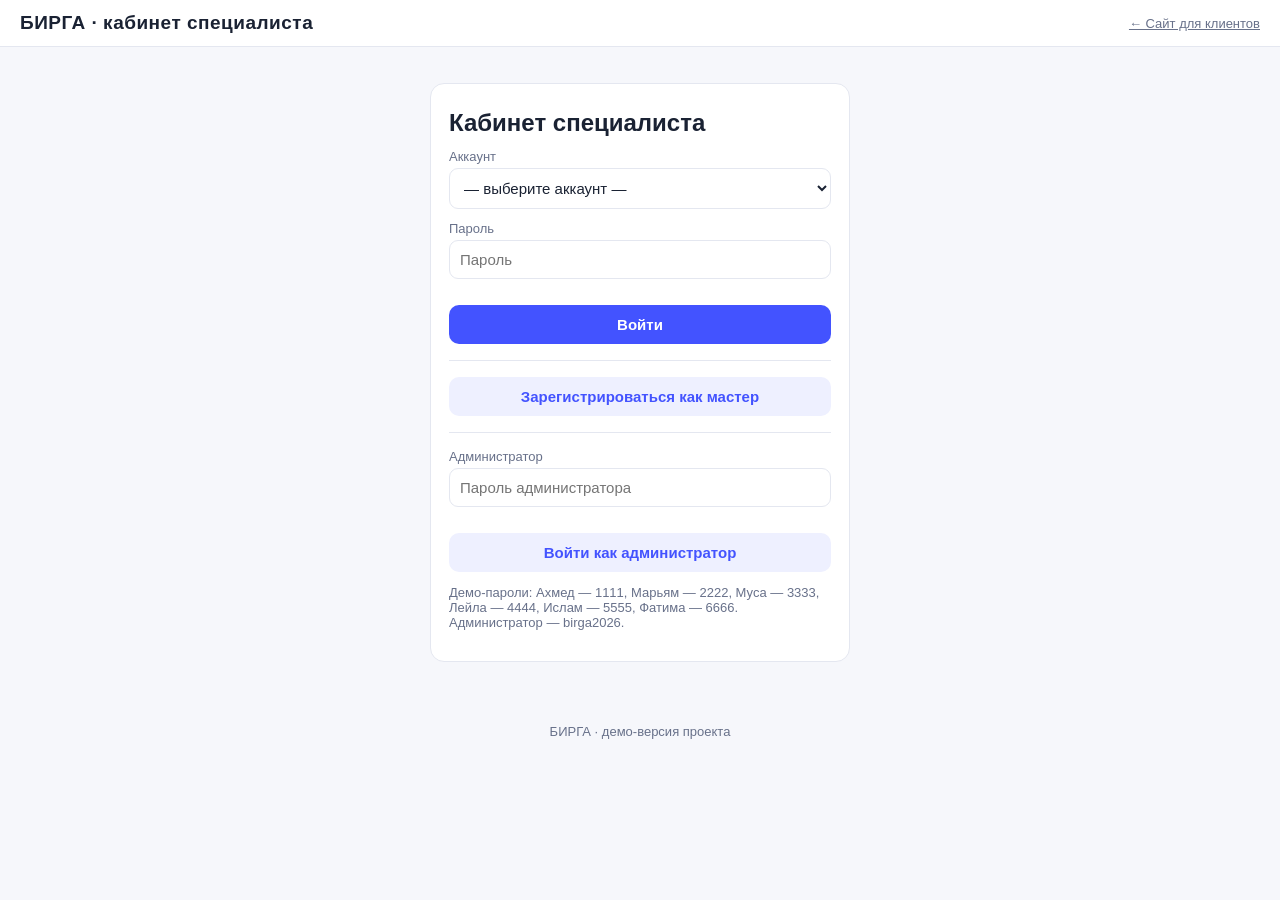
==== specialist.html @ b62072a8 "Add files via upload" ====
<!DOCTYPE html>
<html lang="ru">
<head>
<meta charset="utf-8">
<meta name="viewport" content="width=device-width,initial-scale=1">
<title>БИРГА — кабинет специалиста</title>
<style>
*{box-sizing:border-box}
:root{--bg:#f6f7fb;--card:#fff;--text:#1a2233;--muted:#68718a;--line:#e4e7f0;--acc:#4353ff;--acc2:#eef0ff;--ok:#1a9c5b;--bad:#d13c3c}
[data-theme=dark]{--bg:#12141a;--card:#1b1f2a;--text:#e8eaf2;--muted:#9aa3bd;--line:#2a2f3d;--acc2:#262b3d}
[hidden]{display:none!important}
body{margin:0;font-family:-apple-system,'Segoe UI',Roboto,Arial,sans-serif;background:var(--bg);color:var(--text)}
header{position:sticky;top:0;background:var(--card);border-bottom:1px solid var(--line);display:flex;align-items:center;justify-content:space-between;padding:12px 20px;z-index:5}
.logo{font-weight:800;font-size:19px;letter-spacing:.5px}
a.muted{color:var(--muted)}
.container{max-width:900px;margin:0 auto;padding:0 16px}
h1,h2,h3{margin:.3em 0}
.card{background:var(--card);border:1px solid var(--line);border-radius:14px;padding:18px}
.btn{background:var(--acc);color:#fff;border:0;border-radius:10px;padding:11px 18px;font-size:15px;font-weight:600;cursor:pointer}
.btn.ghost{background:var(--acc2);color:var(--acc)}
.btn.sm{padding:7px 12px;font-size:13px}
.btn:active{opacity:.8}
label{display:block;font-size:13px;color:var(--muted);margin:12px 0 4px}
input,select,textarea{width:100%;padding:10px;border:1px solid var(--line);border-radius:9px;background:var(--card);color:var(--text);font-size:15px}
.err{color:var(--bad);font-size:13px;min-height:18px;margin-top:8px}
.ok{color:var(--ok);font-size:13px;min-height:16px}
.muted{color:var(--muted);font-size:13px}
.row{display:flex;gap:10px;flex-wrap:wrap;align-items:center}
.tabs{display:flex;gap:8px;margin:14px 0}
.tab{border:1px solid var(--line);background:var(--card);color:var(--text);border-radius:10px;padding:9px 16px;cursor:pointer;font-size:14px;font-weight:600}
.tab.on{background:var(--acc);border-color:var(--acc);color:#fff}
.dot{display:inline-block;min-width:18px;text-align:center;background:#d13c3c;color:#fff;border-radius:10px;font-size:11px;padding:1px 5px;margin-left:4px}
.badge{font-size:12px;padding:3px 10px;border-radius:20px;font-weight:600;white-space:nowrap}
.st-new{background:#eef0ff;color:#4353ff}
.st-confirmed{background:#e6f6ee;color:#1a9c5b}
.st-done{background:#f0f1f5;color:#68718a}
.st-canceled{background:#fdecec;color:#d13c3c}
[data-theme=dark] .st-done{background:#2a2f3d;color:#9aa3bd}
hr{border:0;border-top:1px solid var(--line);margin:16px 0}
footer{padding:26px;text-align:center;color:var(--muted);font-size:13px}
</style>
</head>
<body>
<header>
  <div class="logo">БИРГА · кабинет специалиста</div>
  <a class="muted" href="index.html">&#8592; Сайт для клиентов</a>
</header>

<main class="container">

<!-- ЭКРАН ВХОДА -->
<div id="loginView">
  <div class="card" style="max-width:420px;margin:36px auto">
    <h2>Кабинет специалиста</h2>

    <label>Аккаунт</label>
    <select id="acc">
      <option value="">— выберите аккаунт —</option>
      <option value="m1">Ахмед Евлоев</option>
      <option value="m2">Марьям Магомедова</option>
      <option value="m3">Муса Цечоев</option>
      <option value="m4">Лейла Берсанова</option>
      <option value="m5">Ислам Хашагульгов</option>
      <option value="m6">Фатима Гарданова</option>
    </select>

    <label>Пароль</label>
    <input type="password" id="pass" placeholder="Пароль" autocomplete="off">
    <div class="err" id="lerr"></div>
    <button class="btn" id="loginBtn" style="width:100%">Войти</button>

    <hr>
    <button class="btn ghost" id="regShow" style="width:100%">Зарегистрироваться как мастер</button>

    <hr>
    <label>Администратор</label>
    <input type="password" id="apass" placeholder="Пароль администратора" autocomplete="off">
    <div class="err" id="aerr"></div>
    <button class="btn ghost" id="alogin" style="width:100%">Войти как администратор</button>

    <p class="muted">Демо-пароли: Ахмед — 1111, Марьям — 2222, Муса — 3333, Лейла — 4444, Ислам — 5555, Фатима — 6666. Администратор — birga2026.</p>
  </div>
</div>

<!-- РЕГИСТРАЦИЯ -->
<div id="regView" hidden>
  <div class="card" style="max-width:520px;margin:30px auto">
    <h2>Регистрация мастера</h2>
    <label>Имя</label><input id="rname" placeholder="Имя">
    <label>Фамилия</label><input id="rsurname" placeholder="Фамилия">
    <label>Телефон</label><input id="rphone" inputmode="numeric" placeholder="10–11 цифр">
    <label>Категория</label><select id="rcat"></select>
    <label>Город</label><input id="rcity" placeholder="Назрань">
    <label>Услуга (название)</label><input id="rsrv" placeholder="Например: Маникюр">
    <div class="row">
      <div style="flex:1"><label>Цена от, &#8381;</label><input id="rp1" type="number" placeholder="600"></div>
      <div style="flex:1"><label>Цена до, &#8381;</label><input id="rp2" type="number" placeholder="1000"></div>
    </div>
    <label>Придумайте пароль (от 4 символов)</label>
    <input type="password" id="rpass" autocomplete="off">
    <div class="err" id="rerr"></div>
    <div class="ok" id="rok"></div>
    <div class="row" style="margin-top:10px">
      <button class="btn" id="regSend">Отправить заявку</button>
      <button class="btn ghost" id="regBack">Назад ко входу</button>
    </div>
    <p class="muted">Заявку рассмотрит администратор — после одобрения ваш аккаунт появится в списке входа и в каталоге для клиентов.</p>
  </div>
</div>

<!-- КАБИНЕТ -->
<div id="cabView" hidden>
  <div class="row" style="justify-content:space-between;margin:22px 0 4px">
    <h2 id="cabTitle">Кабинет</h2>
    <button class="btn ghost sm" id="logout">Выйти</button>
  </div>
  <div class="tabs">
    <button class="tab on" data-tab="bookings" id="tabB">Записи</button>
    <button class="tab" data-tab="services">Услуги</button>
    <button class="tab" data-tab="profile">Профиль</button>
  </div>
  <div id="tabBody"></div>
</div>

<!-- АДМИН -->
<div id="admView" hidden>
  <div class="row" style="justify-content:space-between;margin:22px 0 4px">
    <h2>Админ-панель</h2>
    <button class="btn ghost sm" id="admOut">Выйти</button>
  </div>
  <div class="tabs">
    <button class="tab on" data-atab="req" id="atR">Заявки</button>
    <button class="tab" data-atab="book">Все записи</button>
  </div>
  <div id="admBody"></div>
  <hr>
  <button class="btn ghost sm" id="resetDemo">Сбросить демо-данные</button>
  <p class="muted">Сброс удалит записи, отзывы и заявки и вернёт 6 демо-мастеров.</p>
</div>

</main>
<footer>БИРГА · демо-версия проекта</footer>

<script>
// ===== данные =====
var CATS=['Барберы','Ногти','Массаж','Косметология','Брови и ресницы','Тату'];
var DR=['Вс','Пн','Вт','Ср','Чт','Пт','Сб'];
var MR=['янв','фев','мар','апр','мая','июн','июл','авг','сен','окт','ноя','дек'];
var DEFAULTS=[
 {id:'m1',name:'Ахмед',surname:'Евлоев',phone:'79600000001',pass:'1111',cat:'Барберы',city:'Назрань',days:[1,2,3,4,5],approved:true,services:[{name:'Стрижка',p1:800,p2:1200},{name:'Борода',p1:400,p2:600}]},
 {id:'m2',name:'Марьям',surname:'Магомедова',phone:'79600000002',pass:'2222',cat:'Ногти',city:'Магас',days:[2,3,4,5,6],approved:true,services:[{name:'Маникюр',p1:600,p2:1000},{name:'Педикюр',p1:900,p2:1400}]},
 {id:'m3',name:'Муса',surname:'Цечоев',phone:'79600000003',pass:'3333',cat:'Массаж',city:'Назрань',days:[1,2,3,4,6],approved:true,services:[{name:'Массаж спины',p1:1500,p2:2000},{name:'Общий массаж',p1:2500,p2:3500}]},
 {id:'m4',name:'Лейла',surname:'Берсанова',phone:'79600000004',pass:'4444',cat:'Косметология',city:'Карабулак',days:[1,3,5],approved:true,services:[{name:'Чистка лица',p1:1200,p2:1800}]},
 {id:'m5',name:'Ислам',surname:'Хашагульгов',phone:'79600000005',pass:'5555',cat:'Тату',city:'Назрань',days:[4,5,6,0],approved:true,services:[{name:'Мини-тату',p1:2000,p2:4000}]},
 {id:'m6',name:'Фатима',surname:'Гарданова',phone:'79600000006',pass:'6666',cat:'Брови и ресницы',city:'Магас',days:[1,2,4,5],approved:true,services:[{name:'Ламинирование ресниц',p1:1500,p2:2200},{name:'Коррекция бровей',p1:700,p2:1100}]}
];
function LS(k,d){try{var v=localStorage.getItem(k);return v===null?d:JSON.parse(v)}catch(e){return d}}
function SV(k,v){localStorage.setItem(k,JSON.stringify(v))}
function seed(){if(!LS('birga_masters',null))SV('birga_masters',DEFAULTS.slice())}
function masters(){seed();return LS('birga_masters',[])}
function saveM(m){SV('birga_masters',m)}
function bookings(){return LS('birga_bookings',[])}
function saveB(b){SV('birga_bookings',b)}
function pending(){return LS('birga_pending',[])}
function saveP(p){SV('birga_pending',p)}
function reviews(){return LS('birga_reviews',[])}
function pad(n){return (n<10?'0':'')+n}
function fmt(iso){var d=new Date(iso+'T00:00:00');return DR[d.getDay()]+', '+d.getDate()+' '+MR[d.getMonth()]}
function esc(s){return String(s).replace(/&/g,'&amp;').replace(/</g,'&lt;').replace(/"/g,'&quot;')}
function $(id){return document.getElementById(id)}

// ===== вход =====
var cur=null;

function fillAcc(){
  var acc=$('acc');
  var have={};for(var i=0;i<acc.options.length;i++)have[acc.options[i].value]=1;
  masters().forEach(function(m){
    if(!have[m.id]){
      var o=document.createElement('option');
      o.value=m.id;o.textContent=m.name+' '+m.surname;
      acc.appendChild(o);
    }
  });
}

$('loginBtn').onclick=function(){
  $('lerr').textContent='';
  var id=$('acc').value;
  var m=masters().find(function(x){return x.id===id});
  if(!m){$('lerr').textContent='Выберите аккаунт из списка';return}
  if($('pass').value!==m.pass){$('lerr').textContent='Неверный пароль';return}
  cur=m;showCab();
};
$('apass').onkeydown=function(e){if(e.key==='Enter')$('alogin').click()};
$('pass').onkeydown=function(e){if(e.key==='Enter')$('loginBtn').click()};
$('alogin').onclick=function(){
  if($('apass').value==='birga2026'){$('aerr').textContent='';showAdmin()}
  else $('aerr').textContent='Неверный пароль администратора';
};
$('regShow').onclick=function(){$('loginView').hidden=true;$('regView').hidden=false;$('lerr').textContent=''};
$('regBack').onclick=function(){$('regView').hidden=true;$('loginView').hidden=false;$('rok').textContent=''};

// ===== регистрация =====
CATS.forEach(function(c){var o=document.createElement('option');o.value=c;o.textContent=c;$('rcat').appendChild(o)});
$('regSend').onclick=function(){
  var n=$('rname').value.trim(),s=$('rsurname').value.trim(),ph=$('rphone').value.replace(/\D/g,'');
  var srv=$('rsrv').value.trim(),p1=parseInt($('rp1').value)||0,p2=parseInt($('rp2').value)||0,pw=$('rpass').value;
  var e=[];
  if(n.length<2)e.push('укажите имя');
  if(s.length<2)e.push('укажите фамилию');
  if(!/^\d{10,11}$/.test(ph))e.push('телефон — 10–11 цифр');
  if(!srv)e.push('напишите услугу');
  if(p1<=0||p2<p1)e.push('цены: от больше 0, до — не меньше «от»');
  if(pw.length<4)e.push('пароль от 4 символов');
  $('rerr').textContent=e.join(', ');
  if(e.length)return;
  var p=pending();
  p.push({id:'r'+Date.now(),name:n,surname:s,phone:ph,pass:pw,cat:$('rcat').value,city:$('rcity').value.trim()||'Назрань',days:[1,2,3,4,5],services:[{name:srv,p1:p1,p2:p2}]});
  saveP(p);
  $('rerr').textContent='';
  $('rok').textContent='Заявка отправлена! Ждите одобрения администратора, затем войдите под своим аккаунтом в списке выше.';
  ['rname','rsurname','rphone','rsrv','rp1','rp2','rpass'].forEach(function(i){$(i).value=''});
};

// ===== кабинет =====
function showCab(){
  $('loginView').hidden=true;$('regView').hidden=true;$('admView').hidden=true;$('cabView').hidden=false;
  $('cabTitle').textContent=cur.name+' '+cur.surname+' · '+cur.cat;
  document.querySelectorAll('[data-tab]').forEach(function(b){
    b.onclick=function(){
      document.querySelectorAll('[data-tab]').forEach(function(x){x.classList.remove('on')});
      b.classList.add('on');renderTab(b.dataset.tab);
    };
  });
  renderTab('bookings');
}
$('logout').onclick=function(){cur=null;$('cabView').hidden=true;$('loginView').hidden=false;$('pass').value='';$('apass').value=''};

var ST={new:'новая',confirmed:'подтверждена',done:'завершена',canceled:'отменена'};

function updateBadge(){
  var n=bookings().filter(function(b){return b.masterId===cur.id&&b.status==='new'&&!b.seen}).length;
  $('tabB').innerHTML='Записи'+(n?' <span class="dot">'+n+'</span>':'');
}
function markSeen(){
  var bs=bookings(),ch=false;
  bs.forEach(function(b){if(b.masterId===cur.id&&b.status==='new'&&!b.seen){b.seen=true;ch=true}});
  if(ch)saveB(bs);
}

function renderTab(t){
  updateBadge();
  if(t==='bookings'){markSeen();updateBadge();renderBookings()}
  if(t==='services')renderServices();
  if(t==='profile')renderProfile();
}

function renderBookings(){
  var el=$('tabBody');
  var list=bookings().filter(function(b){return b.masterId===cur.id})
    .sort(function(a,b){return (a.date+a.time)<(b.date+b.time)?-1:1});
  if(!list.length){el.innerHTML='<div class="card"><p class="muted">Записей пока нет. Клиенты записываются через сайт: <a href="index.html">index.html</a></p></div>';return}
  el.innerHTML=list.map(function(b){
    return '<div class="card" style="margin-top:10px">'+
      '<div class="row" style="justify-content:space-between"><b>'+esc(b.name)+' '+esc(b.surname)+'</b><span class="badge st-'+b.status+'">'+ST[b.status]+'</span></div>'+
      '<div class="muted">'+esc(b.service)+' · '+fmt(b.date)+' в '+b.time+' · тел. '+b.phone+(b.pay==='online'?' · <b style="color:var(--acc)">оплачено онлайн (демо)</b>':'')+'</div>'+
      '<div class="row" style="margin-top:8px">'+
        (b.status==='new'?'<button class="btn sm" data-ok="'+b.id+'">Подтвердить</button>':'')+
        (b.status==='confirmed'?'<button class="btn sm" data-done="'+b.id+'">Завершить</button><button class="btn ghost sm" data-no="'+b.id+'">Отменить</button>':'')+
      '</div></div>';
  }).join('');
  el.onclick=function(e){
    var t=e.target;if(!t.dataset)return;
    var bs=bookings(),b=null;
    if(t.dataset.ok||t.dataset.done||t.dataset.no){
      var id=t.dataset.ok||t.dataset.done||t.dataset.no;
      b=bs.find(function(x){return x.id===id});
      if(!b)return;
      if(t.dataset.ok)b.status='confirmed';
      if(t.dataset.done)b.status='done';
      if(t.dataset.no)b.status='canceled';
      saveB(bs);renderBookings();
    }
  };
}

var nSrv=0;
function renderServices(){
  var el=$('tabBody');
  var html='<p class="muted">Услуги видны клиентам в каталоге. Цену указывайте «от» и «до».</p>';
  cur.services.forEach(function(s,i){
    html+='<div class="card" style="margin-top:10px"><div class="row">'+
      '<input id="sn'+i+'" value="'+esc(s.name)+'" style="flex:2;min-width:150px" placeholder="Название услуги">'+
      '<input id="sp1'+i+'" value="'+(s.p1||'')+'" type="number" style="max-width:110px" placeholder="от, ₽">'+
      '<input id="sp2'+i+'" value="'+(s.p2||'')+'" type="number" style="max-width:110px" placeholder="до, ₽">'+
      '<button class="btn ghost sm" data-del="'+i+'">✕</button></div></div>';
  });
  html+='<div class="row" style="margin-top:12px"><button class="btn ghost sm" id="addSrv">+ Добавить услугу</button><button class="btn sm" id="saveSrv">Сохранить услуги</button></div><div class="err" id="serr"></div>';
  el.innerHTML=html;nSrv=cur.services.length;
  $('addSrv').onclick=function(){cur.services.push({name:'',p1:'',p2:''});saveM(masters());renderServices()};
  $('saveSrv').onclick=function(){
    var out=[],e='';
    for(var i=0;i<nSrv;i++){
      var nm=$('sn'+i).value.trim(),a=parseInt($('sp1'+i).value)||0,b2=parseInt($('sp2'+i).value)||0;
      if(nm){if(a<=0||b2<a){e='У «'+nm+'»: цена «от» больше 0 и «до» не меньше «от»';break}out.push({name:nm,p1:a,p2:b2})}
    }
    if(e){$('serr').textContent=e;return}
    if(!out.length){$('serr').textContent='Нужна хотя бы одна услуга';return}
    cur.services=out;saveM(masters());renderServices();$('serr').style.color='var(--ok)';$('serr').textContent='Сохранено ✓';
  };
  el.onclick=function(e){
    if(e.target.dataset.del!==undefined){
      cur.services.splice(parseInt(e.target.dataset.del),1);saveM(masters());renderServices();
    }
  };
}

function renderProfile(){
  var el=$('tabBody');
  var daysHtml=[1,2,3,4,5,6,0].map(function(d){
    return '<label style="display:inline-block;margin:4px 10px 4px 0;font-size:14px;color:var(--text)"><input type="checkbox" class="dchk" value="'+d+'" style="width:auto;margin-right:5px" '+(cur.days.includes(d)?'checked':'')+'>'+DR[d]+'</label>';
  }).join('');
  el.innerHTML='<div class="card" style="max-width:560px">'+
    '<label>Имя</label><input id="pname" value="'+esc(cur.name)+'">'+
    '<label>Фамилия</label><input id="psurname" value="'+esc(cur.surname)+'">'+
    '<label>Город</label><input id="pcity" value="'+esc(cur.city)+'">'+
    '<label>Категория</label><select id="pcat">'+CATS.map(function(c){return '<option '+(c===cur.cat?'selected':'')+'>'+c+'</option>'}).join('')+'</select>'+
    '<label>Рабочие дни (в эти дни клиенты видят слоты)</label><div>'+daysHtml+'</div>'+
    '<div class="muted" style="margin-top:10px">Телефон: '+cur.phone+' (меняется через админа)</div>'+
    '<hr><label>Смена пароля: старый</label><input type="password" id="pold" autocomplete="off">'+
    '<label>Новый (от 4 символов, можно оставить пустым)</label><input type="password" id="pnew" autocomplete="off">'+
    '<div class="err" id="perr"></div><div class="ok" id="pok"></div>'+
    '<button class="btn" id="saveProf">Сохранить профиль</button></div>';
  $('saveProf').onclick=function(){
    var n=$('pname').value.trim(),s=$('psurname').value.trim(),c=$('pcity').value.trim(),cat=$('pcat').value;
    var days=[].slice.call(document.querySelectorAll('.dchk')).filter(function(x){return x.checked}).map(function(x){return parseInt(x.value)});
    var e=[];
    if(n.length<2)e.push('имя от 2 символов');
    if(s.length<2)e.push('фамилия от 2 символов');
    if(!c)e.push('укажите город');
    if(!days.length)e.push('выберите хотя бы один рабочий день');
    var np=$('pnew').value;
    if(np){
      if($('pold').value!==cur.pass)e.push('старый пароль неверен');
      if(np.length<4)e.push('новый пароль от 4 символов');
    }
    $('perr').textContent=e.join(', ');$('pok').textContent='';
    if(e.length)return;
    cur.name=n;cur.surname=s;cur.city=c;cur.cat=cat;cur.days=days;
    if(np)cur.pass=np;
    var ms=masters();var i=ms.findIndex(function(x){return x.id===cur.id});if(i>=0)ms[i]=cur;
    saveM(ms);
    $('cabTitle').textContent=cur.name+' '+cur.surname+' · '+cur.cat;
    $('pok').textContent='Профиль сохранён ✓';
  };
}

// ===== админ =====
function showAdmin(){
  $('loginView').hidden=true;$('regView').hidden=true;$('cabView').hidden=true;$('admView').hidden=false;
  document.querySelectorAll('[data-atab]').forEach(function(b){
    b.onclick=function(){
      document.querySelectorAll('[data-atab]').forEach(function(x){x.classList.remove('on')});
      b.classList.add('on');renderAdm(b.dataset.atab);
    };
  });
  renderAdm('req');
}
$('admOut').onclick=function(){$('admView').hidden=true;$('loginView').hidden=false;$('apass').value=''};

function renderAdm(t){
  var el=$('admBody');
  if(t==='req'){
    var p=pending();
    if(!p.length){el.innerHTML='<div class="card"><p class="muted">Новых заявок на регистрацию нет.</p></div>';return}
    el.innerHTML=p.map(function(r){
      return '<div class="card" style="margin-top:10px"><div class="row" style="justify-content:space-between"><b>'+esc(r.name)+' '+esc(r.surname)+'</b><span class="badge st-new">заявка</span></div>'+
        '<div class="muted">'+esc(r.cat)+' · '+esc(r.city)+' · тел. '+r.phone+' · услуга: '+esc(r.services[0].name)+' от '+r.services[0].p1+' до '+r.services[0].p2+' &#8381;</div>'+
        '<div class="row" style="margin-top:8px"><button class="btn sm" data-ap="'+r.id+'">Одобрить</button><button class="btn ghost sm" data-rj="'+r.id+'">Отклонить</button></div></div>';
    }).join('');
    el.onclick=function(e){
      var id=e.target.dataset.ap||e.target.dataset.rj;if(!id)return;
      var rest=p.filter(function(x){return x.id!==id});
      if(e.target.dataset.ap){
        var r=p.find(function(x){return x.id===id});
        var ms=masters();ms.push({id:'m'+Date.now(),name:r.name,surname:r.surname,phone:r.phone,pass:r.pass,cat:r.cat,city:r.city,days:r.days,approved:true,reg:true,services:r.services});
        saveM(ms);fillAcc();
      }
      saveP(rest);renderAdm('req');
    };
  }else{
    var bs=bookings();
    if(!bs.length){el.innerHTML='<div class="card"><p class="muted">Записей пока нет.</p></div>';return}
    el.innerHTML=bs.slice().sort(function(a,b){return b.created>a.created?1:-1}).map(function(b){
      var m=masters().find(function(x){return x.id===b.masterId});
      return '<div class="card" style="margin-top:10px"><div class="row" style="justify-content:space-between"><b>'+esc(b.name)+' '+esc(b.surname)+' &#8594; '+(m?esc(m.name)+' '+esc(m.surname):'—')+'</b><span class="badge st-'+b.status+'">'+ST[b.status]+'</span></div>'+
        '<div class="muted">'+esc(b.service)+' · '+fmt(b.date)+' в '+b.time+' · тел. '+b.phone+(b.pay==='online'?' · оплачено онлайн (демо)':'')+'</div></div>';
    }).join('');
  }
}

$('resetDemo').onclick=function(){
  ['birga_masters','birga_bookings','birga_reviews','birga_pending'].forEach(function(k){localStorage.removeItem(k)});
  location.reload();
};

// старт
seed();fillAcc();
</script>
</body>
</html>
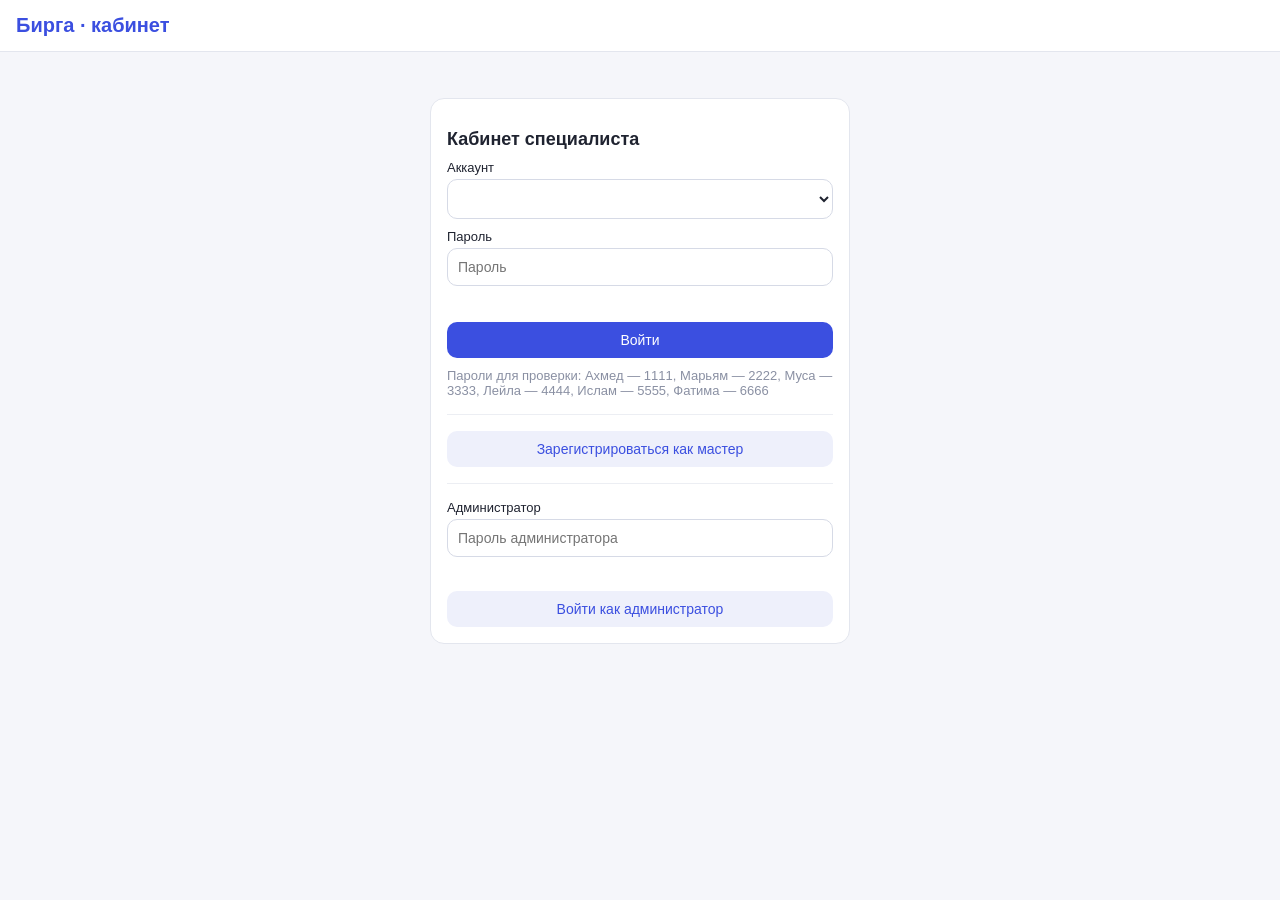
==== commit 2ee95520: "Add files via upload" ====
--- a/specialist.html
+++ b/specialist.html
@@ -1,412 +1,564 @@
 <!DOCTYPE html>
-<html lang="ru">
-<head>
-<meta charset="utf-8">
-<meta name="viewport" content="width=device-width,initial-scale=1">
-<title>БИРГА — кабинет специалиста</title>
+<html lang="ru"><head><meta charset="utf-8">
+<meta name="viewport" content="width=device-width, initial-scale=1">
+<title>Бирга — кабинет специалиста</title>
 <style>
-*{box-sizing:border-box}
-:root{--bg:#f6f7fb;--card:#fff;--text:#1a2233;--muted:#68718a;--line:#e4e7f0;--acc:#4353ff;--acc2:#eef0ff;--ok:#1a9c5b;--bad:#d13c3c}
-[data-theme=dark]{--bg:#12141a;--card:#1b1f2a;--text:#e8eaf2;--muted:#9aa3bd;--line:#2a2f3d;--acc2:#262b3d}
-[hidden]{display:none!important}
-body{margin:0;font-family:-apple-system,'Segoe UI',Roboto,Arial,sans-serif;background:var(--bg);color:var(--text)}
-header{position:sticky;top:0;background:var(--card);border-bottom:1px solid var(--line);display:flex;align-items:center;justify-content:space-between;padding:12px 20px;z-index:5}
-.logo{font-weight:800;font-size:19px;letter-spacing:.5px}
-a.muted{color:var(--muted)}
-.container{max-width:900px;margin:0 auto;padding:0 16px}
-h1,h2,h3{margin:.3em 0}
-.card{background:var(--card);border:1px solid var(--line);border-radius:14px;padding:18px}
-.btn{background:var(--acc);color:#fff;border:0;border-radius:10px;padding:11px 18px;font-size:15px;font-weight:600;cursor:pointer}
-.btn.ghost{background:var(--acc2);color:var(--acc)}
-.btn.sm{padding:7px 12px;font-size:13px}
-.btn:active{opacity:.8}
-label{display:block;font-size:13px;color:var(--muted);margin:12px 0 4px}
-input,select,textarea{width:100%;padding:10px;border:1px solid var(--line);border-radius:9px;background:var(--card);color:var(--text);font-size:15px}
-.err{color:var(--bad);font-size:13px;min-height:18px;margin-top:8px}
-.ok{color:var(--ok);font-size:13px;min-height:16px}
-.muted{color:var(--muted);font-size:13px}
-.row{display:flex;gap:10px;flex-wrap:wrap;align-items:center}
-.tabs{display:flex;gap:8px;margin:14px 0}
-.tab{border:1px solid var(--line);background:var(--card);color:var(--text);border-radius:10px;padding:9px 16px;cursor:pointer;font-size:14px;font-weight:600}
-.tab.on{background:var(--acc);border-color:var(--acc);color:#fff}
-.dot{display:inline-block;min-width:18px;text-align:center;background:#d13c3c;color:#fff;border-radius:10px;font-size:11px;padding:1px 5px;margin-left:4px}
-.badge{font-size:12px;padding:3px 10px;border-radius:20px;font-weight:600;white-space:nowrap}
-.st-new{background:#eef0ff;color:#4353ff}
-.st-confirmed{background:#e6f6ee;color:#1a9c5b}
-.st-done{background:#f0f1f5;color:#68718a}
-.st-canceled{background:#fdecec;color:#d13c3c}
-[data-theme=dark] .st-done{background:#2a2f3d;color:#9aa3bd}
-hr{border:0;border-top:1px solid var(--line);margin:16px 0}
-footer{padding:26px;text-align:center;color:var(--muted);font-size:13px}
-</style>
-</head>
+*{box-sizing:border-box;margin:0;padding:0}
+body{font-family:Arial,Helvetica,sans-serif;background:#f5f6fa;color:#1f2330}
+body.dark{background:#12141c;color:#e8eaf2}
+.wrap{max-width:900px;margin:0 auto;padding:16px}
+header{display:flex;align-items:center;justify-content:space-between;padding:14px 16px;background:#fff;border-bottom:1px solid #e3e6ee}
+body.dark header{background:#1b1e2a;border-color:#2a2e3e}
+.logo{font-weight:bold;font-size:20px;color:#3b4fe0}
+.btn{background:#3b4fe0;color:#fff;border:none;border-radius:10px;padding:10px 16px;font-size:14px;cursor:pointer}
+.btn.sec{background:#eef0fb;color:#3b4fe0}
+body.dark .btn.sec{background:#262a3c;color:#aab4ff}
+.btn.sm{padding:6px 10px;font-size:13px;border-radius:8px}
+.btn.red{background:#e8552f}
+.btn.green{background:#1a7f37}
+.card{background:#fff;border:1px solid #e3e6ee;border-radius:14px;padding:16px;margin:12px 0}
+body.dark .card{background:#1b1e2a;border-color:#2a2e3e}
+input,select,textarea{padding:10px;border:1px solid #d6dae6;border-radius:10px;font-size:14px;background:#fff;color:inherit;width:100%}
+body.dark input,body.dark select{background:#20242f;border-color:#3a3f52}
+label{display:block;font-size:13px;margin:10px 0 4px}
+.tabs{display:flex;gap:8px;flex-wrap:wrap;margin:12px 0}
+.tab{padding:8px 14px;border-radius:10px;cursor:pointer;background:#eef0fb;color:#3b4fe0;font-size:14px;position:relative}
+body.dark .tab{background:#262a3c;color:#aab4ff}
+.tab.on{background:#3b4fe0;color:#fff}
+.dot{position:absolute;top:-6px;right:-6px;background:#e8552f;color:#fff;border-radius:10px;padding:1px 7px;font-size:12px}
+table{width:100%;border-collapse:collapse;font-size:14px}
+th,td{padding:8px;border-bottom:1px solid #eceef3;text-align:left}
+body.dark th,body.dark td{border-color:#2a2e3e}
+.muted{color:#8a90a3;font-size:13px}
+body.dark .muted{color:#9aa0b5}
+.err{color:#d33;font-size:13px;margin-top:8px;min-height:18px}
+.ok{color:#1a7f37}
+.stars{color:#f5a623}
+.chips{display:flex;gap:6px;flex-wrap:wrap}
+.chip{padding:5px 12px;border:1px solid #d6dae6;border-radius:20px;cursor:pointer;font-size:13px}
+.chip.on{background:#3b4fe0;color:#fff;border-color:#3b4fe0}
+body.dark .chip{border-color:#3a3f52}
+.srow{display:flex;gap:8px;margin-bottom:8px;flex-wrap:wrap;align-items:center}
+.srow input{flex:1;min-width:120px}
+.badge{display:inline-block;padding:2px 8px;border-radius:10px;font-size:12px;background:#eef0fb;color:#3b4fe0}
+body.dark .badge{background:#262a3c;color:#aab4ff}
+h2{margin:14px 0 8px;font-size:18px}
+</style></head>
 <body>
-<header>
-  <div class="logo">БИРГА · кабинет специалиста</div>
-  <a class="muted" href="index.html">&#8592; Сайт для клиентов</a>
-</header>
-
-<main class="container">
-
-<!-- ЭКРАН ВХОДА -->
-<div id="loginView">
-  <div class="card" style="max-width:420px;margin:36px auto">
-    <h2>Кабинет специалиста</h2>
-
-    <label>Аккаунт</label>
-    <select id="acc">
-      <option value="">— выберите аккаунт —</option>
-      <option value="m1">Ахмед Евлоев</option>
-      <option value="m2">Марьям Магомедова</option>
-      <option value="m3">Муса Цечоев</option>
-      <option value="m4">Лейла Берсанова</option>
-      <option value="m5">Ислам Хашагульгов</option>
-      <option value="m6">Фатима Гарданова</option>
-    </select>
-
-    <label>Пароль</label>
-    <input type="password" id="pass" placeholder="Пароль" autocomplete="off">
-    <div class="err" id="lerr"></div>
-    <button class="btn" id="loginBtn" style="width:100%">Войти</button>
-
-    <hr>
-    <button class="btn ghost" id="regShow" style="width:100%">Зарегистрироваться как мастер</button>
-
-    <hr>
-    <label>Администратор</label>
-    <input type="password" id="apass" placeholder="Пароль администратора" autocomplete="off">
-    <div class="err" id="aerr"></div>
-    <button class="btn ghost" id="alogin" style="width:100%">Войти как администратор</button>
-
-    <p class="muted">Демо-пароли: Ахмед — 1111, Марьям — 2222, Муса — 3333, Лейла — 4444, Ислам — 5555, Фатима — 6666. Администратор — birga2026.</p>
-  </div>
-</div>
-
-<!-- РЕГИСТРАЦИЯ -->
-<div id="regView" hidden>
-  <div class="card" style="max-width:520px;margin:30px auto">
-    <h2>Регистрация мастера</h2>
-    <label>Имя</label><input id="rname" placeholder="Имя">
-    <label>Фамилия</label><input id="rsurname" placeholder="Фамилия">
-    <label>Телефон</label><input id="rphone" inputmode="numeric" placeholder="10–11 цифр">
-    <label>Категория</label><select id="rcat"></select>
-    <label>Город</label><input id="rcity" placeholder="Назрань">
-    <label>Услуга (название)</label><input id="rsrv" placeholder="Например: Маникюр">
-    <div class="row">
-      <div style="flex:1"><label>Цена от, &#8381;</label><input id="rp1" type="number" placeholder="600"></div>
-      <div style="flex:1"><label>Цена до, &#8381;</label><input id="rp2" type="number" placeholder="1000"></div>
-    </div>
-    <label>Придумайте пароль (от 4 символов)</label>
-    <input type="password" id="rpass" autocomplete="off">
-    <div class="err" id="rerr"></div>
-    <div class="ok" id="rok"></div>
-    <div class="row" style="margin-top:10px">
-      <button class="btn" id="regSend">Отправить заявку</button>
-      <button class="btn ghost" id="regBack">Назад ко входу</button>
-    </div>
-    <p class="muted">Заявку рассмотрит администратор — после одобрения ваш аккаунт появится в списке входа и в каталоге для клиентов.</p>
-  </div>
-</div>
-
-<!-- КАБИНЕТ -->
-<div id="cabView" hidden>
-  <div class="row" style="justify-content:space-between;margin:22px 0 4px">
-    <h2 id="cabTitle">Кабинет</h2>
-    <button class="btn ghost sm" id="logout">Выйти</button>
-  </div>
-  <div class="tabs">
-    <button class="tab on" data-tab="bookings" id="tabB">Записи</button>
-    <button class="tab" data-tab="services">Услуги</button>
-    <button class="tab" data-tab="profile">Профиль</button>
-  </div>
-  <div id="tabBody"></div>
-</div>
-
-<!-- АДМИН -->
-<div id="admView" hidden>
-  <div class="row" style="justify-content:space-between;margin:22px 0 4px">
-    <h2>Админ-панель</h2>
-    <button class="btn ghost sm" id="admOut">Выйти</button>
-  </div>
-  <div class="tabs">
-    <button class="tab on" data-atab="req" id="atR">Заявки</button>
-    <button class="tab" data-atab="book">Все записи</button>
-  </div>
-  <div id="admBody"></div>
-  <hr>
-  <button class="btn ghost sm" id="resetDemo">Сбросить демо-данные</button>
-  <p class="muted">Сброс удалит записи, отзывы и заявки и вернёт 6 демо-мастеров.</p>
-</div>
-
-</main>
-<footer>БИРГА · демо-версия проекта</footer>
+<header><div class="logo">Бирга · кабинет</div><div class="muted" id="who"></div></header>
+<div class="wrap">
+
+<div id="login">
+<div class="card" style="max-width:420px;margin:30px auto">
+<h2>Кабинет специалиста</h2>
+<label>Аккаунт</label>
+<select id="acc"></select>
+<label>Пароль</label>
+<input id="pw" type="password" placeholder="Пароль">
+<div class="err" id="err"></div>
+<button class="btn" style="width:100%;margin-top:10px" onclick="tryLogin()">Войти</button>
+<div class="muted" style="margin-top:10px">Пароли для проверки: Ахмед — 1111, Марьям — 2222, Муса — 3333, Лейла — 4444, Ислам — 5555, Фатима — 6666</div>
+<hr style="border:none;border-top:1px solid #eceef3;margin:16px 0">
+<button class="btn sec" style="width:100%" onclick="regShow()">Зарегистрироваться как мастер</button>
+<div class="ok" id="regOk" style="display:none;margin-top:8px">✓ Заявка отправлена — ждите одобрения администратора.</div>
+<hr style="border:none;border-top:1px solid #eceef3;margin:16px 0">
+<label>Администратор</label>
+<input id="apw" type="password" placeholder="Пароль администратора">
+<div class="err" id="aerr"></div>
+<button class="btn sec" style="width:100%;margin-top:8px" onclick="adminLogin()">Войти как администратор</button>
+</div>
+</div>
+
+<div id="panel" style="display:none">
+<div class="tabs">
+<div class="tab on" id="t_book" onclick="showTab('book')">Записи <span class="dot" id="dotBook" style="display:none"></span></div>
+<div class="tab" id="t_prof" onclick="showTab('prof')">Профиль</div>
+<div class="tab" id="t_spec" onclick="showTab('spec')" style="display:none">Специалисты <span class="dot" id="dotSpec" style="display:none"></span></div>
+<div class="tab" id="t_all" onclick="showTab('all')" style="display:none">Все записи</div>
+<div class="tab" onclick="logout()">Выйти</div>
+</div>
+
+<div id="tabBook">
+<h2>Мои записи</h2>
+<div class="card" id="bkList"></div>
+</div>
+
+<div id="tabProf" style="display:none">
+<h2>Профиль</h2>
+<div class="card">
+<div id="pfStats"></div>
+<label>Имя</label><input id="pfName">
+<label>Город</label><input id="pfCity">
+<label>Категория</label><input id="pfCat">
+<label>О себе</label><input id="pfBio">
+<h2>Рабочие дни</h2>
+<div id="pfDays"></div>
+<h2>Услуги</h2>
+<div id="pfSvcs"></div>
+<button class="btn sec sm" onclick="addSvc()">+ Добавить услугу</button>
+<label>Новый пароль (необязательно)</label><input id="pfPw" type="password" placeholder="Оставьте пустым, чтобы не менять">
+<div class="ok" id="pfMsg"></div>
+<button class="btn" style="margin-top:10px" onclick="saveProfile()">Сохранить</button>
+</div>
+</div>
+
+<div id="tabSpec" style="display:none"><div id="admBox"></div></div>
+<div id="tabAll" style="display:none"><div class="card" id="admAll"></div></div>
+
+<button class="btn sec" style="margin:10px 0" onclick="resetDemo()">Сбросить демо-данные</button>
+</div>
+
+</div>
+
+<div class="modal-back" id="mReg" style="position:fixed;inset:0;background:rgba(20,22,35,.55);display:none;z-index:20;padding:16px;overflow:auto"><div class="card" style="max-width:420px;margin:30px auto">
+<button class="close" style="float:right;background:none;border:none;font-size:20px;cursor:pointer" onclick="closeModal('mReg')">✕</button>
+<h2>Регистрация мастера</h2>
+<label>Имя и фамилия</label><input id="rgName" placeholder="Иван Иванов">
+<label>Категория услуг</label><input id="rgCat" placeholder="Например: Ногти">
+<label>Город</label><input id="rgCity" placeholder="Назрань">
+<label>Телефон</label><input id="rgPhone" placeholder="Телефон (только цифры)">
+<label>Пароль (минимум 4 символа)</label><input id="rgPw" type="password">
+<label>О себе</label><input id="rgBio" placeholder="Коротко о себе">
+<div class="err" id="regErr"></div>
+<button class="btn" style="width:100%;margin-top:10px" onclick="regSubmit()">Отправить заявку</button>
+</div></div>
 
 <script>
-// ===== данные =====
-var CATS=['Барберы','Ногти','Массаж','Косметология','Брови и ресницы','Тату'];
-var DR=['Вс','Пн','Вт','Ср','Чт','Пт','Сб'];
-var MR=['янв','фев','мар','апр','мая','июн','июл','авг','сен','окт','ноя','дек'];
-var DEFAULTS=[
- {id:'m1',name:'Ахмед',surname:'Евлоев',phone:'79600000001',pass:'1111',cat:'Барберы',city:'Назрань',days:[1,2,3,4,5],approved:true,services:[{name:'Стрижка',p1:800,p2:1200},{name:'Борода',p1:400,p2:600}]},
- {id:'m2',name:'Марьям',surname:'Магомедова',phone:'79600000002',pass:'2222',cat:'Ногти',city:'Магас',days:[2,3,4,5,6],approved:true,services:[{name:'Маникюр',p1:600,p2:1000},{name:'Педикюр',p1:900,p2:1400}]},
- {id:'m3',name:'Муса',surname:'Цечоев',phone:'79600000003',pass:'3333',cat:'Массаж',city:'Назрань',days:[1,2,3,4,6],approved:true,services:[{name:'Массаж спины',p1:1500,p2:2000},{name:'Общий массаж',p1:2500,p2:3500}]},
- {id:'m4',name:'Лейла',surname:'Берсанова',phone:'79600000004',pass:'4444',cat:'Косметология',city:'Карабулак',days:[1,3,5],approved:true,services:[{name:'Чистка лица',p1:1200,p2:1800}]},
- {id:'m5',name:'Ислам',surname:'Хашагульгов',phone:'79600000005',pass:'5555',cat:'Тату',city:'Назрань',days:[4,5,6,0],approved:true,services:[{name:'Мини-тату',p1:2000,p2:4000}]},
- {id:'m6',name:'Фатима',surname:'Гарданова',phone:'79600000006',pass:'6666',cat:'Брови и ресницы',city:'Магас',days:[1,2,4,5],approved:true,services:[{name:'Ламинирование ресниц',p1:1500,p2:2200},{name:'Коррекция бровей',p1:700,p2:1100}]}
+// ===== Хранилище данных (localStorage) =====
+var DB_MASTERS = 'birga_masters_v2';
+var DB_BOOKINGS = 'birga_bookings_v2';
+var DB_REVIEWS = 'birga_reviews_v2';
+var DB_PEND = 'birga_pending_v2';
+var DB_SEEN = 'birga_seen_v2';
+
+var MASTERS_SEED = [
+ {
+  "id": "m1",
+  "name": "Ахмед Евлоев",
+  "cat": "Ногти",
+  "city": "Назрань",
+  "phone": "+7 963 123-45-67",
+  "pw": "1111",
+  "bio": "Маникюр и педикюр, аппаратная техника",
+  "services": [
+   {
+    "name": "Маникюр",
+    "from": 700,
+    "to": 1200
+   },
+   {
+    "name": "Педикюр",
+    "from": 900,
+    "to": 1500
+   },
+   {
+    "name": "Дизайн ногтей",
+    "from": 200,
+    "to": 600
+   }
+  ]
+ },
+ {
+  "id": "m2",
+  "name": "Марьям Циева",
+  "cat": "Волосы",
+  "city": "Назрань",
+  "phone": "+7 968 234-56-78",
+  "pw": "2222",
+  "bio": "Женские и мужские стрижки, окрашивание",
+  "services": [
+   {
+    "name": "Женская стрижка",
+    "from": 800,
+    "to": 2000
+   },
+   {
+    "name": "Мужская стрижка",
+    "from": 400,
+    "to": 800
+   },
+   {
+    "name": "Окрашивание",
+    "from": 2000,
+    "to": 5000
+   }
+  ]
+ },
+ {
+  "id": "m3",
+  "name": "Муса Баркинкиев",
+  "cat": "Барберы",
+  "city": "Магас",
+  "phone": "+7 905 345-67-89",
+  "pw": "3333",
+  "bio": "Мужские стрижки, борода",
+  "services": [
+   {
+    "name": "Мужская стрижка",
+    "from": 500,
+    "to": 1000
+   },
+   {
+    "name": "Борода",
+    "from": 300,
+    "to": 700
+   },
+   {
+    "name": "Комплекс (стрижка+борода)",
+    "from": 700,
+    "to": 1500
+   }
+  ]
+ },
+ {
+  "id": "m4",
+  "name": "Лейла Хаутиева",
+  "cat": "Макияж",
+  "city": "Назрань",
+  "phone": "+7 962 456-78-90",
+  "pw": "4444",
+  "bio": "Свадебный и вечерний макияж",
+  "services": [
+   {
+    "name": "Макияж дневной",
+    "from": 1000,
+    "to": 2000
+   },
+   {
+    "name": "Макияж вечерний",
+    "from": 1500,
+    "to": 3000
+   },
+   {
+    "name": "Свадебный макияж",
+    "from": 3000,
+    "to": 6000
+   }
+  ]
+ },
+ {
+  "id": "m5",
+  "name": "Ислам Газдиев",
+  "cat": "Ремонт",
+  "city": "Карабулак",
+  "phone": "+7 919 567-89-01",
+  "pw": "5555",
+  "bio": "Ремонт телефонов и ноутбуков",
+  "services": [
+   {
+    "name": "Замена экрана",
+    "from": 1500,
+    "to": 5000
+   },
+   {
+    "name": "Чистка от пыли",
+    "from": 500,
+    "to": 1000
+   },
+   {
+    "name": "Установка ПО",
+    "from": 300,
+    "to": 800
+   }
+  ]
+ },
+ {
+  "id": "m6",
+  "name": "Фатима Ганиева",
+  "cat": "Волосы",
+  "city": "Магас",
+  "phone": "+7 903 678-90-12",
+  "pw": "6666",
+  "bio": "Косички, афроплетение, уход",
+  "services": [
+   {
+    "name": "Косички",
+    "from": 1500,
+    "to": 4000
+   },
+   {
+    "name": "Уход за волосами",
+    "from": 800,
+    "to": 1800
+   }
+  ]
+ }
 ];
-function LS(k,d){try{var v=localStorage.getItem(k);return v===null?d:JSON.parse(v)}catch(e){return d}}
-function SV(k,v){localStorage.setItem(k,JSON.stringify(v))}
-function seed(){if(!LS('birga_masters',null))SV('birga_masters',DEFAULTS.slice())}
-function masters(){seed();return LS('birga_masters',[])}
-function saveM(m){SV('birga_masters',m)}
-function bookings(){return LS('birga_bookings',[])}
-function saveB(b){SV('birga_bookings',b)}
-function pending(){return LS('birga_pending',[])}
-function saveP(p){SV('birga_pending',p)}
-function reviews(){return LS('birga_reviews',[])}
-function pad(n){return (n<10?'0':'')+n}
-function fmt(iso){var d=new Date(iso+'T00:00:00');return DR[d.getDay()]+', '+d.getDate()+' '+MR[d.getMonth()]}
-function esc(s){return String(s).replace(/&/g,'&amp;').replace(/</g,'&lt;').replace(/"/g,'&quot;')}
-function $(id){return document.getElementById(id)}
-
-// ===== вход =====
-var cur=null;
-
-function fillAcc(){
-  var acc=$('acc');
-  var have={};for(var i=0;i<acc.options.length;i++)have[acc.options[i].value]=1;
-  masters().forEach(function(m){
-    if(!have[m.id]){
-      var o=document.createElement('option');
-      o.value=m.id;o.textContent=m.name+' '+m.surname;
-      acc.appendChild(o);
-    }
+
+function load(k, seed){
+  try{ var v = localStorage.getItem(k); if(v) return JSON.parse(v); }catch(e){}
+  if(seed){ try{ localStorage.setItem(k, JSON.stringify(seed)); }catch(e){} return JSON.parse(JSON.stringify(seed)); }
+  return [];
+}
+function save(k, v){ try{ localStorage.setItem(k, JSON.stringify(v)); }catch(e){} }
+
+function getMasters(){ return load(DB_MASTERS, MASTERS_SEED); }
+function saveMasters(list){ save(DB_MASTERS, list); }
+function getBookings(){ return load(DB_BOOKINGS, []); }
+function saveBookings(list){ save(DB_BOOKINGS, list); }
+function getReviews(){ return load(DB_REVIEWS, [
+  {mid:'m1', name:'Аминат Дзарахова', text:'Очень аккуратно, буду ещё!', stars:5, date:'2026-11-01'},
+  {mid:'m2', name:'Хава Костоева', text:'Стрижка — супер, спасибо!', stars:5, date:'2026-11-02'}
+]); }
+function saveReviews(list){ save(DB_REVIEWS, list); }
+function getPend(){ return load(DB_PEND, []); }
+function savePend(list){ save(DB_PEND, list); }
+function getSeen(){ return load(DB_SEEN, {}); }
+function saveSeen(o){ save(DB_SEEN, o); }
+
+function avgStars(mid){
+  var r = getReviews().filter(function(x){return x.mid===mid;});
+  if(!r.length) return null;
+  var s = 0; r.forEach(function(x){s+=x.stars;});
+  return (s/r.length).toFixed(1);
+}
+function esc(s){ return String(s==null?'':s).replace(/&/g,'&amp;').replace(/</g,'&lt;').replace(/>/g,'&gt;').replace(/"/g,'&quot;'); }
+function $(id){ return document.getElementById(id); }
+function days(){ return ['Вс','Пн','Вт','Ср','Чт','Пт','Сб']; }
+function slots(){
+  var a=[]; for(var h=9;h<=19;h++){ for(var m of [0,30]){ a.push((h<10?'0':'')+h+':'+(m===0?'00':'30')); } } return a;
+}
+function today(){ var d=new Date(); return d.toISOString().slice(0,10); }
+function addDays(n){ var d=new Date(); d.setDate(d.getDate()+n); return d.toISOString().slice(0,10); }
+
+var current = null; // {type:'master', id} or {type:'admin'}
+var pwds = {'m1':'1111','m2':'2222','m3':'3333','m4':'4444','m5':'5555','m6':'6666'};
+
+function loadPwds(){
+  var saved = null;
+  try{ saved = JSON.parse(localStorage.getItem('birga_pwds_v1')||'null'); }catch(e){}
+  if(saved) for(var k in saved) pwds[k]=saved[k];
+  getMasters().forEach(function(m){ if(!pwds[m.id]) pwds[m.id]=m.pw; });
+  try{ localStorage.setItem('birga_pwds_v1', JSON.stringify(pwds)); }catch(e){}
+}
+function savePwds(){ try{ localStorage.setItem('birga_pwds_v1', JSON.stringify(pwds)); }catch(e){} }
+
+function fillAccounts(){
+  var sel=$('acc');
+  sel.innerHTML='<option value="">— выберите аккаунт —</option>'+
+    getMasters().map(function(m){return '<option value="'+m.id+'">'+esc(m.name)+' — '+esc(m.cat)+'</option>';}).join('');
+}
+
+function tryLogin(){
+  var id=$('acc').value, pw=$('pw').value.trim();
+  if(!id){ $('err').textContent='Выберите аккаунт из списка.'; return; }
+  if(!pw){ $('err').textContent='Введите пароль.'; return; }
+  var m = getMasters().filter(function(x){return x.id===id;})[0];
+  if(!m){ $('err').textContent='Аккаунт не найден.'; return; }
+  if(pwds[id]!==pw){ $('err').textContent='Неверный пароль.'; return; }
+  $('err').textContent='';
+  current={type:'master', id:id};
+  $('login').style.display='none';
+  $('panel').style.display='block';
+  $('who').textContent=m.name;
+  showTab('book');
+}
+function adminLogin(){
+  if($('apw').value.trim()!=='birga2026'){ $('aerr').textContent='Неверный пароль администратора.'; return; }
+  $('aerr').textContent='';
+  current={type:'admin'};
+  $('login').style.display='none';
+  $('panel').style.display='block';
+  $('who').textContent='Администратор';
+  showTab('spec');
+}
+function logout(){ current=null; $('panel').style.display='none'; $('login').style.display='block'; $('pw').value=''; $('apw').value=''; fillAccounts(); }
+
+function newCount(mid){
+  var seen=getSeen(); var c=0;
+  getBookings().forEach(function(b){
+    if(b.mid===mid && b.status==='новая' && !(seen[mid] && b.created<=seen[mid])) c++;
   });
-}
-
-$('loginBtn').onclick=function(){
-  $('lerr').textContent='';
-  var id=$('acc').value;
-  var m=masters().find(function(x){return x.id===id});
-  if(!m){$('lerr').textContent='Выберите аккаунт из списка';return}
-  if($('pass').value!==m.pass){$('lerr').textContent='Неверный пароль';return}
-  cur=m;showCab();
-};
-$('apass').onkeydown=function(e){if(e.key==='Enter')$('alogin').click()};
-$('pass').onkeydown=function(e){if(e.key==='Enter')$('loginBtn').click()};
-$('alogin').onclick=function(){
-  if($('apass').value==='birga2026'){$('aerr').textContent='';showAdmin()}
-  else $('aerr').textContent='Неверный пароль администратора';
-};
-$('regShow').onclick=function(){$('loginView').hidden=true;$('regView').hidden=false;$('lerr').textContent=''};
-$('regBack').onclick=function(){$('regView').hidden=true;$('loginView').hidden=false;$('rok').textContent=''};
-
-// ===== регистрация =====
-CATS.forEach(function(c){var o=document.createElement('option');o.value=c;o.textContent=c;$('rcat').appendChild(o)});
-$('regSend').onclick=function(){
-  var n=$('rname').value.trim(),s=$('rsurname').value.trim(),ph=$('rphone').value.replace(/\D/g,'');
-  var srv=$('rsrv').value.trim(),p1=parseInt($('rp1').value)||0,p2=parseInt($('rp2').value)||0,pw=$('rpass').value;
-  var e=[];
-  if(n.length<2)e.push('укажите имя');
-  if(s.length<2)e.push('укажите фамилию');
-  if(!/^\d{10,11}$/.test(ph))e.push('телефон — 10–11 цифр');
-  if(!srv)e.push('напишите услугу');
-  if(p1<=0||p2<p1)e.push('цены: от больше 0, до — не меньше «от»');
-  if(pw.length<4)e.push('пароль от 4 символов');
-  $('rerr').textContent=e.join(', ');
-  if(e.length)return;
-  var p=pending();
-  p.push({id:'r'+Date.now(),name:n,surname:s,phone:ph,pass:pw,cat:$('rcat').value,city:$('rcity').value.trim()||'Назрань',days:[1,2,3,4,5],services:[{name:srv,p1:p1,p2:p2}]});
-  saveP(p);
-  $('rerr').textContent='';
-  $('rok').textContent='Заявка отправлена! Ждите одобрения администратора, затем войдите под своим аккаунтом в списке выше.';
-  ['rname','rsurname','rphone','rsrv','rp1','rp2','rpass'].forEach(function(i){$(i).value=''});
-};
-
-// ===== кабинет =====
-function showCab(){
-  $('loginView').hidden=true;$('regView').hidden=true;$('admView').hidden=true;$('cabView').hidden=false;
-  $('cabTitle').textContent=cur.name+' '+cur.surname+' · '+cur.cat;
-  document.querySelectorAll('[data-tab]').forEach(function(b){
-    b.onclick=function(){
-      document.querySelectorAll('[data-tab]').forEach(function(x){x.classList.remove('on')});
-      b.classList.add('on');renderTab(b.dataset.tab);
-    };
-  });
-  renderTab('bookings');
-}
-$('logout').onclick=function(){cur=null;$('cabView').hidden=true;$('loginView').hidden=false;$('pass').value='';$('apass').value=''};
-
-var ST={new:'новая',confirmed:'подтверждена',done:'завершена',canceled:'отменена'};
-
-function updateBadge(){
-  var n=bookings().filter(function(b){return b.masterId===cur.id&&b.status==='new'&&!b.seen}).length;
-  $('tabB').innerHTML='Записи'+(n?' <span class="dot">'+n+'</span>':'');
-}
-function markSeen(){
-  var bs=bookings(),ch=false;
-  bs.forEach(function(b){if(b.masterId===cur.id&&b.status==='new'&&!b.seen){b.seen=true;ch=true}});
-  if(ch)saveB(bs);
-}
-
-function renderTab(t){
-  updateBadge();
-  if(t==='bookings'){markSeen();updateBadge();renderBookings()}
-  if(t==='services')renderServices();
-  if(t==='profile')renderProfile();
+  return c;
+}
+function showTab(t){
+  ['tabBook','tabProf','tabSpec','tabAll'].forEach(function(x){ $(x).style.display='none'; });
+  ['t_book','t_prof','t_spec','t_all'].forEach(function(x){ $(x).classList.remove('on'); });
+  if(t==='book'){ $('tabBook').style.display='block'; $('t_book').classList.add('on'); renderBookings(); }
+  if(t==='prof'){ $('tabProf').style.display='block'; $('t_prof').classList.add('on'); renderProfile(); }
+  if(t==='spec'){ $('tabSpec').style.display='block'; $('t_spec').classList.add('on'); renderAdminSpec(); }
+  if(t==='all'){ $('tabAll').style.display='block'; $('t_all').classList.add('on'); renderAdminAll(); }
+  if(current && current.type==='master') renderTabDots();
+}
+function renderTabDots(){
+  var n=newCount(current.id);
+  $('dotBook').style.display = n>0?'inline-block':'none';
+  $('dotBook').textContent = n;
 }
 
 function renderBookings(){
-  var el=$('tabBody');
-  var list=bookings().filter(function(b){return b.masterId===cur.id})
-    .sort(function(a,b){return (a.date+a.time)<(b.date+b.time)?-1:1});
-  if(!list.length){el.innerHTML='<div class="card"><p class="muted">Записей пока нет. Клиенты записываются через сайт: <a href="index.html">index.html</a></p></div>';return}
-  el.innerHTML=list.map(function(b){
-    return '<div class="card" style="margin-top:10px">'+
-      '<div class="row" style="justify-content:space-between"><b>'+esc(b.name)+' '+esc(b.surname)+'</b><span class="badge st-'+b.status+'">'+ST[b.status]+'</span></div>'+
-      '<div class="muted">'+esc(b.service)+' · '+fmt(b.date)+' в '+b.time+' · тел. '+b.phone+(b.pay==='online'?' · <b style="color:var(--acc)">оплачено онлайн (демо)</b>':'')+'</div>'+
-      '<div class="row" style="margin-top:8px">'+
-        (b.status==='new'?'<button class="btn sm" data-ok="'+b.id+'">Подтвердить</button>':'')+
-        (b.status==='confirmed'?'<button class="btn sm" data-done="'+b.id+'">Завершить</button><button class="btn ghost sm" data-no="'+b.id+'">Отменить</button>':'')+
-      '</div></div>';
+  var list=getBookings().filter(function(b){return b.mid===current.id;}).sort(function(a,b){return b.created-a.created;});
+  var seen=getSeen(); seen[current.id]=Date.now(); saveSeen(seen);
+  var m=getMasters().filter(function(x){return x.id===current.id;})[0];
+  $('bkCount').textContent = list.length;
+  if(!list.length){ $('bkList').innerHTML='<div class="muted">Записей пока нет.</div>'; return; }
+  $('bkList').innerHTML = '<table><tr><th>Клиент</th><th>Услуга</th><th>Когда</th><th>Оплата</th><th>Статус</th><th></th></tr>'+
+    list.map(function(b){
+      var st=b.status;
+      var btns='';
+      if(st==='новая') btns='<button class="btn sm green" onclick="setSt(0,\'подтверждена\')">Подтвердить</button> <button class="btn sm red" onclick="setSt(0,\'отменена\')">Отменить</button>';
+      if(st==='подтверждена') btns='<button class="btn sm green" onclick="setSt(0,\'завершена\')">Завершить</button> <button class="btn sm red" onclick="setSt(0,\'отменена\')">Отменить</button>';
+      return '<tr><td>'+esc(b.client.name+' '+b.client.surname)+'<div class="muted">тел. '+esc(b.client.phone)+'</div></td>'+
+      '<td>'+esc(b.svcName||'')+'</td><td>'+b.date+' '+b.time+'</td><td>'+(b.pay?'<span class="badge">'+esc(b.pay)+'</span>':'—')+'</td>'+
+      '<td>'+esc(st)+'</td><td>'+btns+'</td></tr>';
+    }).join('') + '</table>';
+}
+function setSt(i, st){
+  var list=getBookings().filter(function(b){return b.mid===current.id;}).sort(function(a,b){return b.created-a.created;});
+  var b=list[i]; if(!b) return;
+  var all=getBookings(); var idx=all.indexOf(b); if(idx>=0){ all[idx].status=st; saveBookings(all); }
+  renderBookings();
+}
+
+function renderProfile(){
+  var m=getMasters().filter(function(x){return x.id===current.id;})[0];
+  $('pfName').value=m.name; $('pfCity').value=m.city; $('pfCat').value=m.cat; $('pfBio').value=m.bio||'';
+  var wdays=(m.wdays&&m.wdays.length)?m.wdays:[1,2,3,4,5,6];
+  var html='<div class="chips">';
+  for(var d=0;d<7;d++){ html+='<div class="chip'+(wdays.indexOf(d)>=0?' on':'')+'" onclick="toggleDay('+d+',this)">'+days()[d]+'</div>'; }
+  html+='</div>';
+  $('pfDays').innerHTML=html;
+  var r=avgStars(m.id);
+  $('pfStats').innerHTML='<div class="muted">Рейтинг: '+(r?'<span class="stars">★ '+r+'</span>':'нет отзывов')+' · записей всего: '+getBookings().filter(function(b){return b.mid===m.id;}).length+'</div>';
+  $('pfSvcs').innerHTML = m.services.map(function(s,i){
+    return '<div class="srow"><input value="'+esc(s.name)+'" id="sn'+i+'"><input value="'+s.from+'" id="sf'+i+'" style="max-width:90px" title="от"><input value="'+s.to+'" id="st'+i+'" style="max-width:90px" title="до"><button class="btn sm red" onclick="delSvc('+i+')">✕</button></div>';
   }).join('');
-  el.onclick=function(e){
-    var t=e.target;if(!t.dataset)return;
-    var bs=bookings(),b=null;
-    if(t.dataset.ok||t.dataset.done||t.dataset.no){
-      var id=t.dataset.ok||t.dataset.done||t.dataset.no;
-      b=bs.find(function(x){return x.id===id});
-      if(!b)return;
-      if(t.dataset.ok)b.status='confirmed';
-      if(t.dataset.done)b.status='done';
-      if(t.dataset.no)b.status='canceled';
-      saveB(bs);renderBookings();
-    }
-  };
-}
-
-var nSrv=0;
-function renderServices(){
-  var el=$('tabBody');
-  var html='<p class="muted">Услуги видны клиентам в каталоге. Цену указывайте «от» и «до».</p>';
-  cur.services.forEach(function(s,i){
-    html+='<div class="card" style="margin-top:10px"><div class="row">'+
-      '<input id="sn'+i+'" value="'+esc(s.name)+'" style="flex:2;min-width:150px" placeholder="Название услуги">'+
-      '<input id="sp1'+i+'" value="'+(s.p1||'')+'" type="number" style="max-width:110px" placeholder="от, ₽">'+
-      '<input id="sp2'+i+'" value="'+(s.p2||'')+'" type="number" style="max-width:110px" placeholder="до, ₽">'+
-      '<button class="btn ghost sm" data-del="'+i+'">✕</button></div></div>';
-  });
-  html+='<div class="row" style="margin-top:12px"><button class="btn ghost sm" id="addSrv">+ Добавить услугу</button><button class="btn sm" id="saveSrv">Сохранить услуги</button></div><div class="err" id="serr"></div>';
-  el.innerHTML=html;nSrv=cur.services.length;
-  $('addSrv').onclick=function(){cur.services.push({name:'',p1:'',p2:''});saveM(masters());renderServices()};
-  $('saveSrv').onclick=function(){
-    var out=[],e='';
-    for(var i=0;i<nSrv;i++){
-      var nm=$('sn'+i).value.trim(),a=parseInt($('sp1'+i).value)||0,b2=parseInt($('sp2'+i).value)||0;
-      if(nm){if(a<=0||b2<a){e='У «'+nm+'»: цена «от» больше 0 и «до» не меньше «от»';break}out.push({name:nm,p1:a,p2:b2})}
-    }
-    if(e){$('serr').textContent=e;return}
-    if(!out.length){$('serr').textContent='Нужна хотя бы одна услуга';return}
-    cur.services=out;saveM(masters());renderServices();$('serr').style.color='var(--ok)';$('serr').textContent='Сохранено ✓';
-  };
-  el.onclick=function(e){
-    if(e.target.dataset.del!==undefined){
-      cur.services.splice(parseInt(e.target.dataset.del),1);saveM(masters());renderServices();
-    }
-  };
-}
-
-function renderProfile(){
-  var el=$('tabBody');
-  var daysHtml=[1,2,3,4,5,6,0].map(function(d){
-    return '<label style="display:inline-block;margin:4px 10px 4px 0;font-size:14px;color:var(--text)"><input type="checkbox" class="dchk" value="'+d+'" style="width:auto;margin-right:5px" '+(cur.days.includes(d)?'checked':'')+'>'+DR[d]+'</label>';
+}
+function toggleDay(d, el){
+  var m=getMasters().filter(function(x){return x.id===current.id;})[0];
+  m.wdays=(m.wdays&&m.wdays.length)?m.wdays.slice():[1,2,3,4,5,6];
+  var i=m.wdays.indexOf(d);
+  if(i>=0) m.wdays.splice(i,1); else m.wdays.push(d);
+  el.classList.toggle('on');
+  saveMasters(getMasters().map(function(x){return x.id===m.id?m:x;}));
+}
+function saveProfile(){
+  var ms=getMasters();
+  ms.forEach(function(x){ if(x.id===current.id){ x.name=$('pfName').value.trim()||x.name; x.city=$('pfCity').value.trim()||x.city; x.cat=$('pfCat').value.trim()||x.cat; x.bio=$('pfBio').value.trim(); }});
+  saveMasters(ms);
+  var svcs=[];
+  var old=ms.filter(function(x){return x.id===current.id;})[0];
+  for(var i=0;i<99;i++){
+    var n=$('sn'+i); if(!n) break;
+    var nm=n.value.trim(); if(!nm) continue;
+    svcs.push({name:nm, from:parseInt($('sf'+i).value||'0',10), to:parseInt($('st'+i).value||'0',10)});
+  }
+  if(svcs.length){ old.services=svcs; saveMasters(ms.map(function(x){return x.id===old.id?old:x;})); }
+  var np=$('pfPw').value.trim();
+  if(np){ pwds[current.id]=np; savePwds(); }
+  $('pfMsg').textContent='Сохранено ✓';
+  setTimeout(function(){ $('pfMsg').textContent=''; }, 2000);
+  fillAccounts();
+}
+function addSvc(){
+  var ms=getMasters(); var m=ms.filter(function(x){return x.id===current.id;})[0];
+  m.services.push({name:'Новая услуга', from:500, to:1000});
+  saveMasters(ms); renderProfile();
+}
+function delSvc(i){
+  var ms=getMasters(); var m=ms.filter(function(x){return x.id===current.id;})[0];
+  if(m.services.length>1){ m.services.splice(i,1); saveMasters(ms); renderProfile(); }
+}
+
+// ===== регистрация мастера =====
+function regShow(){ $('regErr').textContent=''; $('mReg').classList.add('open'); }
+function regSubmit(){
+  var name=$('rgName').value.trim(), cat=$('rgCat').value.trim(), city=$('rgCity').value.trim(),
+      phone=$('rgPhone').value.trim(), pw=$('rgPw').value.trim(), bio=$('rgBio').value.trim();
+  var err='';
+  if(name.split(' ').filter(Boolean).length<2) err='Укажите имя и фамилию.';
+  else if(!cat) err='Укажите категорию услуг.';
+  else if(!city) err='Укажите город.';
+  else if(!/^[0-9]{10,11}$/.test(phone.replace(/\D/g,''))) err='Телефон — только цифры, 10–11 символов.';
+  else if(pw.length<4) err='Пароль — минимум 4 символа.';
+  if(err){ $('regErr').textContent=err; return; }
+  var p=getPend();
+  p.push({name:name, cat:cat, city:city, phone:phone, pw:pw, bio:bio, created:Date.now()});
+  savePend(p);
+  closeModal('mReg');
+  $('regOk').style.display='block';
+  setTimeout(function(){ $('regOk').style.display='none'; }, 4000);
+}
+
+// ===== админ =====
+function renderAdminSpec(){
+  var pend=getPend(), ms=getMasters(), bks=getBookings();
+  var newP = pend.length;
+  $('dotSpec').style.display = newP>0?'inline-block':'none';
+  $('dotSpec').textContent = newP;
+  var html='';
+  if(pend.length){
+    html+='<h2>Заявки на регистрацию ('+pend.length+')</h2>'+
+      pend.map(function(p,i){
+        return '<div class="card"><b>'+esc(p.name)+'</b> · '+esc(p.cat)+' · '+esc(p.city)+
+        '<div class="muted">тел. '+esc(p.phone)+'</div>'+
+        '<div style="margin-top:8px"><button class="btn sm green" onclick="approve('+i+')">Одобрить</button> '+
+        '<button class="btn sm red" onclick="reject('+i+')">Отклонить</button></div></div>';
+      }).join('');
+  }
+  html+='<h2>Специалисты ('+ms.length+')</h2>';
+  if(!ms.length) html+='<div class="muted">Список пуст.</div>';
+  html += ms.map(function(m,idx){
+    var bk=bks.filter(function(b){return b.mid===m.id;});
+    var nw=bk.filter(function(b){return b.status==='новая';}).length;
+    var dn=bk.filter(function(b){return b.status==='завершена';}).length;
+    var r=avgStars(m.id);
+    return '<div class="card"><div class="srow"><div style="flex:1"><b>'+esc(m.name)+'</b> <span class="badge">'+esc(m.cat)+'</span> '+esc(m.city)+
+      '<div class="muted">тел. '+esc(m.phone)+' · услуг: '+m.services.length+(r?' · <span class="stars">★ '+r+'</span>':'')+'</div>'+
+      '<div class="muted">Записей: всего '+bk.length+' · новых <b>'+nw+'</b> · завершённых '+dn+'</div></div>'+
+      '<button class="btn sm" onclick="toggleList(\''+m.id+'\')">Показать записи</button> '+
+      '<button class="btn sm red" onclick="delMaster(\''+m.id+'\')">Удалить</button></div>'+
+      '<div id="lst'+m.id+'" style="display:none;margin-top:10px">'+ masterBookings(m.id) +'</div></div>';
   }).join('');
-  el.innerHTML='<div class="card" style="max-width:560px">'+
-    '<label>Имя</label><input id="pname" value="'+esc(cur.name)+'">'+
-    '<label>Фамилия</label><input id="psurname" value="'+esc(cur.surname)+'">'+
-    '<label>Город</label><input id="pcity" value="'+esc(cur.city)+'">'+
-    '<label>Категория</label><select id="pcat">'+CATS.map(function(c){return '<option '+(c===cur.cat?'selected':'')+'>'+c+'</option>'}).join('')+'</select>'+
-    '<label>Рабочие дни (в эти дни клиенты видят слоты)</label><div>'+daysHtml+'</div>'+
-    '<div class="muted" style="margin-top:10px">Телефон: '+cur.phone+' (меняется через админа)</div>'+
-    '<hr><label>Смена пароля: старый</label><input type="password" id="pold" autocomplete="off">'+
-    '<label>Новый (от 4 символов, можно оставить пустым)</label><input type="password" id="pnew" autocomplete="off">'+
-    '<div class="err" id="perr"></div><div class="ok" id="pok"></div>'+
-    '<button class="btn" id="saveProf">Сохранить профиль</button></div>';
-  $('saveProf').onclick=function(){
-    var n=$('pname').value.trim(),s=$('psurname').value.trim(),c=$('pcity').value.trim(),cat=$('pcat').value;
-    var days=[].slice.call(document.querySelectorAll('.dchk')).filter(function(x){return x.checked}).map(function(x){return parseInt(x.value)});
-    var e=[];
-    if(n.length<2)e.push('имя от 2 символов');
-    if(s.length<2)e.push('фамилия от 2 символов');
-    if(!c)e.push('укажите город');
-    if(!days.length)e.push('выберите хотя бы один рабочий день');
-    var np=$('pnew').value;
-    if(np){
-      if($('pold').value!==cur.pass)e.push('старый пароль неверен');
-      if(np.length<4)e.push('новый пароль от 4 символов');
-    }
-    $('perr').textContent=e.join(', ');$('pok').textContent='';
-    if(e.length)return;
-    cur.name=n;cur.surname=s;cur.city=c;cur.cat=cat;cur.days=days;
-    if(np)cur.pass=np;
-    var ms=masters();var i=ms.findIndex(function(x){return x.id===cur.id});if(i>=0)ms[i]=cur;
-    saveM(ms);
-    $('cabTitle').textContent=cur.name+' '+cur.surname+' · '+cur.cat;
-    $('pok').textContent='Профиль сохранён ✓';
-  };
-}
-
-// ===== админ =====
-function showAdmin(){
-  $('loginView').hidden=true;$('regView').hidden=true;$('cabView').hidden=true;$('admView').hidden=false;
-  document.querySelectorAll('[data-atab]').forEach(function(b){
-    b.onclick=function(){
-      document.querySelectorAll('[data-atab]').forEach(function(x){x.classList.remove('on')});
-      b.classList.add('on');renderAdm(b.dataset.atab);
-    };
-  });
-  renderAdm('req');
-}
-$('admOut').onclick=function(){$('admView').hidden=true;$('loginView').hidden=false;$('apass').value=''};
-
-function renderAdm(t){
-  var el=$('admBody');
-  if(t==='req'){
-    var p=pending();
-    if(!p.length){el.innerHTML='<div class="card"><p class="muted">Новых заявок на регистрацию нет.</p></div>';return}
-    el.innerHTML=p.map(function(r){
-      return '<div class="card" style="margin-top:10px"><div class="row" style="justify-content:space-between"><b>'+esc(r.name)+' '+esc(r.surname)+'</b><span class="badge st-new">заявка</span></div>'+
-        '<div class="muted">'+esc(r.cat)+' · '+esc(r.city)+' · тел. '+r.phone+' · услуга: '+esc(r.services[0].name)+' от '+r.services[0].p1+' до '+r.services[0].p2+' &#8381;</div>'+
-        '<div class="row" style="margin-top:8px"><button class="btn sm" data-ap="'+r.id+'">Одобрить</button><button class="btn ghost sm" data-rj="'+r.id+'">Отклонить</button></div></div>';
-    }).join('');
-    el.onclick=function(e){
-      var id=e.target.dataset.ap||e.target.dataset.rj;if(!id)return;
-      var rest=p.filter(function(x){return x.id!==id});
-      if(e.target.dataset.ap){
-        var r=p.find(function(x){return x.id===id});
-        var ms=masters();ms.push({id:'m'+Date.now(),name:r.name,surname:r.surname,phone:r.phone,pass:r.pass,cat:r.cat,city:r.city,days:r.days,approved:true,reg:true,services:r.services});
-        saveM(ms);fillAcc();
-      }
-      saveP(rest);renderAdm('req');
-    };
-  }else{
-    var bs=bookings();
-    if(!bs.length){el.innerHTML='<div class="card"><p class="muted">Записей пока нет.</p></div>';return}
-    el.innerHTML=bs.slice().sort(function(a,b){return b.created>a.created?1:-1}).map(function(b){
-      var m=masters().find(function(x){return x.id===b.masterId});
-      return '<div class="card" style="margin-top:10px"><div class="row" style="justify-content:space-between"><b>'+esc(b.name)+' '+esc(b.surname)+' &#8594; '+(m?esc(m.name)+' '+esc(m.surname):'—')+'</b><span class="badge st-'+b.status+'">'+ST[b.status]+'</span></div>'+
-        '<div class="muted">'+esc(b.service)+' · '+fmt(b.date)+' в '+b.time+' · тел. '+b.phone+(b.pay==='online'?' · оплачено онлайн (демо)':'')+'</div></div>';
-    }).join('');
-  }
-}
-
-$('resetDemo').onclick=function(){
-  ['birga_masters','birga_bookings','birga_reviews','birga_pending'].forEach(function(k){localStorage.removeItem(k)});
-  location.reload();
-};
-
-// старт
-seed();fillAcc();
+  $('admBox').innerHTML=html;
+}
+function masterBookings(mid){
+  var list=getBookings().filter(function(b){return b.mid===mid;}).sort(function(a,b){return b.created-a.created;});
+  if(!list.length) return '<div class="muted">Записей нет.</div>';
+  return '<table><tr><th>Клиент</th><th>Услуга</th><th>Когда</th><th>Оплата</th><th>Статус</th></tr>'+
+    list.map(function(b){ return '<tr><td>'+esc(b.client.name+' '+b.client.surname)+'</td><td>'+esc(b.svcName||'')+'</td><td>'+b.date+' '+b.time+'</td><td>'+(b.pay?esc(b.pay):'—')+'</td><td>'+esc(b.status)+'</td></tr>'; }).join('')+'</table>';
+}
+function toggleList(mid){ var el=$('lst'+mid); el.style.display = el.style.display==='none'?'block':'none'; }
+function approve(i){
+  var p=getPend(); var it=p[i]; if(!it) return;
+  p.splice(i,1); savePend(p);
+  var ms=getMasters();
+  var id='m'+Date.now();
+  ms.push({id:id, name:it.name, cat:it.cat, city:it.city, phone:it.phone, pw:it.pw, bio:it.bio||'',
+    services:[{name:'Консультация', from:500, to:1000}]});
+  saveMasters(ms); pwds[id]=it.pw; savePwds();
+  renderAdminSpec();
+}
+function reject(i){ var p=getPend(); p.splice(i,1); savePend(p); renderAdminSpec(); }
+function delMaster(mid){
+  if(!confirm('Удалить специалиста вместе с его записями?')) return;
+  saveMasters(getMasters().filter(function(m){return m.id!==mid;}));
+  saveBookings(getBookings().filter(function(b){return b.mid!==mid;}));
+  renderAdminSpec();
+}
+function renderAdminAll(){
+  var bks=getBookings().sort(function(a,b){return b.created-a.created;});
+  var ms=getMasters();
+  if(!bks.length){ $('admAll').innerHTML='<div class="muted">Записей пока нет.</div>'; return; }
+  $('admAll').innerHTML='<table><tr><th>Клиент</th><th>Мастер</th><th>Услуга</th><th>Когда</th><th>Оплата</th><th>Статус</th></tr>'+
+    bks.map(function(b){
+      var m=ms.filter(function(x){return x.id===b.mid;})[0];
+      return '<tr><td>'+esc(b.client.name+' '+b.client.surname)+'<div class="muted">'+esc(b.client.phone)+'</div></td>'+
+      '<td>'+(m?esc(m.name):'—')+'</td><td>'+esc(b.svcName||'')+'</td><td>'+b.date+' '+b.time+'</td><td>'+(b.pay?esc(b.pay):'—')+'</td><td>'+esc(b.status)+'</td></tr>';
+    }).join('')+'</table>';
+}
+function resetDemo(){
+  if(!confirm('Сбросить демо-данные? Пользовательские записи и отзывы удалятся.')) return;
+  ['birga_bookings_v2','birga_reviews_v2','birga_pending_v2','birga_seen_v2','birga_pwds_v1'].forEach(function(k){ try{localStorage.removeItem(k);}catch(e){} });
+  saveMasters(JSON.parse(JSON.stringify(MASTERS_SEED)));
+  renderAdminSpec(); renderAdminAll(); fillAccounts();
+}
+
+function closeModal(id){ $(id).classList.remove('open'); }
+document.addEventListener('keydown', function(e){ if(e.key==='Escape') closeModal('mReg'); });
+
+init();
+fillAccounts();
+loadPwds();
 </script>
-</body>
-</html>
+</body></html>
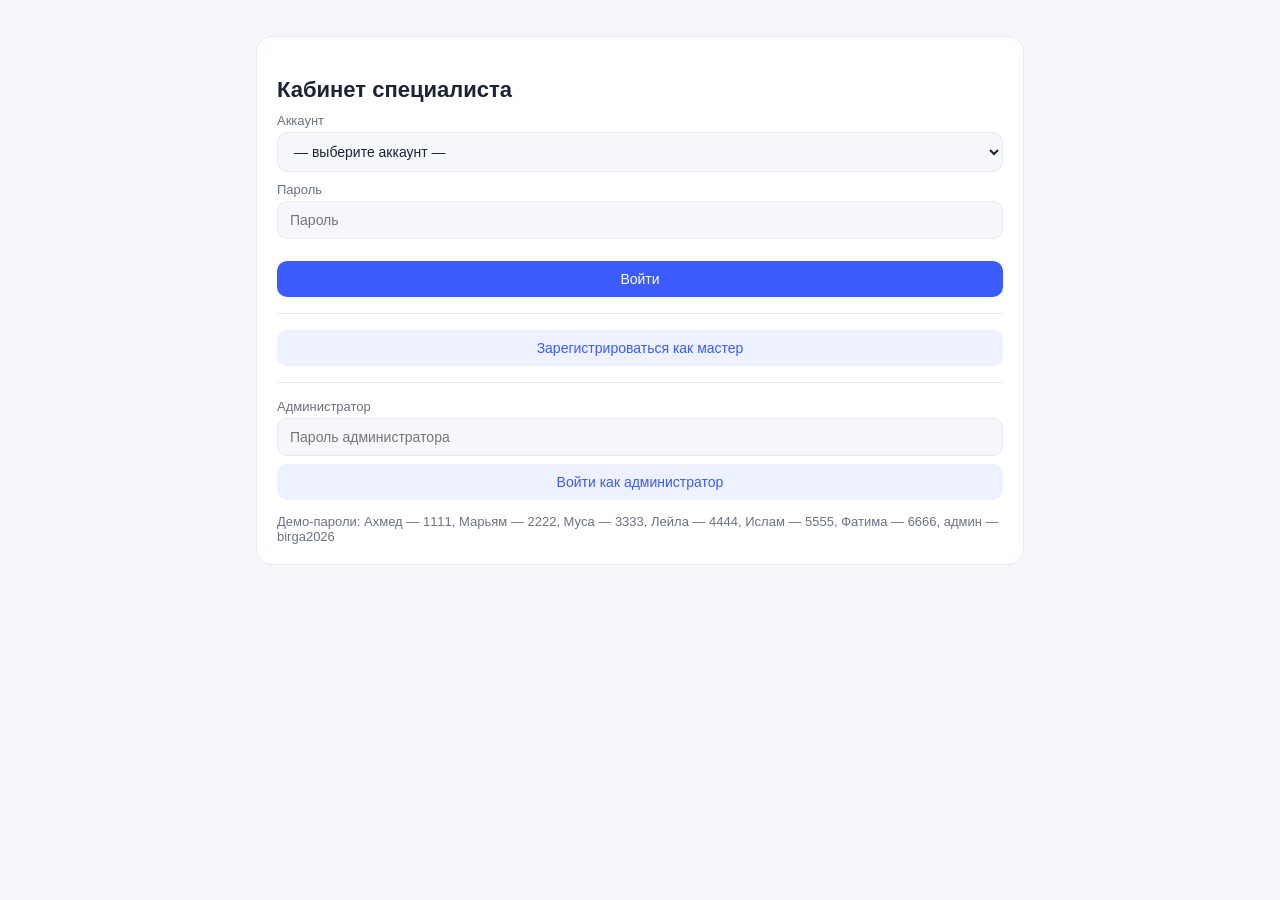
==== commit ad56d4bf: "Add files via upload" ====
--- a/specialist.html
+++ b/specialist.html
@@ -1,564 +1,260 @@
 <!DOCTYPE html>
-<html lang="ru"><head><meta charset="utf-8">
-<meta name="viewport" content="width=device-width, initial-scale=1">
-<title>Бирга — кабинет специалиста</title>
+<html lang="ru">
+<head>
+<meta charset="UTF-8">
+<meta name="viewport" content="width=device-width, initial-scale=1.0">
+<title>Birga — кабинет специалиста</title>
 <style>
-*{box-sizing:border-box;margin:0;padding:0}
-body{font-family:Arial,Helvetica,sans-serif;background:#f5f6fa;color:#1f2330}
-body.dark{background:#12141c;color:#e8eaf2}
-.wrap{max-width:900px;margin:0 auto;padding:16px}
-header{display:flex;align-items:center;justify-content:space-between;padding:14px 16px;background:#fff;border-bottom:1px solid #e3e6ee}
-body.dark header{background:#1b1e2a;border-color:#2a2e3e}
-.logo{font-weight:bold;font-size:20px;color:#3b4fe0}
-.btn{background:#3b4fe0;color:#fff;border:none;border-radius:10px;padding:10px 16px;font-size:14px;cursor:pointer}
-.btn.sec{background:#eef0fb;color:#3b4fe0}
-body.dark .btn.sec{background:#262a3c;color:#aab4ff}
-.btn.sm{padding:6px 10px;font-size:13px;border-radius:8px}
-.btn.red{background:#e8552f}
-.btn.green{background:#1a7f37}
-.card{background:#fff;border:1px solid #e3e6ee;border-radius:14px;padding:16px;margin:12px 0}
-body.dark .card{background:#1b1e2a;border-color:#2a2e3e}
-input,select,textarea{padding:10px;border:1px solid #d6dae6;border-radius:10px;font-size:14px;background:#fff;color:inherit;width:100%}
-body.dark input,body.dark select{background:#20242f;border-color:#3a3f52}
-label{display:block;font-size:13px;margin:10px 0 4px}
-.tabs{display:flex;gap:8px;flex-wrap:wrap;margin:12px 0}
-.tab{padding:8px 14px;border-radius:10px;cursor:pointer;background:#eef0fb;color:#3b4fe0;font-size:14px;position:relative}
-body.dark .tab{background:#262a3c;color:#aab4ff}
-.tab.on{background:#3b4fe0;color:#fff}
-.dot{position:absolute;top:-6px;right:-6px;background:#e8552f;color:#fff;border-radius:10px;padding:1px 7px;font-size:12px}
-table{width:100%;border-collapse:collapse;font-size:14px}
-th,td{padding:8px;border-bottom:1px solid #eceef3;text-align:left}
-body.dark th,body.dark td{border-color:#2a2e3e}
-.muted{color:#8a90a3;font-size:13px}
-body.dark .muted{color:#9aa0b5}
-.err{color:#d33;font-size:13px;margin-top:8px;min-height:18px}
-.ok{color:#1a7f37}
-.stars{color:#f5a623}
-.chips{display:flex;gap:6px;flex-wrap:wrap}
-.chip{padding:5px 12px;border:1px solid #d6dae6;border-radius:20px;cursor:pointer;font-size:13px}
-.chip.on{background:#3b4fe0;color:#fff;border-color:#3b4fe0}
-body.dark .chip{border-color:#3a3f52}
-.srow{display:flex;gap:8px;margin-bottom:8px;flex-wrap:wrap;align-items:center}
-.srow input{flex:1;min-width:120px}
-.badge{display:inline-block;padding:2px 8px;border-radius:10px;font-size:12px;background:#eef0fb;color:#3b4fe0}
-body.dark .badge{background:#262a3c;color:#aab4ff}
-h2{margin:14px 0 8px;font-size:18px}
-</style></head>
+:root{--bg:#f5f7fb;--card:#fff;--text:#1c2333;--muted:#6b7280;--accent:#3b5bfd;--accent2:#eef1ff;--border:#e5e9f2;--ok:#16a34a;--warn:#d97706;--danger:#dc2626}
+*{box-sizing:border-box;margin:0;padding:0;font-family:Arial,Helvetica,sans-serif}
+body{background:var(--bg);color:var(--text)}
+main{max-width:800px;margin:0 auto;padding:16px}
+.card{background:var(--card);border:1px solid var(--border);border-radius:16px;padding:20px;margin:20px 0}
+.btn{border:none;border-radius:10px;padding:10px 16px;font-size:14px;cursor:pointer;background:var(--accent);color:#fff;width:100%}
+.btn.ghost{background:var(--accent2);color:var(--accent)}
+.btn.small{width:auto;padding:6px 12px;font-size:13px}
+.btn.danger{background:#fde8e8;color:var(--danger)}
+input,select{width:100%;border:1px solid var(--border);border-radius:10px;padding:10px 12px;font-size:14px;background:var(--bg);color:var(--text)}
+label{display:block;font-size:13px;color:var(--muted);margin:10px 0 4px}
+h1{font-size:22px;margin:20px 0 4px}
+h3{margin-bottom:10px}
+.err{color:var(--danger);font-size:13px;min-height:16px;margin-top:6px}
+.sub{color:var(--muted);font-size:13px}
+.tabs{display:flex;gap:6px;flex-wrap:wrap;margin:14px 0}
+.tab{border:1px solid var(--border);background:var(--card);color:var(--text);border-radius:10px;padding:8px 14px;cursor:pointer;font-size:14px;position:relative}
+.tab.on{background:var(--accent);color:#fff;border-color:var(--accent)}
+.badge{position:absolute;top:-7px;right:-7px;background:#dc2626;color:#fff;border-radius:10px;font-size:11px;padding:1px 6px}
+.appt{background:var(--card);border:1px solid var(--border);border-radius:12px;padding:12px;margin-bottom:8px}
+.st{font-size:12px;padding:2px 8px;border-radius:8px;display:inline-block}
+.st.new{background:#fff7e6;color:var(--warn)}
+.st.conf{background:#e8f7ee;color:var(--ok)}
+.st.done{background:#e7f0ff;color:var(--accent)}
+.st.canc{background:#fde8e8;color:var(--danger)}
+.row{display:flex;gap:6px;margin-top:8px;flex-wrap:wrap}
+.hidden{display:none}
+table{width:100%;border-collapse:collapse;font-size:13px}
+td,th{border-bottom:1px solid var(--border);padding:8px 6px;text-align:left}
+.wd{display:flex;gap:6px;flex-wrap:wrap;margin-top:4px}
+.wd .w{border:1px solid var(--border);border-radius:8px;padding:6px 10px;cursor:pointer;font-size:13px}
+.wd .w.on{background:var(--accent);color:#fff;border-color:var(--accent)}
+.svcrow{display:flex;gap:6px;margin-bottom:6px}
+.svcrow input{flex:1}
+.svcrow .n{width:45%}
+</style>
+</head>
 <body>
-<header><div class="logo">Бирга · кабинет</div><div class="muted" id="who"></div></header>
-<div class="wrap">
-
-<div id="login">
-<div class="card" style="max-width:420px;margin:30px auto">
-<h2>Кабинет специалиста</h2>
+<main>
+<!-- ЭКРАН ВХОДА -->
+<div class="card" id="loginBox">
+<h1>Кабинет специалиста</h1>
 <label>Аккаунт</label>
 <select id="acc"></select>
 <label>Пароль</label>
-<input id="pw" type="password" placeholder="Пароль">
-<div class="err" id="err"></div>
-<button class="btn" style="width:100%;margin-top:10px" onclick="tryLogin()">Войти</button>
-<div class="muted" style="margin-top:10px">Пароли для проверки: Ахмед — 1111, Марьям — 2222, Муса — 3333, Лейла — 4444, Ислам — 5555, Фатима — 6666</div>
-<hr style="border:none;border-top:1px solid #eceef3;margin:16px 0">
-<button class="btn sec" style="width:100%" onclick="regShow()">Зарегистрироваться как мастер</button>
-<div class="ok" id="regOk" style="display:none;margin-top:8px">✓ Заявка отправлена — ждите одобрения администратора.</div>
-<hr style="border:none;border-top:1px solid #eceef3;margin:16px 0">
+<input id="pwd" type="password" placeholder="Пароль">
+<div class="err" id="lErr"></div>
+<button class="btn" onclick="login()">Войти</button>
+<hr style="border:none;border-top:1px solid var(--border);margin:16px 0">
+<button class="btn ghost" onclick="openReg()">Зарегистрироваться как мастер</button>
+<hr style="border:none;border-top:1px solid var(--border);margin:16px 0">
 <label>Администратор</label>
-<input id="apw" type="password" placeholder="Пароль администратора">
-<div class="err" id="aerr"></div>
-<button class="btn sec" style="width:100%;margin-top:8px" onclick="adminLogin()">Войти как администратор</button>
-</div>
-</div>
-
-<div id="panel" style="display:none">
+<input id="apwd" type="password" placeholder="Пароль администратора">
+<div style="margin-top:8px"><button class="btn ghost" onclick="loginAdmin()">Войти как администратор</button></div>
+<p class="sub" style="margin-top:14px">Демо-пароли: Ахмед — 1111, Марьям — 2222, Муса — 3333, Лейла — 4444, Ислам — 5555, Фатима — 6666, админ — birga2026</p>
+</div>
+
+<!-- ЭКРАН РЕГИСТРАЦИИ -->
+<div class="card hidden" id="regBox">
+<h1>Заявка на регистрацию</h1>
+<label>Имя и фамилия *</label><input id="rName" placeholder="Например: Ахмед Евлоев">
+<label>Категория *</label><input id="rCat" placeholder="Например: Ногти, Барбер">
+<label>Город *</label><input id="rCity" placeholder="Например: Назрань">
+<label>Телефон *</label><input id="rPhone" placeholder="8960…">
+<label>Придумайте пароль *</label><input id="rPwd" type="password">
+<div class="err" id="rErr"></div>
+<div class="row" style="margin-top:12px">
+<button class="btn ghost small" onclick="backLogin()">Назад</button>
+<button class="btn small" onclick="sendReg()">Отправить заявку</button>
+</div>
+</div>
+
+<!-- ПАНЕЛЬ МАСТЕРА -->
+<div id="panel" class="hidden">
+<h1 id="ph1">Кабинет</h1>
 <div class="tabs">
-<div class="tab on" id="t_book" onclick="showTab('book')">Записи <span class="dot" id="dotBook" style="display:none"></span></div>
-<div class="tab" id="t_prof" onclick="showTab('prof')">Профиль</div>
-<div class="tab" id="t_spec" onclick="showTab('spec')" style="display:none">Специалисты <span class="dot" id="dotSpec" style="display:none"></span></div>
-<div class="tab" id="t_all" onclick="showTab('all')" style="display:none">Все записи</div>
-<div class="tab" onclick="logout()">Выйти</div>
-</div>
-
-<div id="tabBook">
-<h2>Мои записи</h2>
-<div class="card" id="bkList"></div>
-</div>
-
-<div id="tabProf" style="display:none">
-<h2>Профиль</h2>
+<button class="tab on" id="tabB" onclick="showTab('b')">Записи</button>
+<button class="tab" onclick="showTab('p')">Профиль</button>
+<button class="btn small ghost" style="margin-left:auto" onclick="logout()">Выйти</button>
+</div>
+<div id="tabB" class="tabc"></div>
+<div id="tabP" class="tabc hidden">
 <div class="card">
-<div id="pfStats"></div>
-<label>Имя</label><input id="pfName">
-<label>Город</label><input id="pfCity">
-<label>Категория</label><input id="pfCat">
-<label>О себе</label><input id="pfBio">
-<h2>Рабочие дни</h2>
-<div id="pfDays"></div>
-<h2>Услуги</h2>
-<div id="pfSvcs"></div>
-<button class="btn sec sm" onclick="addSvc()">+ Добавить услугу</button>
-<label>Новый пароль (необязательно)</label><input id="pfPw" type="password" placeholder="Оставьте пустым, чтобы не менять">
-<div class="ok" id="pfMsg"></div>
-<button class="btn" style="margin-top:10px" onclick="saveProfile()">Сохранить</button>
-</div>
-</div>
-
-<div id="tabSpec" style="display:none"><div id="admBox"></div></div>
-<div id="tabAll" style="display:none"><div class="card" id="admAll"></div></div>
-
-<button class="btn sec" style="margin:10px 0" onclick="resetDemo()">Сбросить демо-данные</button>
-</div>
-
-</div>
-
-<div class="modal-back" id="mReg" style="position:fixed;inset:0;background:rgba(20,22,35,.55);display:none;z-index:20;padding:16px;overflow:auto"><div class="card" style="max-width:420px;margin:30px auto">
-<button class="close" style="float:right;background:none;border:none;font-size:20px;cursor:pointer" onclick="closeModal('mReg')">✕</button>
-<h2>Регистрация мастера</h2>
-<label>Имя и фамилия</label><input id="rgName" placeholder="Иван Иванов">
-<label>Категория услуг</label><input id="rgCat" placeholder="Например: Ногти">
-<label>Город</label><input id="rgCity" placeholder="Назрань">
-<label>Телефон</label><input id="rgPhone" placeholder="Телефон (только цифры)">
-<label>Пароль (минимум 4 символа)</label><input id="rgPw" type="password">
-<label>О себе</label><input id="rgBio" placeholder="Коротко о себе">
-<div class="err" id="regErr"></div>
-<button class="btn" style="width:100%;margin-top:10px" onclick="regSubmit()">Отправить заявку</button>
-</div></div>
-
+<h3>Профиль</h3>
+<label>Имя и фамилия</label><input id="pName">
+<label>Категория</label><input id="pCat">
+<label>Город</label><input id="pCity">
+<label>Телефон</label><input id="pPhone">
+<label>Рабочие дни (клик — вкл/выкл)</label>
+<div class="wd" id="pWd"></div>
+<label>Мои услуги (название + цена от/до)</label>
+<div id="pSvcs"></div>
+<button class="btn small ghost" onclick="addSvcRow()">+ Добавить услугу</button>
+<hr style="border:none;border-top:1px solid var(--border);margin:14px 0">
+<label>Сменить пароль</label><input id="pPwd" type="password" placeholder="Новый пароль">
+<div class="row" style="margin-top:10px"><button class="btn small" onclick="saveProfile()">Сохранить</button></div>
+<div class="err" id="pMsg"></div>
+</div>
+</div>
+</div>
+
+<!-- ПАНЕЛЬ АДМИНА -->
+<div id="apanel" class="hidden">
+<h1>Админ-панель</h1>
+<div class="tabs">
+<button class="tab on" id="atS" onclick="showAdminTab('s')">Специалисты</button>
+<button class="tab" id="atR" onclick="showAdminTab('r')">Заявки</button>
+<button class="tab" id="atB" onclick="showAdminTab('b')">Все записи</button>
+<button class="btn small ghost" style="margin-left:auto" onclick="logout()">Выйти</button>
+</div>
+<div id="atabS"></div>
+<div id="atabR" class="hidden"></div>
+<div id="atabB" class="hidden"></div>
+<div class="row"><button class="btn small danger" onclick="resetAll()">Сбросить демо-данные</button></div>
+</div>
+</main>
 <script>
-// ===== Хранилище данных (localStorage) =====
-var DB_MASTERS = 'birga_masters_v2';
-var DB_BOOKINGS = 'birga_bookings_v2';
-var DB_REVIEWS = 'birga_reviews_v2';
-var DB_PEND = 'birga_pending_v2';
-var DB_SEEN = 'birga_seen_v2';
-
-var MASTERS_SEED = [
- {
-  "id": "m1",
-  "name": "Ахмед Евлоев",
-  "cat": "Ногти",
-  "city": "Назрань",
-  "phone": "+7 963 123-45-67",
-  "pw": "1111",
-  "bio": "Маникюр и педикюр, аппаратная техника",
-  "services": [
-   {
-    "name": "Маникюр",
-    "from": 700,
-    "to": 1200
-   },
-   {
-    "name": "Педикюр",
-    "from": 900,
-    "to": 1500
-   },
-   {
-    "name": "Дизайн ногтей",
-    "from": 200,
-    "to": 600
-   }
-  ]
- },
- {
-  "id": "m2",
-  "name": "Марьям Циева",
-  "cat": "Волосы",
-  "city": "Назрань",
-  "phone": "+7 968 234-56-78",
-  "pw": "2222",
-  "bio": "Женские и мужские стрижки, окрашивание",
-  "services": [
-   {
-    "name": "Женская стрижка",
-    "from": 800,
-    "to": 2000
-   },
-   {
-    "name": "Мужская стрижка",
-    "from": 400,
-    "to": 800
-   },
-   {
-    "name": "Окрашивание",
-    "from": 2000,
-    "to": 5000
-   }
-  ]
- },
- {
-  "id": "m3",
-  "name": "Муса Баркинкиев",
-  "cat": "Барберы",
-  "city": "Магас",
-  "phone": "+7 905 345-67-89",
-  "pw": "3333",
-  "bio": "Мужские стрижки, борода",
-  "services": [
-   {
-    "name": "Мужская стрижка",
-    "from": 500,
-    "to": 1000
-   },
-   {
-    "name": "Борода",
-    "from": 300,
-    "to": 700
-   },
-   {
-    "name": "Комплекс (стрижка+борода)",
-    "from": 700,
-    "to": 1500
-   }
-  ]
- },
- {
-  "id": "m4",
-  "name": "Лейла Хаутиева",
-  "cat": "Макияж",
-  "city": "Назрань",
-  "phone": "+7 962 456-78-90",
-  "pw": "4444",
-  "bio": "Свадебный и вечерний макияж",
-  "services": [
-   {
-    "name": "Макияж дневной",
-    "from": 1000,
-    "to": 2000
-   },
-   {
-    "name": "Макияж вечерний",
-    "from": 1500,
-    "to": 3000
-   },
-   {
-    "name": "Свадебный макияж",
-    "from": 3000,
-    "to": 6000
-   }
-  ]
- },
- {
-  "id": "m5",
-  "name": "Ислам Газдиев",
-  "cat": "Ремонт",
-  "city": "Карабулак",
-  "phone": "+7 919 567-89-01",
-  "pw": "5555",
-  "bio": "Ремонт телефонов и ноутбуков",
-  "services": [
-   {
-    "name": "Замена экрана",
-    "from": 1500,
-    "to": 5000
-   },
-   {
-    "name": "Чистка от пыли",
-    "from": 500,
-    "to": 1000
-   },
-   {
-    "name": "Установка ПО",
-    "from": 300,
-    "to": 800
-   }
-  ]
- },
- {
-  "id": "m6",
-  "name": "Фатима Ганиева",
-  "cat": "Волосы",
-  "city": "Магас",
-  "phone": "+7 903 678-90-12",
-  "pw": "6666",
-  "bio": "Косички, афроплетение, уход",
-  "services": [
-   {
-    "name": "Косички",
-    "from": 1500,
-    "to": 4000
-   },
-   {
-    "name": "Уход за волосами",
-    "from": 800,
-    "to": 1800
-   }
-  ]
- }
+var DEF_MASTERS=[
+{id:1,name:"Ахмед Евлоев",cat:"Барбер",city:"Назрань",phone:"89600000001",pwd:"1111",works:["Пн","Вт","Ср","Чт","Пт"],services:[{n:"Стрижка",p1:500,p2:800},{n:"Борода",p1:300,p2:500}],approved:true},
+{id:2,name:"Марьям Магомедова",cat:"Ногти",city:"Назрань",phone:"89600000002",pwd:"2222",works:["Пн","Вт","Ср","Чт","Сб"],services:[{n:"Маникюр",p1:600,p2:1000},{n:"Гель-лак",p1:800,p2:1200}],approved:true},
+{id:3,name:"Муса Цечоев",cat:"Барбер",city:"Магас",phone:"89600000003",pwd:"3333",works:["Вт","Ср","Чт","Сб","Вс"],services:[{n:"Мужская стрижка",p1:400,p2:700},{n:"Камуфляж седины",p1:500,p2:700}],approved:true},
+{id:4,name:"Лейла Барахоева",cat:"Брови/Ресницы",city:"Назрань",phone:"89600000004",pwd:"4444",works:["Пн","Ср","Пт","Сб"],services:[{n:"Коррекция бровей",p1:400,p2:600},{n:"Ламинирование",p1:1200,p2:1800}],approved:true},
+{id:5,name:"Ислам Озиев",cat:"Ремонт",city:"Назрань",phone:"89600000005",pwd:"5555",works:["Пн","Вт","Ср","Чт","Пт","Сб"],services:[{n:"Диагностика ПК",p1:500,p2:800},{n:"Установка Windows",p1:700,p2:1000}],approved:true},
+{id:6,name:"Фатима Гандалоева",cat:"Ногти",city:"Карабулак",phone:"89600000006",pwd:"6666",works:["Вт","Чт","Пт","Сб","Вс"],services:[{n:"Педикюр",p1:700,p2:1100},{n:"Наращивание",p1:1500,p2:2500}],approved:true}
 ];
-
-function load(k, seed){
-  try{ var v = localStorage.getItem(k); if(v) return JSON.parse(v); }catch(e){}
-  if(seed){ try{ localStorage.setItem(k, JSON.stringify(seed)); }catch(e){} return JSON.parse(JSON.stringify(seed)); }
-  return [];
-}
-function save(k, v){ try{ localStorage.setItem(k, JSON.stringify(v)); }catch(e){} }
-
-function getMasters(){ return load(DB_MASTERS, MASTERS_SEED); }
-function saveMasters(list){ save(DB_MASTERS, list); }
-function getBookings(){ return load(DB_BOOKINGS, []); }
-function saveBookings(list){ save(DB_BOOKINGS, list); }
-function getReviews(){ return load(DB_REVIEWS, [
-  {mid:'m1', name:'Аминат Дзарахова', text:'Очень аккуратно, буду ещё!', stars:5, date:'2026-11-01'},
-  {mid:'m2', name:'Хава Костоева', text:'Стрижка — супер, спасибо!', stars:5, date:'2026-11-02'}
-]); }
-function saveReviews(list){ save(DB_REVIEWS, list); }
-function getPend(){ return load(DB_PEND, []); }
-function savePend(list){ save(DB_PEND, list); }
-function getSeen(){ return load(DB_SEEN, {}); }
-function saveSeen(o){ save(DB_SEEN, o); }
-
-function avgStars(mid){
-  var r = getReviews().filter(function(x){return x.mid===mid;});
-  if(!r.length) return null;
-  var s = 0; r.forEach(function(x){s+=x.stars;});
-  return (s/r.length).toFixed(1);
-}
-function esc(s){ return String(s==null?'':s).replace(/&/g,'&amp;').replace(/</g,'&lt;').replace(/>/g,'&gt;').replace(/"/g,'&quot;'); }
-function $(id){ return document.getElementById(id); }
-function days(){ return ['Вс','Пн','Вт','Ср','Чт','Пт','Сб']; }
-function slots(){
-  var a=[]; for(var h=9;h<=19;h++){ for(var m of [0,30]){ a.push((h<10?'0':'')+h+':'+(m===0?'00':'30')); } } return a;
-}
-function today(){ var d=new Date(); return d.toISOString().slice(0,10); }
-function addDays(n){ var d=new Date(); d.setDate(d.getDate()+n); return d.toISOString().slice(0,10); }
-
-var current = null; // {type:'master', id} or {type:'admin'}
-var pwds = {'m1':'1111','m2':'2222','m3':'3333','m4':'4444','m5':'5555','m6':'6666'};
-
-function loadPwds(){
-  var saved = null;
-  try{ saved = JSON.parse(localStorage.getItem('birga_pwds_v1')||'null'); }catch(e){}
-  if(saved) for(var k in saved) pwds[k]=saved[k];
-  getMasters().forEach(function(m){ if(!pwds[m.id]) pwds[m.id]=m.pw; });
-  try{ localStorage.setItem('birga_pwds_v1', JSON.stringify(pwds)); }catch(e){}
-}
-function savePwds(){ try{ localStorage.setItem('birga_pwds_v1', JSON.stringify(pwds)); }catch(e){} }
-
-function fillAccounts(){
-  var sel=$('acc');
-  sel.innerHTML='<option value="">— выберите аккаунт —</option>'+
-    getMasters().map(function(m){return '<option value="'+m.id+'">'+esc(m.name)+' — '+esc(m.cat)+'</option>';}).join('');
-}
-
-function tryLogin(){
-  var id=$('acc').value, pw=$('pw').value.trim();
-  if(!id){ $('err').textContent='Выберите аккаунт из списка.'; return; }
-  if(!pw){ $('err').textContent='Введите пароль.'; return; }
-  var m = getMasters().filter(function(x){return x.id===id;})[0];
-  if(!m){ $('err').textContent='Аккаунт не найден.'; return; }
-  if(pwds[id]!==pw){ $('err').textContent='Неверный пароль.'; return; }
-  $('err').textContent='';
-  current={type:'master', id:id};
-  $('login').style.display='none';
-  $('panel').style.display='block';
-  $('who').textContent=m.name;
-  showTab('book');
-}
-function adminLogin(){
-  if($('apw').value.trim()!=='birga2026'){ $('aerr').textContent='Неверный пароль администратора.'; return; }
-  $('aerr').textContent='';
-  current={type:'admin'};
-  $('login').style.display='none';
-  $('panel').style.display='block';
-  $('who').textContent='Администратор';
-  showTab('spec');
-}
-function logout(){ current=null; $('panel').style.display='none'; $('login').style.display='block'; $('pw').value=''; $('apw').value=''; fillAccounts(); }
-
-function newCount(mid){
-  var seen=getSeen(); var c=0;
-  getBookings().forEach(function(b){
-    if(b.mid===mid && b.status==='новая' && !(seen[mid] && b.created<=seen[mid])) c++;
-  });
-  return c;
-}
-function showTab(t){
-  ['tabBook','tabProf','tabSpec','tabAll'].forEach(function(x){ $(x).style.display='none'; });
-  ['t_book','t_prof','t_spec','t_all'].forEach(function(x){ $(x).classList.remove('on'); });
-  if(t==='book'){ $('tabBook').style.display='block'; $('t_book').classList.add('on'); renderBookings(); }
-  if(t==='prof'){ $('tabProf').style.display='block'; $('t_prof').classList.add('on'); renderProfile(); }
-  if(t==='spec'){ $('tabSpec').style.display='block'; $('t_spec').classList.add('on'); renderAdminSpec(); }
-  if(t==='all'){ $('tabAll').style.display='block'; $('t_all').classList.add('on'); renderAdminAll(); }
-  if(current && current.type==='master') renderTabDots();
-}
-function renderTabDots(){
-  var n=newCount(current.id);
-  $('dotBook').style.display = n>0?'inline-block':'none';
-  $('dotBook').textContent = n;
-}
-
-function renderBookings(){
-  var list=getBookings().filter(function(b){return b.mid===current.id;}).sort(function(a,b){return b.created-a.created;});
-  var seen=getSeen(); seen[current.id]=Date.now(); saveSeen(seen);
-  var m=getMasters().filter(function(x){return x.id===current.id;})[0];
-  $('bkCount').textContent = list.length;
-  if(!list.length){ $('bkList').innerHTML='<div class="muted">Записей пока нет.</div>'; return; }
-  $('bkList').innerHTML = '<table><tr><th>Клиент</th><th>Услуга</th><th>Когда</th><th>Оплата</th><th>Статус</th><th></th></tr>'+
-    list.map(function(b){
-      var st=b.status;
-      var btns='';
-      if(st==='новая') btns='<button class="btn sm green" onclick="setSt(0,\'подтверждена\')">Подтвердить</button> <button class="btn sm red" onclick="setSt(0,\'отменена\')">Отменить</button>';
-      if(st==='подтверждена') btns='<button class="btn sm green" onclick="setSt(0,\'завершена\')">Завершить</button> <button class="btn sm red" onclick="setSt(0,\'отменена\')">Отменить</button>';
-      return '<tr><td>'+esc(b.client.name+' '+b.client.surname)+'<div class="muted">тел. '+esc(b.client.phone)+'</div></td>'+
-      '<td>'+esc(b.svcName||'')+'</td><td>'+b.date+' '+b.time+'</td><td>'+(b.pay?'<span class="badge">'+esc(b.pay)+'</span>':'—')+'</td>'+
-      '<td>'+esc(st)+'</td><td>'+btns+'</td></tr>';
-    }).join('') + '</table>';
-}
-function setSt(i, st){
-  var list=getBookings().filter(function(b){return b.mid===current.id;}).sort(function(a,b){return b.created-a.created;});
-  var b=list[i]; if(!b) return;
-  var all=getBookings(); var idx=all.indexOf(b); if(idx>=0){ all[idx].status=st; saveBookings(all); }
-  renderBookings();
-}
-
-function renderProfile(){
-  var m=getMasters().filter(function(x){return x.id===current.id;})[0];
-  $('pfName').value=m.name; $('pfCity').value=m.city; $('pfCat').value=m.cat; $('pfBio').value=m.bio||'';
-  var wdays=(m.wdays&&m.wdays.length)?m.wdays:[1,2,3,4,5,6];
-  var html='<div class="chips">';
-  for(var d=0;d<7;d++){ html+='<div class="chip'+(wdays.indexOf(d)>=0?' on':'')+'" onclick="toggleDay('+d+',this)">'+days()[d]+'</div>'; }
-  html+='</div>';
-  $('pfDays').innerHTML=html;
-  var r=avgStars(m.id);
-  $('pfStats').innerHTML='<div class="muted">Рейтинг: '+(r?'<span class="stars">★ '+r+'</span>':'нет отзывов')+' · записей всего: '+getBookings().filter(function(b){return b.mid===m.id;}).length+'</div>';
-  $('pfSvcs').innerHTML = m.services.map(function(s,i){
-    return '<div class="srow"><input value="'+esc(s.name)+'" id="sn'+i+'"><input value="'+s.from+'" id="sf'+i+'" style="max-width:90px" title="от"><input value="'+s.to+'" id="st'+i+'" style="max-width:90px" title="до"><button class="btn sm red" onclick="delSvc('+i+')">✕</button></div>';
-  }).join('');
-}
-function toggleDay(d, el){
-  var m=getMasters().filter(function(x){return x.id===current.id;})[0];
-  m.wdays=(m.wdays&&m.wdays.length)?m.wdays.slice():[1,2,3,4,5,6];
-  var i=m.wdays.indexOf(d);
-  if(i>=0) m.wdays.splice(i,1); else m.wdays.push(d);
-  el.classList.toggle('on');
-  saveMasters(getMasters().map(function(x){return x.id===m.id?m:x;}));
-}
+var MASTERS=JSON.parse(localStorage.getItem("b_masters")||"null");
+if(!MASTERS){MASTERS=JSON.parse(JSON.stringify(DEF_MASTERS));localStorage.setItem("b_masters",JSON.stringify(MASTERS));}
+var BOOKINGS=JSON.parse(localStorage.getItem("b_bookings")||"[]");
+var REVIEWS=JSON.parse(localStorage.getItem("b_reviews")||"{}");
+var USERS=JSON.parse(localStorage.getItem("b_users")||"{}");
+var REQ=JSON.parse(localStorage.getItem("b_requests")||"[]");
+var SEEN=JSON.parse(localStorage.getItem("b_seen")||"{}");
+function saveAll(){localStorage.setItem("b_masters",JSON.stringify(MASTERS));localStorage.setItem("b_bookings",JSON.stringify(BOOKINGS));localStorage.setItem("b_reviews",JSON.stringify(REVIEWS));localStorage.setItem("b_users",JSON.stringify(USERS));localStorage.setItem("b_requests",JSON.stringify(REQ));localStorage.setItem("b_seen",JSON.stringify(SEEN));}
+function esc(s){return String(s).replace(/&/g,"&amp;").replace(/</g,"&lt;").replace(/>/g,"&gt;").replace(/"/g,"&quot;")}
+
+// ---------- вход ----------
+function fillAcc(){
+var sel=document.getElementById("acc");
+sel.innerHTML='<option value="">— выберите аккаунт —</option>'+MASTERS.filter(function(m){return m.approved}).map(function(m){return '<option value="'+m.id+'">'+esc(m.name)+" · "+esc(m.cat)+"</option>"}).join("");}
+fillAcc();
+function login(){
+var id=+document.getElementById("acc").value,pw=document.getElementById("pwd").value;
+if(!id){document.getElementById("lErr").textContent="Выберите аккаунт из списка.";return;}
+var m=MASTERS.filter(function(x){return x.id===id})[0];
+if(m.pwd!==pw){document.getElementById("lErr").textContent="Неверный пароль. Попробуйте ещё раз.";return;}
+document.getElementById("lErr").textContent="";
+curM=m;showPanel();}
+function loginAdmin(){
+if(document.getElementById("apwd").value!=="birga2026"){document.getElementById("lErr").textContent="Неверный пароль администратора.";return;}
+document.getElementById("lErr").textContent="";
+document.getElementById("loginBox").classList.add("hidden");
+document.getElementById("apanel").classList.remove("hidden");
+showAdminTab('s');}
+function logout(){location.reload();}
+function backLogin(){document.getElementById("regBox").classList.add("hidden");document.getElementById("loginBox").classList.remove("hidden");}
+function openReg(){document.getElementById("loginBox").classList.add("hidden");document.getElementById("regBox").classList.remove("hidden");}
+function sendReg(){
+var n=document.getElementById("rName").value.trim(),c=document.getElementById("rCat").value.trim(),ci=document.getElementById("rCity").value.trim(),ph=document.getElementById("rPhone").value.replace(/\D/g,""),pw=document.getElementById("rPwd").value;
+var e="";if(n.split(" ").length<2)e+="Укажите имя и фамилию. ";if(!c)e+="Укажите категорию. ";if(!ci)e+="Укажите город. ";if(ph.length<10)e+="Телефон 10–11 цифр. ";if(pw.length<4)e+="Пароль от 4 символов.";
+if(e){document.getElementById("rErr").textContent=e.trim();return;}
+REQ.push({name:n,cat:c,city:ci,phone:ph,pwd:pw});saveAll();
+document.getElementById("regBox").innerHTML='<h1>Заявка отправлена ✅</h1><p class="sub">Администратор одобрит её, и вы появитсяесь в каталоге.</p><div class="row"><button class="btn small" onclick="location.reload()">На главную</button></div>';}
+
+// ---------- панель мастера ----------
+var curM=null,curTab='b';
+function showPanel(){
+document.getElementById("loginBox").classList.add("hidden");
+document.getElementById("panel").classList.remove("hidden");
+document.getElementById("ph1").textContent="Кабинет: "+curM.name;
+drawTab();}
+function showTab(t){curTab=t;
+document.getElementById("tabB").classList.toggle("on",t==="b");
+document.querySelector(".tab[onclick=\"showTab('p')\"]").classList.toggle("on",t==="p");
+document.getElementById("tabB").classList.toggle("hidden",t!=="b");
+document.getElementById("tabP").classList.toggle("hidden",t!=="p");
+if(t==="b"){SEEN[curM.id]=true;saveAll();}drawTab();}
+function drawTab(){
+if(curTab!=="b"){drawProfile();return;}
+var list=BOOKINGS.filter(function(b){return b.mid===curM.id}).slice().reverse();
+var cnt=BOOKINGS.filter(function(b){return b.mid===curM.id&&b.status==="новая"&&!b.cancelled}).length;
+document.getElementById("tabB").innerHTML=(cnt?'<p class="sub" style="color:var(--danger)">Новых записей: '+cnt+'</p>':"")+(list.length?"":'<div class="card">Пока нет записей.</div>');
+list.forEach(function(b){
+var idx=BOOKINGS.indexOf(b);
+var st=b.cancelled?'<span class="st canc">отменена клиентом</span>':b.status==="новая"?'<span class="st new">новая</span>':b.status==="подтверждена"?'<span class="st conf">подтверждена</span>':'<span class="st done">завершена</span>';
+var html='<div class="appt"><b>'+esc(b.fn)+" "+esc(b.ln)+'</b> <span class="sub">'+esc(b.ph)+"</span> "+st+'<div class="sub">'+esc(b.svc)+" ("+b.p1+"–"+b.p2+" ₽) · "+b.date+" в "+b.time+(b.paid?" · 💳 оплачено онлайн (демо)":" · оплата на месте")+'</div>';
+if(!b.cancelled&&b.status==="новая")html+='<div class="row"><button class="btn small" onclick="setStatus('+idx+',\'подтверждена\')">Подтвердить</button><button class="btn small danger" onclick="setStatus('+idx+',\'отменена\')">Отклонить</button></div>';
+if(b.status==="подтверждена")html+='<div class="row"><button class="btn small" onclick="setStatus('+idx+',\'завершена\')">Завершить</button></div>';
+html+="</div>";document.getElementById("tabB").insertAdjacentHTML("beforeend",html);});}
+function setStatus(i,s){BOOKINGS[i].status=s;if(s==="отменена")BOOKINGS[i].cancelled=true;saveAll();drawTab();}
+function drawProfile(){
+var m=curM;
+document.getElementById("pName").value=m.name;document.getElementById("pCat").value=m.cat;
+document.getElementById("pCity").value=m.city;document.getElementById("pPhone").value=m.phone;
+var wd=["Пн","Вт","Ср","Чт","Пт","Сб","Вс"];
+document.getElementById("pWd").innerHTML=wd.map(function(d){return '<div class="w'+(m.works.includes(d)?" on":"")+'" onclick="toggleWd(\''+d+'\')">'+d+"</div>"}).join("");
+var h="";m.services.forEach(function(s,i){h+='<div class="svcrow"><input class="n" value="'+esc(s.n)+'" onchange="updSvc('+i+',\'n\',this.value)"><input type="number" value="'+s.p1+'" onchange="updSvc('+i+',\'p1\',this.value)"><input type="number" value="'+s.p2+'" onchange="updSvc('+i+',\'p2\',this.value)"><button class="btn small danger" onclick="delSvc('+i+')">✕</button></div>'});
+document.getElementById("pSvcs").innerHTML=h;
+document.getElementById("pPwd").value="";}
+function toggleWd(d){var i=curM.works.indexOf(d);if(i>=0)curM.works.splice(i,1);else curM.works.push(d);saveAll();drawProfile();}
+function updSvc(i,k,v){curM.services[i][k]=k==="n"?v:(+v||0);saveAll();}
+function delSvc(i){curM.services.splice(i,1);saveAll();drawProfile();}
+function addSvcRow(){curM.services.push({n:"Новая услуга",p1:500,p2:1000});saveAll();drawProfile();}
 function saveProfile(){
-  var ms=getMasters();
-  ms.forEach(function(x){ if(x.id===current.id){ x.name=$('pfName').value.trim()||x.name; x.city=$('pfCity').value.trim()||x.city; x.cat=$('pfCat').value.trim()||x.cat; x.bio=$('pfBio').value.trim(); }});
-  saveMasters(ms);
-  var svcs=[];
-  var old=ms.filter(function(x){return x.id===current.id;})[0];
-  for(var i=0;i<99;i++){
-    var n=$('sn'+i); if(!n) break;
-    var nm=n.value.trim(); if(!nm) continue;
-    svcs.push({name:nm, from:parseInt($('sf'+i).value||'0',10), to:parseInt($('st'+i).value||'0',10)});
-  }
-  if(svcs.length){ old.services=svcs; saveMasters(ms.map(function(x){return x.id===old.id?old:x;})); }
-  var np=$('pfPw').value.trim();
-  if(np){ pwds[current.id]=np; savePwds(); }
-  $('pfMsg').textContent='Сохранено ✓';
-  setTimeout(function(){ $('pfMsg').textContent=''; }, 2000);
-  fillAccounts();
-}
-function addSvc(){
-  var ms=getMasters(); var m=ms.filter(function(x){return x.id===current.id;})[0];
-  m.services.push({name:'Новая услуга', from:500, to:1000});
-  saveMasters(ms); renderProfile();
-}
-function delSvc(i){
-  var ms=getMasters(); var m=ms.filter(function(x){return x.id===current.id;})[0];
-  if(m.services.length>1){ m.services.splice(i,1); saveMasters(ms); renderProfile(); }
-}
-
-// ===== регистрация мастера =====
-function regShow(){ $('regErr').textContent=''; $('mReg').classList.add('open'); }
-function regSubmit(){
-  var name=$('rgName').value.trim(), cat=$('rgCat').value.trim(), city=$('rgCity').value.trim(),
-      phone=$('rgPhone').value.trim(), pw=$('rgPw').value.trim(), bio=$('rgBio').value.trim();
-  var err='';
-  if(name.split(' ').filter(Boolean).length<2) err='Укажите имя и фамилию.';
-  else if(!cat) err='Укажите категорию услуг.';
-  else if(!city) err='Укажите город.';
-  else if(!/^[0-9]{10,11}$/.test(phone.replace(/\D/g,''))) err='Телефон — только цифры, 10–11 символов.';
-  else if(pw.length<4) err='Пароль — минимум 4 символа.';
-  if(err){ $('regErr').textContent=err; return; }
-  var p=getPend();
-  p.push({name:name, cat:cat, city:city, phone:phone, pw:pw, bio:bio, created:Date.now()});
-  savePend(p);
-  closeModal('mReg');
-  $('regOk').style.display='block';
-  setTimeout(function(){ $('regOk').style.display='none'; }, 4000);
-}
-
-// ===== админ =====
-function renderAdminSpec(){
-  var pend=getPend(), ms=getMasters(), bks=getBookings();
-  var newP = pend.length;
-  $('dotSpec').style.display = newP>0?'inline-block':'none';
-  $('dotSpec').textContent = newP;
-  var html='';
-  if(pend.length){
-    html+='<h2>Заявки на регистрацию ('+pend.length+')</h2>'+
-      pend.map(function(p,i){
-        return '<div class="card"><b>'+esc(p.name)+'</b> · '+esc(p.cat)+' · '+esc(p.city)+
-        '<div class="muted">тел. '+esc(p.phone)+'</div>'+
-        '<div style="margin-top:8px"><button class="btn sm green" onclick="approve('+i+')">Одобрить</button> '+
-        '<button class="btn sm red" onclick="reject('+i+')">Отклонить</button></div></div>';
-      }).join('');
-  }
-  html+='<h2>Специалисты ('+ms.length+')</h2>';
-  if(!ms.length) html+='<div class="muted">Список пуст.</div>';
-  html += ms.map(function(m,idx){
-    var bk=bks.filter(function(b){return b.mid===m.id;});
-    var nw=bk.filter(function(b){return b.status==='новая';}).length;
-    var dn=bk.filter(function(b){return b.status==='завершена';}).length;
-    var r=avgStars(m.id);
-    return '<div class="card"><div class="srow"><div style="flex:1"><b>'+esc(m.name)+'</b> <span class="badge">'+esc(m.cat)+'</span> '+esc(m.city)+
-      '<div class="muted">тел. '+esc(m.phone)+' · услуг: '+m.services.length+(r?' · <span class="stars">★ '+r+'</span>':'')+'</div>'+
-      '<div class="muted">Записей: всего '+bk.length+' · новых <b>'+nw+'</b> · завершённых '+dn+'</div></div>'+
-      '<button class="btn sm" onclick="toggleList(\''+m.id+'\')">Показать записи</button> '+
-      '<button class="btn sm red" onclick="delMaster(\''+m.id+'\')">Удалить</button></div>'+
-      '<div id="lst'+m.id+'" style="display:none;margin-top:10px">'+ masterBookings(m.id) +'</div></div>';
-  }).join('');
-  $('admBox').innerHTML=html;
-}
-function masterBookings(mid){
-  var list=getBookings().filter(function(b){return b.mid===mid;}).sort(function(a,b){return b.created-a.created;});
-  if(!list.length) return '<div class="muted">Записей нет.</div>';
-  return '<table><tr><th>Клиент</th><th>Услуга</th><th>Когда</th><th>Оплата</th><th>Статус</th></tr>'+
-    list.map(function(b){ return '<tr><td>'+esc(b.client.name+' '+b.client.surname)+'</td><td>'+esc(b.svcName||'')+'</td><td>'+b.date+' '+b.time+'</td><td>'+(b.pay?esc(b.pay):'—')+'</td><td>'+esc(b.status)+'</td></tr>'; }).join('')+'</table>';
-}
-function toggleList(mid){ var el=$('lst'+mid); el.style.display = el.style.display==='none'?'block':'none'; }
-function approve(i){
-  var p=getPend(); var it=p[i]; if(!it) return;
-  p.splice(i,1); savePend(p);
-  var ms=getMasters();
-  var id='m'+Date.now();
-  ms.push({id:id, name:it.name, cat:it.cat, city:it.city, phone:it.phone, pw:it.pw, bio:it.bio||'',
-    services:[{name:'Консультация', from:500, to:1000}]});
-  saveMasters(ms); pwds[id]=it.pw; savePwds();
-  renderAdminSpec();
-}
-function reject(i){ var p=getPend(); p.splice(i,1); savePend(p); renderAdminSpec(); }
-function delMaster(mid){
-  if(!confirm('Удалить специалиста вместе с его записями?')) return;
-  saveMasters(getMasters().filter(function(m){return m.id!==mid;}));
-  saveBookings(getBookings().filter(function(b){return b.mid!==mid;}));
-  renderAdminSpec();
-}
-function renderAdminAll(){
-  var bks=getBookings().sort(function(a,b){return b.created-a.created;});
-  var ms=getMasters();
-  if(!bks.length){ $('admAll').innerHTML='<div class="muted">Записей пока нет.</div>'; return; }
-  $('admAll').innerHTML='<table><tr><th>Клиент</th><th>Мастер</th><th>Услуга</th><th>Когда</th><th>Оплата</th><th>Статус</th></tr>'+
-    bks.map(function(b){
-      var m=ms.filter(function(x){return x.id===b.mid;})[0];
-      return '<tr><td>'+esc(b.client.name+' '+b.client.surname)+'<div class="muted">'+esc(b.client.phone)+'</div></td>'+
-      '<td>'+(m?esc(m.name):'—')+'</td><td>'+esc(b.svcName||'')+'</td><td>'+b.date+' '+b.time+'</td><td>'+(b.pay?esc(b.pay):'—')+'</td><td>'+esc(b.status)+'</td></tr>';
-    }).join('')+'</table>';
-}
-function resetDemo(){
-  if(!confirm('Сбросить демо-данные? Пользовательские записи и отзывы удалятся.')) return;
-  ['birga_bookings_v2','birga_reviews_v2','birga_pending_v2','birga_seen_v2','birga_pwds_v1'].forEach(function(k){ try{localStorage.removeItem(k);}catch(e){} });
-  saveMasters(JSON.parse(JSON.stringify(MASTERS_SEED)));
-  renderAdminSpec(); renderAdminAll(); fillAccounts();
-}
-
-function closeModal(id){ $(id).classList.remove('open'); }
-document.addEventListener('keydown', function(e){ if(e.key==='Escape') closeModal('mReg'); });
-
-init();
-fillAccounts();
-loadPwds();
+curM.name=document.getElementById("pName").value.trim()||curM.name;
+curM.cat=document.getElementById("pCat").value.trim()||curM.cat;
+curM.city=document.getElementById("pCity").value.trim()||curM.city;
+curM.phone=document.getElementById("pPhone").value.replace(/\D/g,"")||curM.phone;
+var pw=document.getElementById("pPwd").value.trim();if(pw)curM.pwd=pw;
+saveAll();document.getElementById("pMsg").textContent="✅ Сохранено";document.getElementById("ph1").textContent="Кабинет: "+curM.name;
+setTimeout(function(){document.getElementById("pMsg").textContent=""},2000);}
+
+// ---------- админ ----------
+function showAdminTab(t){
+["s","r","b"].forEach(function(x){document.getElementById("atab"+x.toUpperCase()).classList.toggle("hidden",x!==t);
+document.getElementById("at"+x.toUpperCase()).classList.toggle("on",x===t);});
+if(t==="s")drawAdmMasters();if(t==="r")drawAdmReqs();if(t==="b")drawAdmBookings();}
+function drawAdmMasters(){
+var h='<div class="card"><table><tr><th>Мастер</th><th>Категория</th><th>Город</th><th>Телефон</th><th>Услуг</th><th>Рейтинг</th><th>Записи (всего/новых/заверш.)</th><th></th></tr>';
+MASTERS.forEach(function(m){
+var bl=BOOKINGS.filter(function(b){return b.mid===m.id});
+var nw=bl.filter(function(b){return b.status==="новая"&&!b.cancelled}).length,dn=bl.filter(function(b){return b.status==="завершена"}).length;
+var r=REVIEWS[m.id];var avg=r?("★"+(r.reduce(function(a,x){return a+x.stars},0)/r.length).toFixed(1)):("—");
+h+='<tr><td><b>'+esc(m.name)+'</b></td><td>'+esc(m.cat)+'</td><td>'+esc(m.city)+'</td><td>'+esc(m.phone)+'</td><td>'+m.services.length+'</td><td>'+avg+'</td><td>'+bl.length+"/"+nw+"/"+dn+'</td><td><button class="btn small ghost" onclick="admShow('+m.id+')">Записи</button> <button class="btn small danger" onclick="admDel('+m.id+')">Удалить</button></td></tr>';
+if(admOpen===m.id)h+='<tr><td colspan="8">'+(bl.length?'<div style="max-height:220px;overflow:auto">'+bl.map(function(b){return '<div class="appt">'+esc(b.fn)+" "+esc(b.ln)+" · "+esc(b.svc)+" · "+b.date+" "+b.time+" · "+(b.cancelled?'<span class="st canc">отменена</span>':b.status)+(b.paid?" · 💳":"")+"</div>"}).join("")+"</div>":'<p class="sub">Записей нет</p>')+"</td></tr>";});
+document.getElementById("atabS").innerHTML=h+"</table></div>";}
+var admOpen=0;
+function admShow(id){admOpen=admOpen===id?0:id;drawAdmMasters();}
+function admDel(id){if(!confirm("Удалить мастера и все его записи?"))return;
+MASTERS=MASTERS.filter(function(m){return m.id!==id});
+BOOKINGS=BOOKINGS.filter(function(b){return b.mid!==id});delete REVIEWS[id];saveAll();drawAdmMasters();}
+function drawAdmReqs(){
+document.getElementById("atabR").innerHTML=REQ.length?REQ.map(function(r,i){return '<div class="appt"><b>'+esc(r.name)+'</b> · '+esc(r.cat)+" · "+esc(r.city)+" · "+esc(r.phone)+'<div class="row"><button class="btn small" onclick="approveReq('+i+')">Одобрить</button><button class="btn small danger" onclick="rejectReq('+i+')">Отклонить</button></div></div>'}).join(""):'<div class="card">Новых заявок нет.</div>';}
+function approveReq(i){
+var r=REQ[i];var nid=MASTERS.reduce(function(a,m){return Math.max(a,m.id)},0)+1;
+MASTERS.push({id:nid,name:r.name,cat:r.cat,city:r.city,phone:r.phone,pwd:r.pwd,works:["Пн","Вт","Ср","Чт","Пт","Сб","Вс"],services:[{n:"Услуга 1",p1:500,p2:1000}],approved:true});
+REQ.splice(i,1);saveAll();drawAdmReqs();}
+function rejectReq(i){REQ.splice(i,1);saveAll();drawAdmReqs();}
+function drawAdmBookings(){
+var h='<div class="card"><table><tr><th>Клиент</th><th>Мастер</th><th>Услуга</th><th>Дата и время</th><th>Статус</th><th>Оплата</th></tr>';
+BOOKINGS.slice().reverse().forEach(function(b){
+var m=MASTERS.filter(function(x){return x.id===b.mid})[0];
+var st=b.cancelled?'<span class="st canc">отменена</span>':b.status==="новая"?'<span class="st new">новая</span>':b.status==="подтверждена"?'<span class="st conf">подтверждена</span>':'<span class="st done">завершена</span>';
+h+='<tr><td>'+esc(b.fn)+" "+esc(b.ln)+"<br><span class='sub'>"+esc(b.ph)+"</span></td><td>"+(m?esc(m.name):"—")+'</td><td>'+esc(b.svc)+'</td><td>'+b.date+" "+b.time+"</td><td>"+st+"</td><td>"+(b.paid?"💳 онлайн":"на месте")+"</td></tr>";});
+document.getElementById("atabB").innerHTML=BOOKINGS.length?h+"</table></div>":'<div class="card">Записей пока нет.</div>';}
+function resetAll(){
+if(!confirm("Удалить все записи, отзывы и заявки и вернуть мастеров к исходным?"))return;
+localStorage.removeItem("b_bookings");localStorage.removeItem("b_reviews");localStorage.removeItem("b_requests");
+localStorage.removeItem("b_masters");localStorage.removeItem("b_users");
+MASTERS=JSON.parse(JSON.stringify(DEF_MASTERS));BOOKINGS=[];REVIEWS={};USERS={};REQ=[];
+saveAll();showAdminTab('s');}
 </script>
-</body></html>+</body>
+</html>
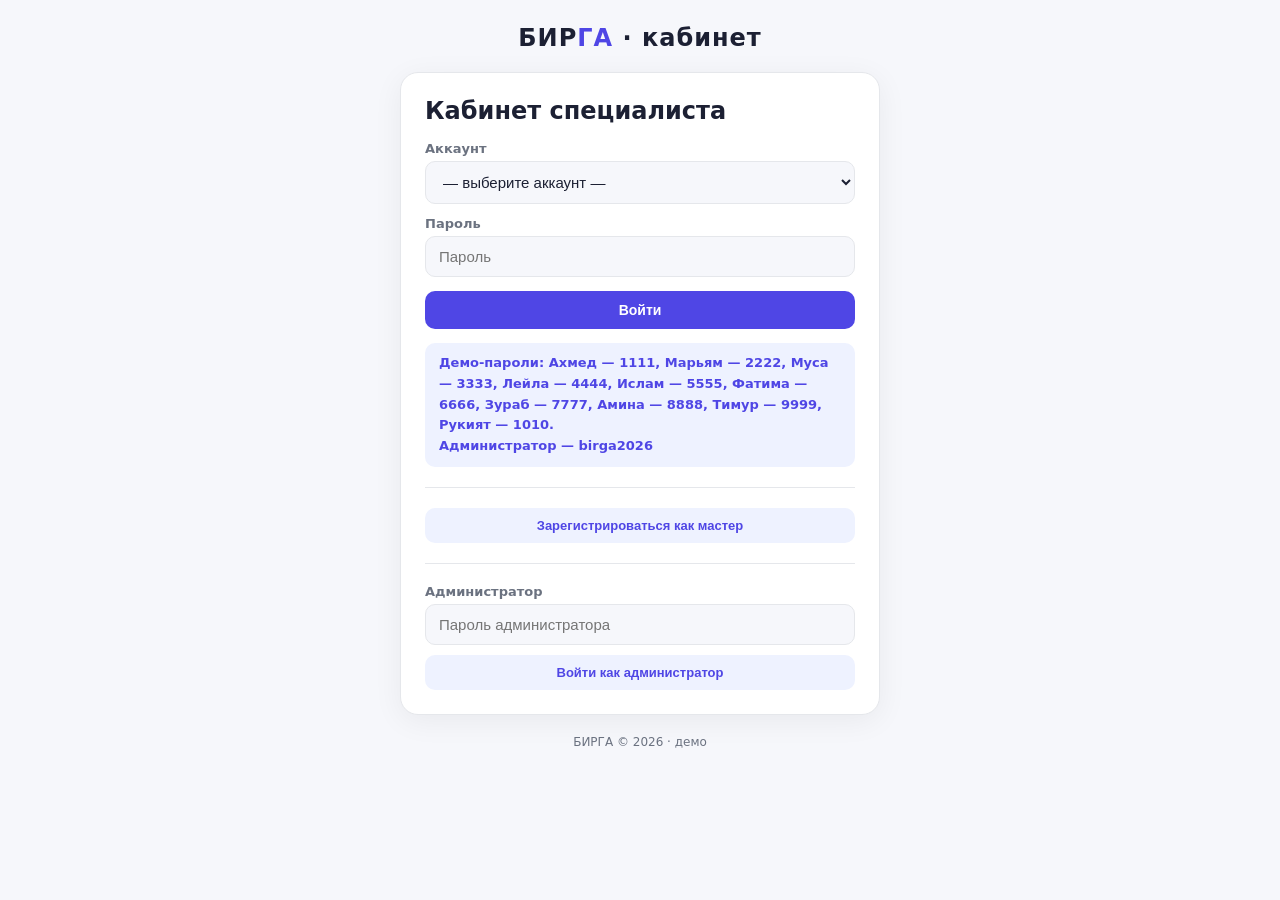
==== commit c17c4f0a: "Add files via upload" ====
--- a/specialist.html
+++ b/specialist.html
@@ -2,259 +2,248 @@
 <html lang="ru">
 <head>
 <meta charset="UTF-8">
-<meta name="viewport" content="width=device-width, initial-scale=1.0">
-<title>Birga — кабинет специалиста</title>
+<meta name="viewport" content="width=device-width, initial-scale=1">
+<title>БИРГА — кабинет специалиста</title>
 <style>
-:root{--bg:#f5f7fb;--card:#fff;--text:#1c2333;--muted:#6b7280;--accent:#3b5bfd;--accent2:#eef1ff;--border:#e5e9f2;--ok:#16a34a;--warn:#d97706;--danger:#dc2626}
-*{box-sizing:border-box;margin:0;padding:0;font-family:Arial,Helvetica,sans-serif}
-body{background:var(--bg);color:var(--text)}
-main{max-width:800px;margin:0 auto;padding:16px}
-.card{background:var(--card);border:1px solid var(--border);border-radius:16px;padding:20px;margin:20px 0}
-.btn{border:none;border-radius:10px;padding:10px 16px;font-size:14px;cursor:pointer;background:var(--accent);color:#fff;width:100%}
-.btn.ghost{background:var(--accent2);color:var(--accent)}
-.btn.small{width:auto;padding:6px 12px;font-size:13px}
-.btn.danger{background:#fde8e8;color:var(--danger)}
-input,select{width:100%;border:1px solid var(--border);border-radius:10px;padding:10px 12px;font-size:14px;background:var(--bg);color:var(--text)}
-label{display:block;font-size:13px;color:var(--muted);margin:10px 0 4px}
-h1{font-size:22px;margin:20px 0 4px}
-h3{margin-bottom:10px}
-.err{color:var(--danger);font-size:13px;min-height:16px;margin-top:6px}
-.sub{color:var(--muted);font-size:13px}
-.tabs{display:flex;gap:6px;flex-wrap:wrap;margin:14px 0}
-.tab{border:1px solid var(--border);background:var(--card);color:var(--text);border-radius:10px;padding:8px 14px;cursor:pointer;font-size:14px;position:relative}
-.tab.on{background:var(--accent);color:#fff;border-color:var(--accent)}
-.badge{position:absolute;top:-7px;right:-7px;background:#dc2626;color:#fff;border-radius:10px;font-size:11px;padding:1px 6px}
-.appt{background:var(--card);border:1px solid var(--border);border-radius:12px;padding:12px;margin-bottom:8px}
-.st{font-size:12px;padding:2px 8px;border-radius:8px;display:inline-block}
-.st.new{background:#fff7e6;color:var(--warn)}
-.st.conf{background:#e8f7ee;color:var(--ok)}
-.st.done{background:#e7f0ff;color:var(--accent)}
-.st.canc{background:#fde8e8;color:var(--danger)}
-.row{display:flex;gap:6px;margin-top:8px;flex-wrap:wrap}
-.hidden{display:none}
-table{width:100%;border-collapse:collapse;font-size:13px}
-td,th{border-bottom:1px solid var(--border);padding:8px 6px;text-align:left}
-.wd{display:flex;gap:6px;flex-wrap:wrap;margin-top:4px}
-.wd .w{border:1px solid var(--border);border-radius:8px;padding:6px 10px;cursor:pointer;font-size:13px}
-.wd .w.on{background:var(--accent);color:#fff;border-color:var(--accent)}
-.svcrow{display:flex;gap:6px;margin-bottom:6px}
-.svcrow input{flex:1}
-.svcrow .n{width:45%}
+*{box-sizing:border-box;margin:0;padding:0}
+:root{--bg:#f6f7fb;--card:#ffffff;--text:#1c2033;--muted:#6b7280;--primary:#4f46e5;--primary2:#4338ca;--line:#e5e7eb;--chip:#eef2ff;--ok:#059669;--warn:#d97706;--bad:#dc2626}
+body.dark{--bg:#12141d;--card:#1c1f2e;--text:#e8eaf2;--muted:#9aa1b5;--line:#2c3046;--chip:#262a44}
+body{font-family:system-ui,-apple-system,'Segoe UI',Roboto,sans-serif;background:var(--bg);color:var(--text);min-height:100vh;display:flex;flex-direction:column;align-items:center;padding:24px 14px}
+.logo{font-weight:800;font-size:24px;letter-spacing:1px;margin-bottom:20px;text-align:center}
+.logo span{color:var(--primary)}
+.box{background:var(--card);border:1px solid var(--line);border-radius:18px;padding:24px;width:100%;max-width:480px;box-shadow:0 6px 30px rgba(0,0,0,.06)}
+h1{font-size:24px;margin-bottom:16px}
+h2.sec{font-size:18px;margin:0 0 12px}
+label{display:block;font-size:13px;font-weight:700;margin:12px 0 5px;color:var(--muted)}
+input,select{width:100%;border:1px solid var(--line);border-radius:10px;padding:11px 13px;font-size:15px;background:var(--bg);color:var(--text)}
+.btn{background:var(--primary);color:#fff;border:none;border-radius:10px;padding:11px 18px;font-weight:700;font-size:14px;cursor:pointer;width:100%}
+.btn:hover{background:var(--primary2)}
+.btn2{background:var(--chip);color:var(--primary);border:none;border-radius:10px;padding:10px 16px;font-weight:700;font-size:13px;cursor:pointer;width:100%}
+.btn-bad{background:#fee2e2;color:var(--bad);border:none;border-radius:8px;padding:7px 12px;font-weight:700;font-size:13px;cursor:pointer}
+.btn-ok{background:#d1fae5;color:var(--ok);border:none;border-radius:8px;padding:7px 12px;font-weight:700;font-size:13px;cursor:pointer}
+.hint{background:var(--chip);color:var(--primary);border-radius:10px;padding:10px 14px;font-size:13px;font-weight:600;margin-top:14px;line-height:1.6}
+.err{color:var(--bad);font-size:13.5px;font-weight:600;margin-top:10px;display:none}
+.okm{color:var(--ok);font-size:13.5px;font-weight:600;margin-top:10px;display:none}
+.divider{border-top:1px solid var(--line);margin:20px 0}
+.tabs{display:flex;gap:8px;margin-bottom:16px;flex-wrap:wrap}
+.tab{border:none;background:var(--bg);color:var(--muted);border-radius:10px;padding:9px 14px;font-weight:700;font-size:13.5px;cursor:pointer;position:relative}
+.tab.on{background:var(--primary);color:#fff}
+.badge{position:absolute;top:-6px;right:-6px;background:var(--bad);color:#fff;border-radius:50%;min-width:20px;height:20px;font-size:11px;display:flex;align-items:center;justify-content:center;font-weight:800}
+.bk{border:1px solid var(--line);border-radius:12px;padding:13px;margin-bottom:10px}
+.bk .row1{display:flex;justify-content:space-between;align-items:center;flex-wrap:wrap;gap:6px}
+.tag{font-size:11.5px;font-weight:700;padding:3px 9px;border-radius:20px}
+.tag-new{background:#fef3c7;color:#92400e}.tag-conf{background:#dbeafe;color:#1d4ed8}.tag-done{background:#d1fae5;color:#065f46}.tag-can{background:#fee2e2;color:#991b1b}
+.tag-pay{background:var(--chip);color:var(--primary)}
+.bk .meta{color:var(--muted);font-size:13.5px;margin-top:5px}
+.bk .acts{display:flex;gap:8px;margin-top:9px;flex-wrap:wrap}
+.days{display:flex;gap:6px;flex-wrap:wrap}
+.day{border:1px solid var(--line);border-radius:8px;padding:8px 11px;font-size:13px;font-weight:700;cursor:pointer;user-select:none}
+.day.on{background:var(--primary);color:#fff;border-color:var(--primary)}
+.svcrow{display:flex;gap:8px;align-items:center;margin-bottom:8px;flex-wrap:wrap}
+.svcrow input{flex:1;min-width:90px;padding:8px 10px;font-size:14px}
+.stat{display:grid;grid-template-columns:repeat(3,1fr);gap:8px;margin:10px 0}
+.stat div{background:var(--bg);border:1px solid var(--line);border-radius:10px;padding:10px;text-align:center}
+.stat b{display:block;font-size:20px}.stat span{font-size:12px;color:var(--muted)}
+.mcard{border:1px solid var(--line);border-radius:12px;padding:14px;margin-bottom:10px}
+.mcard .hd{display:flex;justify-content:space-between;align-items:center;flex-wrap:wrap;gap:6px}
+.mcard .meta{color:var(--muted);font-size:13.5px;margin-top:5px;line-height:1.6}
+.mcard .acts{display:flex;gap:8px;margin-top:10px;flex-wrap:wrap}
+.hidden{display:none!important}
+footer{margin-top:20px;color:var(--muted);font-size:12px;text-align:center}
 </style>
 </head>
 <body>
-<main>
-<!-- ЭКРАН ВХОДА -->
-<div class="card" id="loginBox">
+<div class="logo">БИР<span>ГА</span> · кабинет</div>
+
+<div class="box" id="screenLogin">
 <h1>Кабинет специалиста</h1>
 <label>Аккаунт</label>
-<select id="acc"></select>
-<label>Пароль</label>
-<input id="pwd" type="password" placeholder="Пароль">
-<div class="err" id="lErr"></div>
-<button class="btn" onclick="login()">Войти</button>
-<hr style="border:none;border-top:1px solid var(--border);margin:16px 0">
-<button class="btn ghost" onclick="openReg()">Зарегистрироваться как мастер</button>
-<hr style="border:none;border-top:1px solid var(--border);margin:16px 0">
+<select id="accSel"><option value="">— выберите аккаунт —</option></select>
+<label>Пароль</label><input id="pass" type="password" placeholder="Пароль" onkeydown="if(event.key==='Enter')doLogin()">
+<button class="btn" style="margin-top:14px" onclick="doLogin()">Войти</button>
+<div class="err" id="loginErr"></div>
+<div class="hint" id="passHint"></div>
+<div class="divider"></div>
+<button class="btn2" onclick="toggleReg()">Зарегистрироваться как мастер</button>
+<div id="regForm" class="hidden">
+<label>Имя и фамилия</label><input id="rName" placeholder="Имя Фамилия">
+<label>Категория</label><select id="rCat"><option>Барбер</option><option>Ногти</option><option>Брови/Ресницы</option><option>Ремонт</option></select>
+<label>Город</label><select id="rCity"><option>Назрань</option><option>Магас</option><option>Карабулак</option></select>
+<label>Телефон</label><input id="rPhone" placeholder="+7 ___ ___-__-__">
+<label>Придумай пароль</label><input id="rPass" type="password" placeholder="Пароль">
+<button class="btn" style="margin-top:12px" onclick="sendReg()">Отправить заявку</button>
+<div class="okm" id="regOk"></div><div class="err" id="regErr"></div>
+</div>
+<div class="divider"></div>
 <label>Администратор</label>
-<input id="apwd" type="password" placeholder="Пароль администратора">
-<div style="margin-top:8px"><button class="btn ghost" onclick="loginAdmin()">Войти как администратор</button></div>
-<p class="sub" style="margin-top:14px">Демо-пароли: Ахмед — 1111, Марьям — 2222, Муса — 3333, Лейла — 4444, Ислам — 5555, Фатима — 6666, админ — birga2026</p>
-</div>
-
-<!-- ЭКРАН РЕГИСТРАЦИИ -->
-<div class="card hidden" id="regBox">
-<h1>Заявка на регистрацию</h1>
-<label>Имя и фамилия *</label><input id="rName" placeholder="Например: Ахмед Евлоев">
-<label>Категория *</label><input id="rCat" placeholder="Например: Ногти, Барбер">
-<label>Город *</label><input id="rCity" placeholder="Например: Назрань">
-<label>Телефон *</label><input id="rPhone" placeholder="8960…">
-<label>Придумайте пароль *</label><input id="rPwd" type="password">
-<div class="err" id="rErr"></div>
-<div class="row" style="margin-top:12px">
-<button class="btn ghost small" onclick="backLogin()">Назад</button>
-<button class="btn small" onclick="sendReg()">Отправить заявку</button>
-</div>
-</div>
-
-<!-- ПАНЕЛЬ МАСТЕРА -->
-<div id="panel" class="hidden">
-<h1 id="ph1">Кабинет</h1>
+<input id="admPass" type="password" placeholder="Пароль администратора" onkeydown="if(event.key==='Enter')doAdmin()">
+<button class="btn2" style="margin-top:10px" onclick="doAdmin()">Войти как администратор</button>
+</div>
+
+<div class="box hidden" id="screenCab">
+<div class="row1" style="display:flex;justify-content:space-between;align-items:center;margin-bottom:14px">
+<div><h1 id="cabName" style="margin:0">Кабинет</h1><div style="color:var(--muted);font-size:13px" id="cabMeta"></div></div>
+<button class="btn-bad" onclick="logout()">Выйти</button></div>
 <div class="tabs">
-<button class="tab on" id="tabB" onclick="showTab('b')">Записи</button>
-<button class="tab" onclick="showTab('p')">Профиль</button>
-<button class="btn small ghost" style="margin-left:auto" onclick="logout()">Выйти</button>
-</div>
-<div id="tabB" class="tabc"></div>
-<div id="tabP" class="tabc hidden">
-<div class="card">
-<h3>Профиль</h3>
-<label>Имя и фамилия</label><input id="pName">
-<label>Категория</label><input id="pCat">
-<label>Город</label><input id="pCity">
-<label>Телефон</label><input id="pPhone">
-<label>Рабочие дни (клик — вкл/выкл)</label>
-<div class="wd" id="pWd"></div>
-<label>Мои услуги (название + цена от/до)</label>
-<div id="pSvcs"></div>
-<button class="btn small ghost" onclick="addSvcRow()">+ Добавить услугу</button>
-<hr style="border:none;border-top:1px solid var(--border);margin:14px 0">
-<label>Сменить пароль</label><input id="pPwd" type="password" placeholder="Новый пароль">
-<div class="row" style="margin-top:10px"><button class="btn small" onclick="saveProfile()">Сохранить</button></div>
-<div class="err" id="pMsg"></div>
-</div>
-</div>
-</div>
-
-<!-- ПАНЕЛЬ АДМИНА -->
-<div id="apanel" class="hidden">
-<h1>Админ-панель</h1>
+<button class="tab on" id="tabBook" onclick="showTab('book')">Записи <span class="badge hidden" id="newBadge">0</span></button>
+<button class="tab" onclick="showTab('prof')">Профиль</button>
+<button class="tab" onclick="showTab('svc')">Услуги</button>
+</div>
+<div id="paneBook"></div>
+<div id="paneProf" class="hidden"></div>
+<div id="paneSvc" class="hidden"></div>
+</div>
+
+<div class="box hidden" id="screenAdmin">
+<div class="row1" style="display:flex;justify-content:space-between;align-items:center;margin-bottom:14px">
+<h1 style="margin:0">Админ-панель</h1><button class="btn-bad" onclick="logout()">Выйти</button></div>
 <div class="tabs">
-<button class="tab on" id="atS" onclick="showAdminTab('s')">Специалисты</button>
-<button class="tab" id="atR" onclick="showAdminTab('r')">Заявки</button>
-<button class="tab" id="atB" onclick="showAdminTab('b')">Все записи</button>
-<button class="btn small ghost" style="margin-left:auto" onclick="logout()">Выйти</button>
-</div>
-<div id="atabS"></div>
-<div id="atabR" class="hidden"></div>
-<div id="atabB" class="hidden"></div>
-<div class="row"><button class="btn small danger" onclick="resetAll()">Сбросить демо-данные</button></div>
-</div>
-</main>
+<button class="tab on" id="tabSpec" onclick="admTab('spec')">Специалисты</button>
+<button class="tab" id="tabRec" onclick="admTab('rec')">Все записи</button>
+<button class="tab" id="tabPen" onclick="admTab('pen')">Заявки <span class="badge hidden" id="penBadge">0</span></button>
+</div>
+<div id="admPane"></div>
+<button class="btn-bad" style="margin-top:14px" onclick="resetDemo()">Сбросить демо-данные</button>
+</div>
+
+<footer>БИРГА © 2026 · демо</footer>
+
 <script>
-var DEF_MASTERS=[
-{id:1,name:"Ахмед Евлоев",cat:"Барбер",city:"Назрань",phone:"89600000001",pwd:"1111",works:["Пн","Вт","Ср","Чт","Пт"],services:[{n:"Стрижка",p1:500,p2:800},{n:"Борода",p1:300,p2:500}],approved:true},
-{id:2,name:"Марьям Магомедова",cat:"Ногти",city:"Назрань",phone:"89600000002",pwd:"2222",works:["Пн","Вт","Ср","Чт","Сб"],services:[{n:"Маникюр",p1:600,p2:1000},{n:"Гель-лак",p1:800,p2:1200}],approved:true},
-{id:3,name:"Муса Цечоев",cat:"Барбер",city:"Магас",phone:"89600000003",pwd:"3333",works:["Вт","Ср","Чт","Сб","Вс"],services:[{n:"Мужская стрижка",p1:400,p2:700},{n:"Камуфляж седины",p1:500,p2:700}],approved:true},
-{id:4,name:"Лейла Барахоева",cat:"Брови/Ресницы",city:"Назрань",phone:"89600000004",pwd:"4444",works:["Пн","Ср","Пт","Сб"],services:[{n:"Коррекция бровей",p1:400,p2:600},{n:"Ламинирование",p1:1200,p2:1800}],approved:true},
-{id:5,name:"Ислам Озиев",cat:"Ремонт",city:"Назрань",phone:"89600000005",pwd:"5555",works:["Пн","Вт","Ср","Чт","Пт","Сб"],services:[{n:"Диагностика ПК",p1:500,p2:800},{n:"Установка Windows",p1:700,p2:1000}],approved:true},
-{id:6,name:"Фатима Гандалоева",cat:"Ногти",city:"Карабулак",phone:"89600000006",pwd:"6666",works:["Вт","Чт","Пт","Сб","Вс"],services:[{n:"Педикюр",p1:700,p2:1100},{n:"Наращивание",p1:1500,p2:2500}],approved:true}
+const EMOJI={'Барбер':'✂️','Ногти':'💅','Брови/Ресницы':'👁️','Ремонт':'🔧'};
+const BASE=[
+ {id:1,name:'Ахмед Евлоев',cat:'Барбер',city:'Назрань',phone:'+7 963 555-10-01',pass:'1111',days:[1,2,3,4,5,6],services:[{n:'Мужская стрижка',p1:500,p2:800},{n:'Борода',p1:300,p2:500},{n:'Стрижка + борода',p1:700,p2:1100}]},
+ {id:2,name:'Марьям Цечоева',cat:'Ногти',city:'Назрань',phone:'+7 963 555-10-02',pass:'2222',days:[1,2,3,4,5],services:[{n:'Маникюр',p1:600,p2:900},{n:'Педикюр',p1:800,p2:1200},{n:'Гель-лак',p1:900,p2:1400}]},
+ {id:3,name:'Муса Дзарахов',cat:'Барбер',city:'Магас',phone:'+7 963 555-10-03',pass:'3333',days:[2,3,4,5,6,0],services:[{n:'Мужская стрижка',p1:600,p2:900},{n:'Фейд',p1:700,p2:1000}]},
+ {id:4,name:'Лейла Оздоева',cat:'Брови/Ресницы',city:'Магас',phone:'+7 963 555-10-04',pass:'4444',days:[1,2,3,4,5],services:[{n:'Коррекция бровей',p1:400,p2:700},{n:'Ламинирование ресниц',p1:1200,p2:1800}]},
+ {id:5,name:'Ислам Картоев',cat:'Ремонт',city:'Карабулак',phone:'+7 963 555-10-05',pass:'5555',days:[1,2,3,4,5,6],services:[{n:'Диагностика телефона',p1:300,p2:500},{n:'Замена экрана',p1:1500,p2:3000},{n:'Замена батареи',p1:1000,p2:1800}]},
+ {id:6,name:'Фатима Бекова',cat:'Ногти',city:'Магас',phone:'+7 963 555-10-06',pass:'6666',days:[1,3,4,5,6],services:[{n:'Маникюр',p1:500,p2:800},{n:'Дизайн ногтей',p1:300,p2:600}]},
+ {id:7,name:'Зураб Полонкоев',cat:'Барбер',city:'Карабулак',phone:'+7 963 555-10-07',pass:'7777',days:[1,2,3,4,6,0],services:[{n:'Мужская стрижка',p1:450,p2:750},{n:'Оформление бороды',p1:350,p2:550},{n:'Камуфляж седины',p1:500,p2:800}]},
+ {id:8,name:'Амина Гандиева',cat:'Брови/Ресницы',city:'Назрань',phone:'+7 963 555-10-08',pass:'8888',days:[1,2,4,5,6],services:[{n:'Окрашивание бровей',p1:500,p2:800},{n:'Наращивание ресниц',p1:1500,p2:2500},{n:'Коррекция ресниц',p1:700,p2:1100}]},
+ {id:9,name:'Тимур Цуров',cat:'Ремонт',city:'Назрань',phone:'+7 963 555-10-09',pass:'9999',days:[1,2,3,4,5,6],services:[{n:'Диагностика ноутбука',p1:500,p2:800},{n:'Чистка от пыли',p1:800,p2:1300},{n:'Установка Windows',p1:700,p2:1200}]},
+ {id:10,name:'Рукият Барахоева',cat:'Ногти',city:'Карабулак',phone:'+7 963 555-10-10',pass:'1010',days:[2,3,4,5,6],services:[{n:'Комбинированный маникюр',p1:700,p2:1000},{n:'Наращивание ногтей',p1:1800,p2:2600}]}
 ];
-var MASTERS=JSON.parse(localStorage.getItem("b_masters")||"null");
-if(!MASTERS){MASTERS=JSON.parse(JSON.stringify(DEF_MASTERS));localStorage.setItem("b_masters",JSON.stringify(MASTERS));}
-var BOOKINGS=JSON.parse(localStorage.getItem("b_bookings")||"[]");
-var REVIEWS=JSON.parse(localStorage.getItem("b_reviews")||"{}");
-var USERS=JSON.parse(localStorage.getItem("b_users")||"{}");
-var REQ=JSON.parse(localStorage.getItem("b_requests")||"[]");
-var SEEN=JSON.parse(localStorage.getItem("b_seen")||"{}");
-function saveAll(){localStorage.setItem("b_masters",JSON.stringify(MASTERS));localStorage.setItem("b_bookings",JSON.stringify(BOOKINGS));localStorage.setItem("b_reviews",JSON.stringify(REVIEWS));localStorage.setItem("b_users",JSON.stringify(USERS));localStorage.setItem("b_requests",JSON.stringify(REQ));localStorage.setItem("b_seen",JSON.stringify(SEEN));}
-function esc(s){return String(s).replace(/&/g,"&amp;").replace(/</g,"&lt;").replace(/>/g,"&gt;").replace(/"/g,"&quot;")}
-
-// ---------- вход ----------
-function fillAcc(){
-var sel=document.getElementById("acc");
-sel.innerHTML='<option value="">— выберите аккаунт —</option>'+MASTERS.filter(function(m){return m.approved}).map(function(m){return '<option value="'+m.id+'">'+esc(m.name)+" · "+esc(m.cat)+"</option>"}).join("");}
-fillAcc();
-function login(){
-var id=+document.getElementById("acc").value,pw=document.getElementById("pwd").value;
-if(!id){document.getElementById("lErr").textContent="Выберите аккаунт из списка.";return;}
-var m=MASTERS.filter(function(x){return x.id===id})[0];
-if(m.pwd!==pw){document.getElementById("lErr").textContent="Неверный пароль. Попробуйте ещё раз.";return;}
-document.getElementById("lErr").textContent="";
-curM=m;showPanel();}
-function loginAdmin(){
-if(document.getElementById("apwd").value!=="birga2026"){document.getElementById("lErr").textContent="Неверный пароль администратора.";return;}
-document.getElementById("lErr").textContent="";
-document.getElementById("loginBox").classList.add("hidden");
-document.getElementById("apanel").classList.remove("hidden");
-showAdminTab('s');}
-function logout(){location.reload();}
-function backLogin(){document.getElementById("regBox").classList.add("hidden");document.getElementById("loginBox").classList.remove("hidden");}
-function openReg(){document.getElementById("loginBox").classList.add("hidden");document.getElementById("regBox").classList.remove("hidden");}
-function sendReg(){
-var n=document.getElementById("rName").value.trim(),c=document.getElementById("rCat").value.trim(),ci=document.getElementById("rCity").value.trim(),ph=document.getElementById("rPhone").value.replace(/\D/g,""),pw=document.getElementById("rPwd").value;
-var e="";if(n.split(" ").length<2)e+="Укажите имя и фамилию. ";if(!c)e+="Укажите категорию. ";if(!ci)e+="Укажите город. ";if(ph.length<10)e+="Телефон 10–11 цифр. ";if(pw.length<4)e+="Пароль от 4 символов.";
-if(e){document.getElementById("rErr").textContent=e.trim();return;}
-REQ.push({name:n,cat:c,city:ci,phone:ph,pwd:pw});saveAll();
-document.getElementById("regBox").innerHTML='<h1>Заявка отправлена ✅</h1><p class="sub">Администратор одобрит её, и вы появитсяесь в каталоге.</p><div class="row"><button class="btn small" onclick="location.reload()">На главную</button></div>';}
-
-// ---------- панель мастера ----------
-var curM=null,curTab='b';
-function showPanel(){
-document.getElementById("loginBox").classList.add("hidden");
-document.getElementById("panel").classList.remove("hidden");
-document.getElementById("ph1").textContent="Кабинет: "+curM.name;
-drawTab();}
-function showTab(t){curTab=t;
-document.getElementById("tabB").classList.toggle("on",t==="b");
-document.querySelector(".tab[onclick=\"showTab('p')\"]").classList.toggle("on",t==="p");
-document.getElementById("tabB").classList.toggle("hidden",t!=="b");
-document.getElementById("tabP").classList.toggle("hidden",t!=="p");
-if(t==="b"){SEEN[curM.id]=true;saveAll();}drawTab();}
-function drawTab(){
-if(curTab!=="b"){drawProfile();return;}
-var list=BOOKINGS.filter(function(b){return b.mid===curM.id}).slice().reverse();
-var cnt=BOOKINGS.filter(function(b){return b.mid===curM.id&&b.status==="новая"&&!b.cancelled}).length;
-document.getElementById("tabB").innerHTML=(cnt?'<p class="sub" style="color:var(--danger)">Новых записей: '+cnt+'</p>':"")+(list.length?"":'<div class="card">Пока нет записей.</div>');
-list.forEach(function(b){
-var idx=BOOKINGS.indexOf(b);
-var st=b.cancelled?'<span class="st canc">отменена клиентом</span>':b.status==="новая"?'<span class="st new">новая</span>':b.status==="подтверждена"?'<span class="st conf">подтверждена</span>':'<span class="st done">завершена</span>';
-var html='<div class="appt"><b>'+esc(b.fn)+" "+esc(b.ln)+'</b> <span class="sub">'+esc(b.ph)+"</span> "+st+'<div class="sub">'+esc(b.svc)+" ("+b.p1+"–"+b.p2+" ₽) · "+b.date+" в "+b.time+(b.paid?" · 💳 оплачено онлайн (демо)":" · оплата на месте")+'</div>';
-if(!b.cancelled&&b.status==="новая")html+='<div class="row"><button class="btn small" onclick="setStatus('+idx+',\'подтверждена\')">Подтвердить</button><button class="btn small danger" onclick="setStatus('+idx+',\'отменена\')">Отклонить</button></div>';
-if(b.status==="подтверждена")html+='<div class="row"><button class="btn small" onclick="setStatus('+idx+',\'завершена\')">Завершить</button></div>';
-html+="</div>";document.getElementById("tabB").insertAdjacentHTML("beforeend",html);});}
-function setStatus(i,s){BOOKINGS[i].status=s;if(s==="отменена")BOOKINGS[i].cancelled=true;saveAll();drawTab();}
-function drawProfile(){
-var m=curM;
-document.getElementById("pName").value=m.name;document.getElementById("pCat").value=m.cat;
-document.getElementById("pCity").value=m.city;document.getElementById("pPhone").value=m.phone;
-var wd=["Пн","Вт","Ср","Чт","Пт","Сб","Вс"];
-document.getElementById("pWd").innerHTML=wd.map(function(d){return '<div class="w'+(m.works.includes(d)?" on":"")+'" onclick="toggleWd(\''+d+'\')">'+d+"</div>"}).join("");
-var h="";m.services.forEach(function(s,i){h+='<div class="svcrow"><input class="n" value="'+esc(s.n)+'" onchange="updSvc('+i+',\'n\',this.value)"><input type="number" value="'+s.p1+'" onchange="updSvc('+i+',\'p1\',this.value)"><input type="number" value="'+s.p2+'" onchange="updSvc('+i+',\'p2\',this.value)"><button class="btn small danger" onclick="delSvc('+i+')">✕</button></div>'});
-document.getElementById("pSvcs").innerHTML=h;
-document.getElementById("pPwd").value="";}
-function toggleWd(d){var i=curM.works.indexOf(d);if(i>=0)curM.works.splice(i,1);else curM.works.push(d);saveAll();drawProfile();}
-function updSvc(i,k,v){curM.services[i][k]=k==="n"?v:(+v||0);saveAll();}
-function delSvc(i){curM.services.splice(i,1);saveAll();drawProfile();}
-function addSvcRow(){curM.services.push({n:"Новая услуга",p1:500,p2:1000});saveAll();drawProfile();}
-function saveProfile(){
-curM.name=document.getElementById("pName").value.trim()||curM.name;
-curM.cat=document.getElementById("pCat").value.trim()||curM.cat;
-curM.city=document.getElementById("pCity").value.trim()||curM.city;
-curM.phone=document.getElementById("pPhone").value.replace(/\D/g,"")||curM.phone;
-var pw=document.getElementById("pPwd").value.trim();if(pw)curM.pwd=pw;
-saveAll();document.getElementById("pMsg").textContent="✅ Сохранено";document.getElementById("ph1").textContent="Кабинет: "+curM.name;
-setTimeout(function(){document.getElementById("pMsg").textContent=""},2000);}
-
-// ---------- админ ----------
-function showAdminTab(t){
-["s","r","b"].forEach(function(x){document.getElementById("atab"+x.toUpperCase()).classList.toggle("hidden",x!==t);
-document.getElementById("at"+x.toUpperCase()).classList.toggle("on",x===t);});
-if(t==="s")drawAdmMasters();if(t==="r")drawAdmReqs();if(t==="b")drawAdmBookings();}
-function drawAdmMasters(){
-var h='<div class="card"><table><tr><th>Мастер</th><th>Категория</th><th>Город</th><th>Телефон</th><th>Услуг</th><th>Рейтинг</th><th>Записи (всего/новых/заверш.)</th><th></th></tr>';
-MASTERS.forEach(function(m){
-var bl=BOOKINGS.filter(function(b){return b.mid===m.id});
-var nw=bl.filter(function(b){return b.status==="новая"&&!b.cancelled}).length,dn=bl.filter(function(b){return b.status==="завершена"}).length;
-var r=REVIEWS[m.id];var avg=r?("★"+(r.reduce(function(a,x){return a+x.stars},0)/r.length).toFixed(1)):("—");
-h+='<tr><td><b>'+esc(m.name)+'</b></td><td>'+esc(m.cat)+'</td><td>'+esc(m.city)+'</td><td>'+esc(m.phone)+'</td><td>'+m.services.length+'</td><td>'+avg+'</td><td>'+bl.length+"/"+nw+"/"+dn+'</td><td><button class="btn small ghost" onclick="admShow('+m.id+')">Записи</button> <button class="btn small danger" onclick="admDel('+m.id+')">Удалить</button></td></tr>';
-if(admOpen===m.id)h+='<tr><td colspan="8">'+(bl.length?'<div style="max-height:220px;overflow:auto">'+bl.map(function(b){return '<div class="appt">'+esc(b.fn)+" "+esc(b.ln)+" · "+esc(b.svc)+" · "+b.date+" "+b.time+" · "+(b.cancelled?'<span class="st canc">отменена</span>':b.status)+(b.paid?" · 💳":"")+"</div>"}).join("")+"</div>":'<p class="sub">Записей нет</p>')+"</td></tr>";});
-document.getElementById("atabS").innerHTML=h+"</table></div>";}
-var admOpen=0;
-function admShow(id){admOpen=admOpen===id?0:id;drawAdmMasters();}
-function admDel(id){if(!confirm("Удалить мастера и все его записи?"))return;
-MASTERS=MASTERS.filter(function(m){return m.id!==id});
-BOOKINGS=BOOKINGS.filter(function(b){return b.mid!==id});delete REVIEWS[id];saveAll();drawAdmMasters();}
-function drawAdmReqs(){
-document.getElementById("atabR").innerHTML=REQ.length?REQ.map(function(r,i){return '<div class="appt"><b>'+esc(r.name)+'</b> · '+esc(r.cat)+" · "+esc(r.city)+" · "+esc(r.phone)+'<div class="row"><button class="btn small" onclick="approveReq('+i+')">Одобрить</button><button class="btn small danger" onclick="rejectReq('+i+')">Отклонить</button></div></div>'}).join(""):'<div class="card">Новых заявок нет.</div>';}
-function approveReq(i){
-var r=REQ[i];var nid=MASTERS.reduce(function(a,m){return Math.max(a,m.id)},0)+1;
-MASTERS.push({id:nid,name:r.name,cat:r.cat,city:r.city,phone:r.phone,pwd:r.pwd,works:["Пн","Вт","Ср","Чт","Пт","Сб","Вс"],services:[{n:"Услуга 1",p1:500,p2:1000}],approved:true});
-REQ.splice(i,1);saveAll();drawAdmReqs();}
-function rejectReq(i){REQ.splice(i,1);saveAll();drawAdmReqs();}
-function drawAdmBookings(){
-var h='<div class="card"><table><tr><th>Клиент</th><th>Мастер</th><th>Услуга</th><th>Дата и время</th><th>Статус</th><th>Оплата</th></tr>';
-BOOKINGS.slice().reverse().forEach(function(b){
-var m=MASTERS.filter(function(x){return x.id===b.mid})[0];
-var st=b.cancelled?'<span class="st canc">отменена</span>':b.status==="новая"?'<span class="st new">новая</span>':b.status==="подтверждена"?'<span class="st conf">подтверждена</span>':'<span class="st done">завершена</span>';
-h+='<tr><td>'+esc(b.fn)+" "+esc(b.ln)+"<br><span class='sub'>"+esc(b.ph)+"</span></td><td>"+(m?esc(m.name):"—")+'</td><td>'+esc(b.svc)+'</td><td>'+b.date+" "+b.time+"</td><td>"+st+"</td><td>"+(b.paid?"💳 онлайн":"на месте")+"</td></tr>";});
-document.getElementById("atabB").innerHTML=BOOKINGS.length?h+"</table></div>":'<div class="card">Записей пока нет.</div>';}
-function resetAll(){
-if(!confirm("Удалить все записи, отзывы и заявки и вернуть мастеров к исходным?"))return;
-localStorage.removeItem("b_bookings");localStorage.removeItem("b_reviews");localStorage.removeItem("b_requests");
-localStorage.removeItem("b_masters");localStorage.removeItem("b_users");
-MASTERS=JSON.parse(JSON.stringify(DEF_MASTERS));BOOKINGS=[];REVIEWS={};USERS={};REQ=[];
-saveAll();showAdminTab('s');}
+const ADMIN_PASS='birga2026';
+const DAYS=['Вс','Пн','Вт','Ср','Чт','Пт','Сб'];
+function getData(){try{return JSON.parse(localStorage.getItem('birgaData_v2'))||{bookings:[],reviews:[],pending:[],addedMasters:[],deletedIds:[],daysOv:{},svcOv:{},passOv:{},seen:{}}}catch(e){return {bookings:[],reviews:[],pending:[],addedMasters:[],deletedIds:[],daysOv:{},svcOv:{},passOv:{},seen:{}}}}
+function saveData(d){localStorage.setItem('birgaData_v2',JSON.stringify(d))}
+function allMasters(){const d=getData();let ms=BASE.filter(m=>!d.deletedIds.includes(m.id)).map(m=>({...m})).concat(d.addedMasters.map(m=>({...m})));
+ ms.forEach(m=>{if(d.daysOv[m.id])m.days=d.daysOv[m.id];if(d.svcOv[m.id])m.services=d.svcOv[m.id];if(d.passOv[m.id])m.pass=d.passOv[m.id];});return ms}
+function rating(m){const d=getData();const rs=d.reviews.filter(r=>r.masterId===m.id);if(!rs.length)return 4.6;return rs.reduce((a,r)=>a+r.rating,0)/rs.length}
+function esc(s){return String(s).replace(/</g,'&lt;')}
+function toastMsg(t){const el=document.createElement('div');el.textContent=t;el.style.cssText='position:fixed;bottom:24px;left:50%;transform:translateX(-50%);background:#1c2033;color:#fff;padding:12px 22px;border-radius:12px;font-weight:700;z-index:300';document.body.appendChild(el);setTimeout(()=>el.remove(),2600)}
+
+/* --- заполнение списка аккаунтов (всегда, из кода) --- */
+function fillAccounts(){const d=getData();const sel=document.getElementById('accSel');
+ let html='<option value="">— выберите аккаунт —</option>'+allMasters().map(m=>'<option value="'+m.id+'">'+m.name+' — '+m.cat+' ('+m.city+')</option>').join('');
+ sel.innerHTML=html}
+function showHint(){const d=getData();document.getElementById('passHint').innerHTML='Демо-пароли: Ахмед — 1111, Марьям — 2222, Муса — 3333, Лейла — 4444, Ислам — 5555, Фатима — 6666, Зураб — 7777, Амина — 8888, Тимур — 9999, Рукият — 1010.<br>Администратор — '+ADMIN_PASS}
+fillAccounts();showHint();
+
+function loginErr(t){const e=document.getElementById('loginErr');e.textContent=t;e.style.display=t?'block':'none'}
+function doLogin(){const sel=document.getElementById('accSel');const idRaw=sel.value;
+ if(!idRaw){loginErr('Сначала выбери аккаунт из списка');return}
+ const m=allMasters().find(x=>String(x.id)===String(idRaw));
+ if(!m){loginErr('Аккаунт не найден');return}
+ const p=document.getElementById('pass').value;
+ if(p!==m.pass){loginErr('Неверный пароль для '+m.name);return}
+ loginErr('');openCab(m.id)}
+function doAdmin(){const p=document.getElementById('admPass').value;
+ if(p!==ADMIN_PASS){loginErr(p?'Неверный пароль администратора':'');if(p)return;return}
+ loginErr('');document.getElementById('screenLogin').classList.add('hidden');document.getElementById('screenAdmin').classList.remove('hidden');admTab('spec')}
+function toggleReg(){document.getElementById('regForm').classList.toggle('hidden')}
+function sendReg(){const n=document.getElementById('rName').value.trim(),ph=document.getElementById('rPhone').value.trim(),pw=document.getElementById('rPass').value;
+ const e=document.getElementById('regErr'),o=document.getElementById('regOk');e.style.display='none';o.style.display='none';
+ if(n.length<5)return err('Укажи имя и фамилию');
+ if(ph.replace(/\D/g,'').length<10)return err('Укажи телефон полностью');
+ if(pw.length<4)return err('Пароль — минимум 4 символа');
+ function err(t){e.textContent=t;e.style.display='block'}
+ const d=getData();
+ if(d.pending.some(p=>p.phone===ph)){e.textContent='Заявка с этим телефоном уже отправлена';e.style.display='block';return}
+ d.pending.push({id:Date.now(),name:n,cat:document.getElementById('rCat').value,city:document.getElementById('rCity').value,phone:ph,pass:pw});saveData(d);
+ document.getElementById('rName').value='';document.getElementById('rPhone').value='';document.getElementById('rPass').value='';
+ o.textContent='Заявка отправлена! Администратор одобрит её в админ-панели, после этого ты войдёшь в список аккаунтов.';o.style.display='block';fillAccounts()}
+
+let CUR=null;
+function logout(){CUR=null;document.getElementById('screenCab').classList.add('hidden');document.getElementById('screenAdmin').classList.add('hidden');document.getElementById('screenLogin').classList.remove('hidden');document.getElementById('pass').value='';document.getElementById('admPass').value=''}
+function openCab(id){CUR=allMasters().find(m=>String(m.id)===String(id));document.getElementById('screenLogin').classList.add('hidden');document.getElementById('screenCab').classList.remove('hidden');
+ document.getElementById('cabName').textContent=(EMOJI[CUR.cat]||'👤')+' '+CUR.name;
+ document.getElementById('cabMeta').textContent=CUR.cat+' · '+CUR.city+' · '+CUR.phone;
+ showTab('book')}
+
+function showTab(t){['book','prof','svc'].forEach(x=>{document.getElementById('pane'+x.charAt(0).toUpperCase()+x.slice(1)).classList.toggle('hidden',x!==t)});
+ document.querySelectorAll('#screenCab .tab').forEach(b=>b.classList.remove('on'));
+ document.getElementById('tabBook').classList.toggle('on',t==='book');
+ if(t==='book')renderBook(true);if(t==='prof')renderProf();if(t==='svc')renderSvc()}
+function updateBadge(){const d=getData();const seen=d.seen[CUR.id]||[];const n=d.bookings.filter(b=>b.masterId===CUR.id&&b.status==='new'&&!seen.includes(b.id)).length;
+ const el=document.getElementById('newBadge');el.textContent=n;el.classList.toggle('hidden',n===0)}
+
+function bkRow(b){const tag={new:'<span class="tag tag-new">новая</span>',confirmed:'<span class="tag tag-conf">подтверждена</span>',done:'<span class="tag tag-done">завершена</span>',cancelled:'<span class="tag tag-can">отменена</span>'}[b.status];
+ return '<div class="bk"><div class="row1"><b>'+esc(b.name)+' '+esc(b.surname)+'</b>'+tag+'</div>'
+ +'<div class="meta">'+esc(b.service)+' · '+b.date+' в '+b.time+' · '+esc(b.phone)+' · '+(b.pay==='online'?'<span class="tag tag-pay">оплачено онлайн (демо)</span>':'оплата на месте')+'</div>'
+ +'<div class="acts">'
+ +(b.status==='new'?'<button class="btn-ok" onclick="setStatus('+b.id+',\'confirmed\')">Подтвердить</button>':'')
+ +(b.status==='confirmed'?'<button class="btn-ok" onclick="setStatus('+b.id+',\'done\')">Завершить</button>':'')
+ +(b.status==='new'||b.status==='confirmed'?'<button class="btn-bad" onclick="setStatus('+b.id+',\'cancelled\')">Отменить</button>':'')
+ +'</div></div>'}
+function renderBook(markSeen){const d=getData();
+ if(markSeen){d.seen[CUR.id]=d.bookings.filter(b=>b.masterId===CUR.id&&b.status==='new').map(b=>b.id);saveData(d)}
+ const list=d.bookings.filter(b=>b.masterId===CUR.id).sort((a,b)=>(b.date+b.time).localeCompare(a.date+a.time));
+ document.getElementById('paneBook').innerHTML=list.length?list.map(bkRow).join(''):'<div class="bk">Записей пока нет. Когда клиент запишется — здесь появится заявка, и красный кружок на вкладке «Записи».</div>';
+ updateBadge()}
+function setStatus(id,st){const d=getData();const b=d.bookings.find(x=>x.id===id);if(b){b.status=st;saveData(d);renderBook(false);toastMsg('Статус: '+({confirmed:'подтверждена',done:'завершена',cancelled:'отменена'})[st])}}
+
+function renderProf(){const m=CUR;
+ const daysHtml=DAYS.map((dn,i)=>'<div class="day'+(m.days.includes(i)?' on':'')+'" onclick="toggleDay('+i+',this)">'+dn+'</div>').join('');
+ document.getElementById('paneProf').innerHTML='<h2 class="sec">Рабочие дни</h2><p style="color:var(--muted);font-size:13px;margin-bottom:10px">Клиенты смогут выбрать только эти дни недели.</p><div class="days" id="daysBox">'+daysHtml+'</div><button class="btn" style="margin-top:14px" onclick="saveDays()">Сохранить дни</button><div class="divider"></div><h2 class="sec">Смена пароля</h2><input id="newPass" type="password" placeholder="Новый пароль"><button class="btn" style="margin-top:12px" onclick="savePass()">Сохранить пароль</button><div class="okm" id="profOk"></div>'}
+function toggleDay(i,el){const idx=CUR.days.indexOf(i);if(idx>=0){CUR.days.splice(idx,1);el.classList.remove('on')}else{CUR.days.push(i);el.classList.add('on')}}
+function saveDays(){const d=getData();d.daysOv[CUR.id]=CUR.days;saveData(d);toastMsg('Рабочие дни сохранены')}
+function savePass(){const p=document.getElementById('newPass').value;if(p.length<4){toastMsg('Пароль — минимум 4 символа');return}
+ const d=getData();d.passOv[CUR.id]=p;saveData(d);CUR.pass=p;toastMsg('Пароль обновлён')}
+
+function renderSvc(){const sv=CUR.services;
+ document.getElementById('paneSvc').innerHTML='<h2 class="sec">Твои услуги</h2>'+sv.map((s,i)=>'<div class="svcrow"><input value="'+esc(s.n)+'" id="svN'+i+'" placeholder="Название"><input value="'+s.p1+'" id="svP1'+i+'" style="max-width:80px" placeholder="от"><input value="'+s.p2+'" id="svP2'+i+'" style="max-width:80px" placeholder="до"><button class="btn-bad" onclick="delSvc('+i+')">✕</button></div>').join('')
+ +'<h2 class="sec" style="margin-top:16px">Добавить услугу</h2><div class="svcrow"><input id="newSvcN" placeholder="Название услуги"><input id="newSvcP1" style="max-width:80px" placeholder="от ₽"><input id="newSvcP2" style="max-width:80px" placeholder="до ₽"></div><button class="btn" style="margin-top:12px" onclick="addSvc()">Добавить услугу</button><div class="divider"></div><button class="btn" onclick="saveSvc()">Сохранить услуги</button>'}
+function delSvc(i){CUR.services.splice(i,1);renderSvc()}
+function addSvc(){const n=document.getElementById('newSvcN').value.trim();const p1=+document.getElementById('newSvcP1').value||0,p2=+document.getElementById('newSvcP2').value||0;
+ if(n.length<2||p1<1||p2<p1){toastMsg('Заполни название и цены (от ≤ до)');return}
+ CUR.services.push({n:n,p1:p1,p2:p2});renderSvc()}
+function saveSvc(){const d=getData();const out=[];
+ for(let i=0;i<CUR.services.length;i++){const n=document.getElementById('svN'+i).value.trim();const p1=+document.getElementById('svP1'+i).value||0,p2=+document.getElementById('svP2'+i).value||0;
+  if(n.length<2||p1<1||p2<p1){toastMsg('Проверь услугу: название и цены (от ≤ до)');return}
+  out.push({n:n,p1:p1,p2:p2})}
+ d.svcOv[CUR.id]=out;CUR.services=out;saveData(d);toastMsg('Услуги сохранены — клиенты увидят их в каталоге')}
+
+/* --- админ --- */
+function admTab(t){['spec','rec','pen'].forEach(x=>{const p=document.getElementById('admPane');if(x===t)p.dataset.mode=x;});
+ document.querySelectorAll('#screenAdmin .tab').forEach(b=>b.classList.remove('on'));
+ document.getElementById('tabSpec').classList.toggle('on',t==='spec');
+ if(t==='spec')admSpec();if(t==='rec')admRec();if(t==='pen')admPen()}
+function admSpec(){const d=getData();const ms=allMasters();
+ document.getElementById('penBadge').textContent=d.pending.length;document.getElementById('penBadge').classList.toggle('hidden',d.pending.length===0);
+ document.getElementById('admPane').innerHTML='<h2 class="sec">Все специалисты ('+ms.length+')</h2>'+ms.map(m=>{
+  const bs=d.bookings.filter(b=>b.masterId===m.id);const nNew=bs.filter(b=>b.status==='new').length;const nDone=bs.filter(b=>b.status==='done').length;
+  return '<div class="mcard"><div class="hd"><b>'+(EMOJI[m.cat]||'👤')+' '+esc(m.name)+'</b><span class="tag tag-pay">★ '+rating(m).toFixed(1)+'</span></div>'
+  +'<div class="meta">'+m.cat+' · '+m.city+' · '+esc(m.phone)+'<br>Услуг: '+m.services.length+' · Рабочие дни: '+m.days.map(x=>DAYS[x]).join(', ')+'<br>Пароль: '+esc(m.pass)+'</div>'
+  +'<div class="stat"><div><b>'+bs.length+'</b><span>всего записей</span></div><div><b>'+nNew+'</b><span>новых</span></div><div><b>'+nDone+'</b><span>завершено</span></div></div>'
+  +'<div class="acts"><button class="btn2" style="width:auto" onclick="toggleSpecBookings('+m.id+',this)">Показать записи</button><button class="btn-bad" onclick="delMaster('+m.id+')">Удалить мастера</button></div>'
+  +'<div class="hidden" id="sb'+m.id+'" style="margin-top:10px">'+(bs.length?bs.slice().reverse().map(bkRow).join(''):'<div class="meta">Записей нет</div>')+'</div></div>'}).join('')}
+function toggleSpecBookings(id,btn){const el=document.getElementById('sb'+id);el.classList.toggle('hidden');btn.textContent=el.classList.contains('hidden')?'Показать записи':'Скрыть записи'}
+function delMaster(id){if(!confirm('Удалить специалиста вместе с его записями?'))return;const d=getData();
+ if(BASE.some(m=>m.id===id)){if(!d.deletedIds.includes(id))d.deletedIds.push(id)}
+ else d.addedMasters=d.addedMasters.filter(m=>String(m.id)!==String(id));
+ d.bookings=d.bookings.filter(b=>String(b.masterId)!==String(id));saveData(d);admSpec();toastMsg('Специалист удалён')}
+function admRec(){const d=getData();const ms=allMasters();
+ const list=d.bookings.slice().sort((a,b)=>(b.date+b.time).localeCompare(a.date+a.time));
+ document.getElementById('admPane').innerHTML='<h2 class="sec">Все записи ('+list.length+')</h2>'+(list.length?list.map(b=>{const m=ms.find(x=>String(x.id)===String(b.masterId));
+  return '<div class="bk"><div class="row1"><b>'+esc(b.name)+' '+esc(b.surname)+' → '+(m?esc(m.name):'мастер удалён')+'</b>'+{new:'<span class="tag tag-new">новая</span>',confirmed:'<span class="tag tag-conf">подтверждена</span>',done:'<span class="tag tag-done">завершена</span>',cancelled:'<span class="tag tag-can">отменена</span>'}[b.status]+'</div><div class="meta">'+esc(b.service)+' · '+b.date+' в '+b.time+' · '+esc(b.phone)+' · '+(b.pay==='online'?'оплачено онлайн (демо)':'оплата на месте')+'</div></div>'}).join(''):'<div class="bk">Записей пока нет.</div>')}
+function admPen(){const d=getData();
+ document.getElementById('penBadge').textContent=d.pending.length;document.getElementById('penBadge').classList.toggle('hidden',d.pending.length===0);
+ document.getElementById('admPane').innerHTML='<h2 class="sec">Заявки на регистрацию ('+d.pending.length+')</h2>'+(d.pending.length?d.pending.map(p=>'<div class="mcard"><div class="hd"><b>'+esc(p.name)+'</b></div><div class="meta">'+p.cat+' · '+p.city+' · '+esc(p.phone)+' · пароль: '+esc(p.pass)+'</div><div class="acts"><button class="btn-ok" onclick="approve('+p.id+')">Одобрить</button><button class="btn-bad" onclick="decline('+p.id+')">Отклонить</button></div></div>').join(''):'<div class="bk">Новых заявок нет. Заявки приходят, когда мастер регистрируется на этой странице.</div>')}
+function approve(id){const d=getData();const p=d.pending.find(x=>x.id===id);if(!p)return;
+ d.addedMasters.push({id:'a'+Date.now(),name:p.name,cat:p.cat,city:p.city,phone:p.phone,pass:p.pass,days:[1,2,3,4,5],services:[{n:'Консультация',p1:300,p2:500}]});
+ d.pending=d.pending.filter(x=>x.id!==id);saveData(d);admPen();toastMsg(p.name+' добавлен в каталог')}
+function decline(id){const d=getData();d.pending=d.pending.filter(x=>x.id!==id);saveData(d);admPen()}
+function resetDemo(){if(!confirm('Удалить все записи, отзывы и заявки?'))return;localStorage.removeItem('birgaData_v2');location.reload()}
 </script>
 </body>
-</html>
+</html>
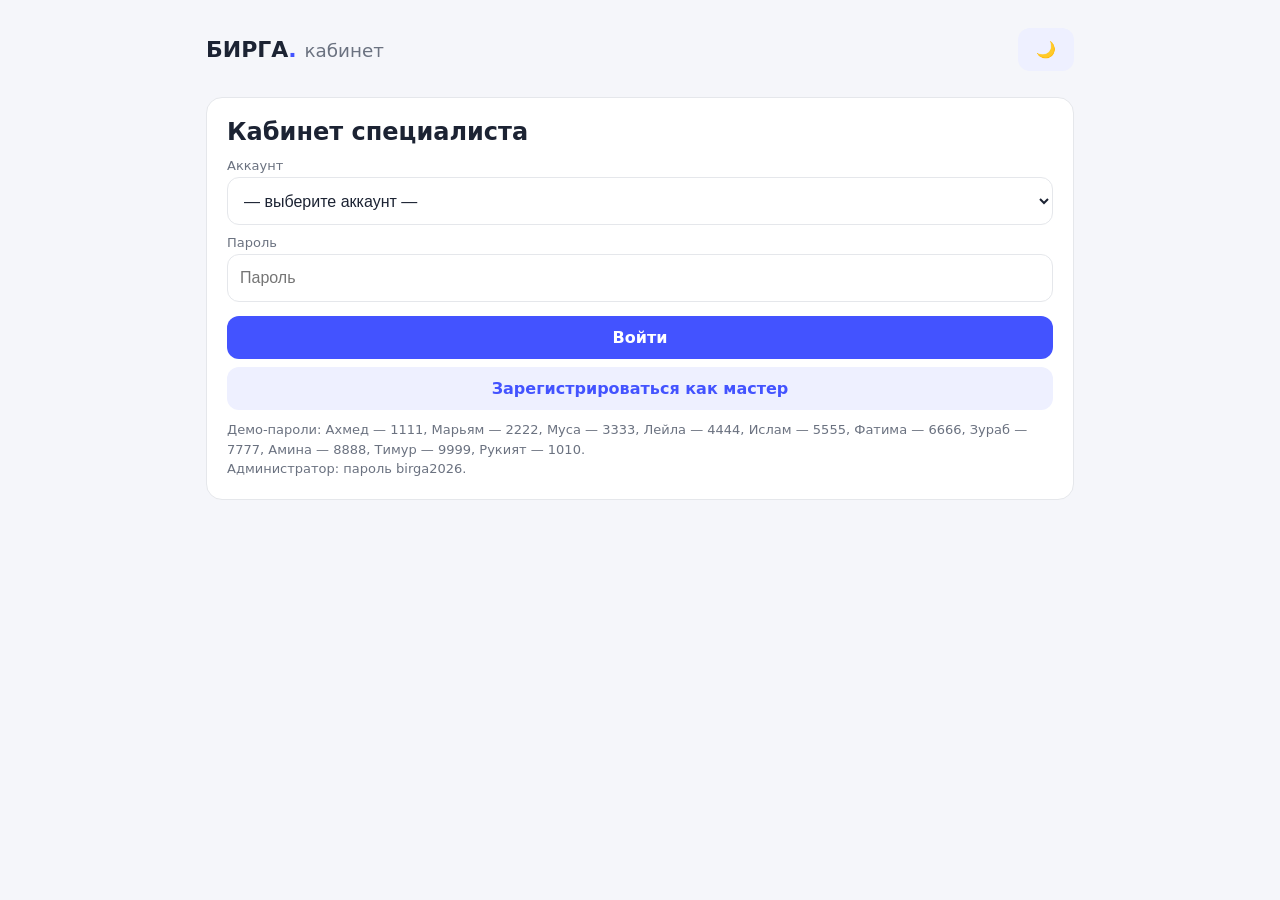
==== commit 044e4cc3: "Add files via upload" ====
--- a/specialist.html
+++ b/specialist.html
@@ -5,245 +5,205 @@
 <meta name="viewport" content="width=device-width, initial-scale=1">
 <title>БИРГА — кабинет специалиста</title>
 <style>
+:root{--bg:#f5f6fa;--card:#fff;--text:#1c2333;--muted:#6b7280;--acc:#4353ff;--acc2:#eef0ff;--line:#e5e7eb}
+body.dark{--bg:#11141d;--card:#1b1f2c;--text:#eef0f6;--muted:#9aa3b2;--acc2:#262b3d;--line:#2a2f40}
 *{box-sizing:border-box;margin:0;padding:0}
-:root{--bg:#f6f7fb;--card:#ffffff;--text:#1c2033;--muted:#6b7280;--primary:#4f46e5;--primary2:#4338ca;--line:#e5e7eb;--chip:#eef2ff;--ok:#059669;--warn:#d97706;--bad:#dc2626}
-body.dark{--bg:#12141d;--card:#1c1f2e;--text:#e8eaf2;--muted:#9aa1b5;--line:#2c3046;--chip:#262a44}
-body{font-family:system-ui,-apple-system,'Segoe UI',Roboto,sans-serif;background:var(--bg);color:var(--text);min-height:100vh;display:flex;flex-direction:column;align-items:center;padding:24px 14px}
-.logo{font-weight:800;font-size:24px;letter-spacing:1px;margin-bottom:20px;text-align:center}
-.logo span{color:var(--primary)}
-.box{background:var(--card);border:1px solid var(--line);border-radius:18px;padding:24px;width:100%;max-width:480px;box-shadow:0 6px 30px rgba(0,0,0,.06)}
-h1{font-size:24px;margin-bottom:16px}
-h2.sec{font-size:18px;margin:0 0 12px}
-label{display:block;font-size:13px;font-weight:700;margin:12px 0 5px;color:var(--muted)}
-input,select{width:100%;border:1px solid var(--line);border-radius:10px;padding:11px 13px;font-size:15px;background:var(--bg);color:var(--text)}
-.btn{background:var(--primary);color:#fff;border:none;border-radius:10px;padding:11px 18px;font-weight:700;font-size:14px;cursor:pointer;width:100%}
-.btn:hover{background:var(--primary2)}
-.btn2{background:var(--chip);color:var(--primary);border:none;border-radius:10px;padding:10px 16px;font-weight:700;font-size:13px;cursor:pointer;width:100%}
-.btn-bad{background:#fee2e2;color:var(--bad);border:none;border-radius:8px;padding:7px 12px;font-weight:700;font-size:13px;cursor:pointer}
-.btn-ok{background:#d1fae5;color:var(--ok);border:none;border-radius:8px;padding:7px 12px;font-weight:700;font-size:13px;cursor:pointer}
-.hint{background:var(--chip);color:var(--primary);border-radius:10px;padding:10px 14px;font-size:13px;font-weight:600;margin-top:14px;line-height:1.6}
-.err{color:var(--bad);font-size:13.5px;font-weight:600;margin-top:10px;display:none}
-.okm{color:var(--ok);font-size:13.5px;font-weight:600;margin-top:10px;display:none}
-.divider{border-top:1px solid var(--line);margin:20px 0}
-.tabs{display:flex;gap:8px;margin-bottom:16px;flex-wrap:wrap}
-.tab{border:none;background:var(--bg);color:var(--muted);border-radius:10px;padding:9px 14px;font-weight:700;font-size:13.5px;cursor:pointer;position:relative}
-.tab.on{background:var(--primary);color:#fff}
-.badge{position:absolute;top:-6px;right:-6px;background:var(--bad);color:#fff;border-radius:50%;min-width:20px;height:20px;font-size:11px;display:flex;align-items:center;justify-content:center;font-weight:800}
-.bk{border:1px solid var(--line);border-radius:12px;padding:13px;margin-bottom:10px}
-.bk .row1{display:flex;justify-content:space-between;align-items:center;flex-wrap:wrap;gap:6px}
-.tag{font-size:11.5px;font-weight:700;padding:3px 9px;border-radius:20px}
-.tag-new{background:#fef3c7;color:#92400e}.tag-conf{background:#dbeafe;color:#1d4ed8}.tag-done{background:#d1fae5;color:#065f46}.tag-can{background:#fee2e2;color:#991b1b}
-.tag-pay{background:var(--chip);color:var(--primary)}
-.bk .meta{color:var(--muted);font-size:13.5px;margin-top:5px}
-.bk .acts{display:flex;gap:8px;margin-top:9px;flex-wrap:wrap}
+body{font-family:system-ui,'Segoe UI',Arial,sans-serif;background:var(--bg);color:var(--text)}
+.wrap{max-width:900px;margin:0 auto;padding:16px}
+header{display:flex;align-items:center;justify-content:space-between;padding:12px 0;flex-wrap:wrap;gap:8px}
+.logo{font-weight:800;font-size:22px}.logo span{color:var(--acc)}
+button{font:inherit;cursor:pointer;border:0;border-radius:12px;padding:12px 18px;background:var(--acc);color:#fff;font-weight:600}
+.btn2{background:var(--acc2);color:var(--acc)}
+.btnred{background:#fee2e2;color:#b91c1c}
+.cardbox{background:var(--card);border:1px solid var(--line);border-radius:16px;padding:20px;margin-top:14px}
+h1{font-size:24px;margin-bottom:12px}h2{font-size:18px;margin:20px 0 10px}
+select,input{font-size:16px;padding:12px;border:1px solid var(--line);border-radius:12px;background:var(--card);color:var(--text);width:100%;min-height:48px}
+select{appearance:auto;-webkit-appearance:menulist}
+label{display:block;font-size:13px;color:var(--muted);margin:10px 0 4px}
+.err{color:#dc2626;font-size:13px;margin-top:8px;display:none}
+.hint{font-size:13px;color:var(--muted);margin-top:10px;line-height:1.5}
+.tabs{display:flex;gap:8px;flex-wrap:wrap;margin:14px 0}
+.tab{position:relative}
+.tab .badge{position:absolute;top:-6px;right:-6px;background:#dc2626;color:#fff;border-radius:20px;font-size:11px;padding:2px 7px;font-weight:700}
+.bk{border:1px solid var(--line);border-radius:12px;padding:12px;margin-bottom:10px;display:flex;justify-content:space-between;gap:10px;flex-wrap:wrap;align-items:center}
+.tag{font-size:12px;border-radius:20px;padding:4px 10px;font-weight:600}
+.t-new{background:#fef3c7;color:#92400e}.t-ok{background:#dcfce7;color:#166534}.t-done{background:#dbeafe;color:#1e40af}.t-cancel{background:#fee2e2;color:#b91c1c}
+.meta{color:var(--muted);font-size:13px}
+.row{display:flex;gap:8px;flex-wrap:wrap;align-items:center}
+.row>*{flex:1 1 120px}
 .days{display:flex;gap:6px;flex-wrap:wrap}
-.day{border:1px solid var(--line);border-radius:8px;padding:8px 11px;font-size:13px;font-weight:700;cursor:pointer;user-select:none}
-.day.on{background:var(--primary);color:#fff;border-color:var(--primary)}
-.svcrow{display:flex;gap:8px;align-items:center;margin-bottom:8px;flex-wrap:wrap}
-.svcrow input{flex:1;min-width:90px;padding:8px 10px;font-size:14px}
-.stat{display:grid;grid-template-columns:repeat(3,1fr);gap:8px;margin:10px 0}
-.stat div{background:var(--bg);border:1px solid var(--line);border-radius:10px;padding:10px;text-align:center}
-.stat b{display:block;font-size:20px}.stat span{font-size:12px;color:var(--muted)}
-.mcard{border:1px solid var(--line);border-radius:12px;padding:14px;margin-bottom:10px}
-.mcard .hd{display:flex;justify-content:space-between;align-items:center;flex-wrap:wrap;gap:6px}
-.mcard .meta{color:var(--muted);font-size:13.5px;margin-top:5px;line-height:1.6}
-.mcard .acts{display:flex;gap:8px;margin-top:10px;flex-wrap:wrap}
-.hidden{display:none!important}
-footer{margin-top:20px;color:var(--muted);font-size:12px;text-align:center}
+.days label{border:1px solid var(--line);border-radius:10px;padding:8px 10px;cursor:pointer;color:var(--text);font-size:14px;margin:0}
+table{width:100%;border-collapse:collapse;font-size:14px}
+td,th{border-bottom:1px solid var(--line);padding:8px 6px;text-align:left}
+.svc{border:1px solid var(--line);border-radius:12px;padding:10px;margin-bottom:8px}
+.overlay{position:fixed;inset:0;background:rgba(10,12,20,.55);display:none;align-items:center;justify-content:center;padding:16px;z-index:50}
+.overlay.show{display:flex}
+.modal{background:var(--card);border-radius:18px;padding:20px;max-width:420px;width:100%}
+@media(max-width:600px){td,th{padding:6px 4px}}
 </style>
 </head>
 <body>
-<div class="logo">БИР<span>ГА</span> · кабинет</div>
-
-<div class="box" id="screenLogin">
-<h1>Кабинет специалиста</h1>
-<label>Аккаунт</label>
-<select id="accSel"><option value="">— выберите аккаунт —</option></select>
-<label>Пароль</label><input id="pass" type="password" placeholder="Пароль" onkeydown="if(event.key==='Enter')doLogin()">
-<button class="btn" style="margin-top:14px" onclick="doLogin()">Войти</button>
-<div class="err" id="loginErr"></div>
-<div class="hint" id="passHint"></div>
-<div class="divider"></div>
-<button class="btn2" onclick="toggleReg()">Зарегистрироваться как мастер</button>
-<div id="regForm" class="hidden">
-<label>Имя и фамилия</label><input id="rName" placeholder="Имя Фамилия">
-<label>Категория</label><select id="rCat"><option>Барбер</option><option>Ногти</option><option>Брови/Ресницы</option><option>Ремонт</option></select>
-<label>Город</label><select id="rCity"><option>Назрань</option><option>Магас</option><option>Карабулак</option></select>
-<label>Телефон</label><input id="rPhone" placeholder="+7 ___ ___-__-__">
-<label>Придумай пароль</label><input id="rPass" type="password" placeholder="Пароль">
-<button class="btn" style="margin-top:12px" onclick="sendReg()">Отправить заявку</button>
-<div class="okm" id="regOk"></div><div class="err" id="regErr"></div>
-</div>
-<div class="divider"></div>
-<label>Администратор</label>
-<input id="admPass" type="password" placeholder="Пароль администратора" onkeydown="if(event.key==='Enter')doAdmin()">
-<button class="btn2" style="margin-top:10px" onclick="doAdmin()">Войти как администратор</button>
-</div>
-
-<div class="box hidden" id="screenCab">
-<div class="row1" style="display:flex;justify-content:space-between;align-items:center;margin-bottom:14px">
-<div><h1 id="cabName" style="margin:0">Кабинет</h1><div style="color:var(--muted);font-size:13px" id="cabMeta"></div></div>
-<button class="btn-bad" onclick="logout()">Выйти</button></div>
-<div class="tabs">
-<button class="tab on" id="tabBook" onclick="showTab('book')">Записи <span class="badge hidden" id="newBadge">0</span></button>
-<button class="tab" onclick="showTab('prof')">Профиль</button>
-<button class="tab" onclick="showTab('svc')">Услуги</button>
-</div>
-<div id="paneBook"></div>
-<div id="paneProf" class="hidden"></div>
-<div id="paneSvc" class="hidden"></div>
-</div>
-
-<div class="box hidden" id="screenAdmin">
-<div class="row1" style="display:flex;justify-content:space-between;align-items:center;margin-bottom:14px">
-<h1 style="margin:0">Админ-панель</h1><button class="btn-bad" onclick="logout()">Выйти</button></div>
-<div class="tabs">
-<button class="tab on" id="tabSpec" onclick="admTab('spec')">Специалисты</button>
-<button class="tab" id="tabRec" onclick="admTab('rec')">Все записи</button>
-<button class="tab" id="tabPen" onclick="admTab('pen')">Заявки <span class="badge hidden" id="penBadge">0</span></button>
-</div>
-<div id="admPane"></div>
-<button class="btn-bad" style="margin-top:14px" onclick="resetDemo()">Сбросить демо-данные</button>
-</div>
-
-<footer>БИРГА © 2026 · демо</footer>
-
+<div class="wrap">
+<header>
+  <div class="logo">БИРГА<span>.</span> <small style="font-weight:400;color:var(--muted)">кабинет</small></div>
+  <div style="display:flex;gap:8px">
+    <button class="btn2" onclick="document.body.classList.toggle('dark')">🌙</button>
+    <button id="logoutBtn" class="btn2" style="display:none" onclick="logout()">Выйти</button>
+  </div>
+</header>
+<div class="cardbox" id="loginBox">
+  <h1>Кабинет специалиста</h1>
+  <label>Аккаунт</label>
+  <select id="acc"></select>
+  <label>Пароль</label>
+  <input id="pass" type="password" placeholder="Пароль">
+  <div class="err" id="err"></div>
+  <button style="width:100%;margin-top:14px" onclick="login()">Войти</button>
+  <button class="btn2" style="width:100%;margin-top:8px" onclick="showReg()">Зарегистрироваться как мастер</button>
+  <div class="hint">Демо-пароли: Ахмед — 1111, Марьям — 2222, Муса — 3333, Лейла — 4444, Ислам — 5555, Фатима — 6666, Зураб — 7777, Амина — 8888, Тимур — 9999, Рукият — 1010.<br>Администратор: пароль birga2026.</div>
+</div>
+<div class="cardbox" id="regBox" style="display:none">
+  <h1>Регистрация мастера</h1>
+  <label>Имя и фамилия</label><input id="rName">
+  <label>Категория</label><select id="rCat"><option>Барбер</option><option>Ногти</option><option>Брови/Ресницы</option><option>Ремонт</option></select>
+  <label>Город</label><select id="rCity"><option>Назрань</option><option>Магас</option><option>Карабулак</option></select>
+  <label>Телефон</label><input id="rPhone">
+  <label>Пароль (придумайте)</label><input id="rPass">
+  <div class="err" id="rErr"></div>
+  <button style="width:100%;margin-top:14px" onclick="sendReg()">Отправить заявку</button>
+  <button class="btn2" style="width:100%;margin-top:8px" onclick="hideReg()">Назад ко входу</button>
+  <div class="hint">Заявку проверит администратор платформы — после одобрения твой профиль появится в каталоге.</div>
+</div>
+<div id="cabinet" style="display:none">
+  <div class="tabs">
+    <button class="tab" id="tbBook" onclick="tab('book')">Записи <span class="badge" id="badge" style="display:none">0</span></button>
+    <button class="tab btn2" id="tbProf" onclick="tab('prof')">Профиль</button>
+  </div>
+  <div class="cardbox" id="paneBook"></div>
+  <div class="cardbox" id="paneProf" style="display:none"></div>
+</div>
+<div id="admin" style="display:none">
+  <div class="tabs">
+    <button class="tab" id="tbA1" onclick="atab(1)">Специалисты</button>
+    <button class="tab btn2" id="tbA2" onclick="atab(2)">Заявки <span class="badge" id="reqBadge" style="display:none">0</span></button>
+    <button class="tab btn2" id="tbA3" onclick="atab(3)">Все записи</button>
+  </div>
+  <div class="cardbox" id="apane1"></div>
+  <div class="cardbox" id="apane2" style="display:none"></div>
+  <div class="cardbox" id="apane3" style="display:none"></div>
+  <div class="cardbox"><button class="btnred" onclick="resetAll()">Сбросить демо-данные</button></div>
+</div>
+</div>
+<div class="overlay" id="ov" onclick="if(event.target===this)this.classList.remove('show')">
+  <div class="modal" id="modal"></div>
+</div>
 <script>
-const EMOJI={'Барбер':'✂️','Ногти':'💅','Брови/Ресницы':'👁️','Ремонт':'🔧'};
-const BASE=[
- {id:1,name:'Ахмед Евлоев',cat:'Барбер',city:'Назрань',phone:'+7 963 555-10-01',pass:'1111',days:[1,2,3,4,5,6],services:[{n:'Мужская стрижка',p1:500,p2:800},{n:'Борода',p1:300,p2:500},{n:'Стрижка + борода',p1:700,p2:1100}]},
- {id:2,name:'Марьям Цечоева',cat:'Ногти',city:'Назрань',phone:'+7 963 555-10-02',pass:'2222',days:[1,2,3,4,5],services:[{n:'Маникюр',p1:600,p2:900},{n:'Педикюр',p1:800,p2:1200},{n:'Гель-лак',p1:900,p2:1400}]},
- {id:3,name:'Муса Дзарахов',cat:'Барбер',city:'Магас',phone:'+7 963 555-10-03',pass:'3333',days:[2,3,4,5,6,0],services:[{n:'Мужская стрижка',p1:600,p2:900},{n:'Фейд',p1:700,p2:1000}]},
- {id:4,name:'Лейла Оздоева',cat:'Брови/Ресницы',city:'Магас',phone:'+7 963 555-10-04',pass:'4444',days:[1,2,3,4,5],services:[{n:'Коррекция бровей',p1:400,p2:700},{n:'Ламинирование ресниц',p1:1200,p2:1800}]},
- {id:5,name:'Ислам Картоев',cat:'Ремонт',city:'Карабулак',phone:'+7 963 555-10-05',pass:'5555',days:[1,2,3,4,5,6],services:[{n:'Диагностика телефона',p1:300,p2:500},{n:'Замена экрана',p1:1500,p2:3000},{n:'Замена батареи',p1:1000,p2:1800}]},
- {id:6,name:'Фатима Бекова',cat:'Ногти',city:'Магас',phone:'+7 963 555-10-06',pass:'6666',days:[1,3,4,5,6],services:[{n:'Маникюр',p1:500,p2:800},{n:'Дизайн ногтей',p1:300,p2:600}]},
- {id:7,name:'Зураб Полонкоев',cat:'Барбер',city:'Карабулак',phone:'+7 963 555-10-07',pass:'7777',days:[1,2,3,4,6,0],services:[{n:'Мужская стрижка',p1:450,p2:750},{n:'Оформление бороды',p1:350,p2:550},{n:'Камуфляж седины',p1:500,p2:800}]},
- {id:8,name:'Амина Гандиева',cat:'Брови/Ресницы',city:'Назрань',phone:'+7 963 555-10-08',pass:'8888',days:[1,2,4,5,6],services:[{n:'Окрашивание бровей',p1:500,p2:800},{n:'Наращивание ресниц',p1:1500,p2:2500},{n:'Коррекция ресниц',p1:700,p2:1100}]},
- {id:9,name:'Тимур Цуров',cat:'Ремонт',city:'Назрань',phone:'+7 963 555-10-09',pass:'9999',days:[1,2,3,4,5,6],services:[{n:'Диагностика ноутбука',p1:500,p2:800},{n:'Чистка от пыли',p1:800,p2:1300},{n:'Установка Windows',p1:700,p2:1200}]},
- {id:10,name:'Рукият Барахоева',cat:'Ногти',city:'Карабулак',phone:'+7 963 555-10-10',pass:'1010',days:[2,3,4,5,6],services:[{n:'Комбинированный маникюр',p1:700,p2:1000},{n:'Наращивание ногтей',p1:1800,p2:2600}]}
-];
-const ADMIN_PASS='birga2026';
-const DAYS=['Вс','Пн','Вт','Ср','Чт','Пт','Сб'];
-function getData(){try{return JSON.parse(localStorage.getItem('birgaData_v2'))||{bookings:[],reviews:[],pending:[],addedMasters:[],deletedIds:[],daysOv:{},svcOv:{},passOv:{},seen:{}}}catch(e){return {bookings:[],reviews:[],pending:[],addedMasters:[],deletedIds:[],daysOv:{},svcOv:{},passOv:{},seen:{}}}}
-function saveData(d){localStorage.setItem('birgaData_v2',JSON.stringify(d))}
-function allMasters(){const d=getData();let ms=BASE.filter(m=>!d.deletedIds.includes(m.id)).map(m=>({...m})).concat(d.addedMasters.map(m=>({...m})));
- ms.forEach(m=>{if(d.daysOv[m.id])m.days=d.daysOv[m.id];if(d.svcOv[m.id])m.services=d.svcOv[m.id];if(d.passOv[m.id])m.pass=d.passOv[m.id];});return ms}
-function rating(m){const d=getData();const rs=d.reviews.filter(r=>r.masterId===m.id);if(!rs.length)return 4.6;return rs.reduce((a,r)=>a+r.rating,0)/rs.length}
-function esc(s){return String(s).replace(/</g,'&lt;')}
-function toastMsg(t){const el=document.createElement('div');el.textContent=t;el.style.cssText='position:fixed;bottom:24px;left:50%;transform:translateX(-50%);background:#1c2033;color:#fff;padding:12px 22px;border-radius:12px;font-weight:700;z-index:300';document.body.appendChild(el);setTimeout(()=>el.remove(),2600)}
-
-/* --- заполнение списка аккаунтов (всегда, из кода) --- */
-function fillAccounts(){const d=getData();const sel=document.getElementById('accSel');
- let html='<option value="">— выберите аккаунт —</option>'+allMasters().map(m=>'<option value="'+m.id+'">'+m.name+' — '+m.cat+' ('+m.city+')</option>').join('');
- sel.innerHTML=html}
-function showHint(){const d=getData();document.getElementById('passHint').innerHTML='Демо-пароли: Ахмед — 1111, Марьям — 2222, Муса — 3333, Лейла — 4444, Ислам — 5555, Фатима — 6666, Зураб — 7777, Амина — 8888, Тимур — 9999, Рукият — 1010.<br>Администратор — '+ADMIN_PASS}
-fillAccounts();showHint();
-
-function loginErr(t){const e=document.getElementById('loginErr');e.textContent=t;e.style.display=t?'block':'none'}
-function doLogin(){const sel=document.getElementById('accSel');const idRaw=sel.value;
- if(!idRaw){loginErr('Сначала выбери аккаунт из списка');return}
- const m=allMasters().find(x=>String(x.id)===String(idRaw));
- if(!m){loginErr('Аккаунт не найден');return}
- const p=document.getElementById('pass').value;
- if(p!==m.pass){loginErr('Неверный пароль для '+m.name);return}
- loginErr('');openCab(m.id)}
-function doAdmin(){const p=document.getElementById('admPass').value;
- if(p!==ADMIN_PASS){loginErr(p?'Неверный пароль администратора':'');if(p)return;return}
- loginErr('');document.getElementById('screenLogin').classList.add('hidden');document.getElementById('screenAdmin').classList.remove('hidden');admTab('spec')}
-function toggleReg(){document.getElementById('regForm').classList.toggle('hidden')}
-function sendReg(){const n=document.getElementById('rName').value.trim(),ph=document.getElementById('rPhone').value.trim(),pw=document.getElementById('rPass').value;
- const e=document.getElementById('regErr'),o=document.getElementById('regOk');e.style.display='none';o.style.display='none';
- if(n.length<5)return err('Укажи имя и фамилию');
- if(ph.replace(/\D/g,'').length<10)return err('Укажи телефон полностью');
- if(pw.length<4)return err('Пароль — минимум 4 символа');
- function err(t){e.textContent=t;e.style.display='block'}
- const d=getData();
- if(d.pending.some(p=>p.phone===ph)){e.textContent='Заявка с этим телефоном уже отправлена';e.style.display='block';return}
- d.pending.push({id:Date.now(),name:n,cat:document.getElementById('rCat').value,city:document.getElementById('rCity').value,phone:ph,pass:pw});saveData(d);
- document.getElementById('rName').value='';document.getElementById('rPhone').value='';document.getElementById('rPass').value='';
- o.textContent='Заявка отправлена! Администратор одобрит её в админ-панели, после этого ты войдёшь в список аккаунтов.';o.style.display='block';fillAccounts()}
-
-let CUR=null;
-function logout(){CUR=null;document.getElementById('screenCab').classList.add('hidden');document.getElementById('screenAdmin').classList.add('hidden');document.getElementById('screenLogin').classList.remove('hidden');document.getElementById('pass').value='';document.getElementById('admPass').value=''}
-function openCab(id){CUR=allMasters().find(m=>String(m.id)===String(id));document.getElementById('screenLogin').classList.add('hidden');document.getElementById('screenCab').classList.remove('hidden');
- document.getElementById('cabName').textContent=(EMOJI[CUR.cat]||'👤')+' '+CUR.name;
- document.getElementById('cabMeta').textContent=CUR.cat+' · '+CUR.city+' · '+CUR.phone;
- showTab('book')}
-
-function showTab(t){['book','prof','svc'].forEach(x=>{document.getElementById('pane'+x.charAt(0).toUpperCase()+x.slice(1)).classList.toggle('hidden',x!==t)});
- document.querySelectorAll('#screenCab .tab').forEach(b=>b.classList.remove('on'));
- document.getElementById('tabBook').classList.toggle('on',t==='book');
- if(t==='book')renderBook(true);if(t==='prof')renderProf();if(t==='svc')renderSvc()}
-function updateBadge(){const d=getData();const seen=d.seen[CUR.id]||[];const n=d.bookings.filter(b=>b.masterId===CUR.id&&b.status==='new'&&!seen.includes(b.id)).length;
- const el=document.getElementById('newBadge');el.textContent=n;el.classList.toggle('hidden',n===0)}
-
-function bkRow(b){const tag={new:'<span class="tag tag-new">новая</span>',confirmed:'<span class="tag tag-conf">подтверждена</span>',done:'<span class="tag tag-done">завершена</span>',cancelled:'<span class="tag tag-can">отменена</span>'}[b.status];
- return '<div class="bk"><div class="row1"><b>'+esc(b.name)+' '+esc(b.surname)+'</b>'+tag+'</div>'
- +'<div class="meta">'+esc(b.service)+' · '+b.date+' в '+b.time+' · '+esc(b.phone)+' · '+(b.pay==='online'?'<span class="tag tag-pay">оплачено онлайн (демо)</span>':'оплата на месте')+'</div>'
- +'<div class="acts">'
- +(b.status==='new'?'<button class="btn-ok" onclick="setStatus('+b.id+',\'confirmed\')">Подтвердить</button>':'')
- +(b.status==='confirmed'?'<button class="btn-ok" onclick="setStatus('+b.id+',\'done\')">Завершить</button>':'')
- +(b.status==='new'||b.status==='confirmed'?'<button class="btn-bad" onclick="setStatus('+b.id+',\'cancelled\')">Отменить</button>':'')
- +'</div></div>'}
-function renderBook(markSeen){const d=getData();
- if(markSeen){d.seen[CUR.id]=d.bookings.filter(b=>b.masterId===CUR.id&&b.status==='new').map(b=>b.id);saveData(d)}
- const list=d.bookings.filter(b=>b.masterId===CUR.id).sort((a,b)=>(b.date+b.time).localeCompare(a.date+a.time));
- document.getElementById('paneBook').innerHTML=list.length?list.map(bkRow).join(''):'<div class="bk">Записей пока нет. Когда клиент запишется — здесь появится заявка, и красный кружок на вкладке «Записи».</div>';
- updateBadge()}
-function setStatus(id,st){const d=getData();const b=d.bookings.find(x=>x.id===id);if(b){b.status=st;saveData(d);renderBook(false);toastMsg('Статус: '+({confirmed:'подтверждена',done:'завершена',cancelled:'отменена'})[st])}}
-
-function renderProf(){const m=CUR;
- const daysHtml=DAYS.map((dn,i)=>'<div class="day'+(m.days.includes(i)?' on':'')+'" onclick="toggleDay('+i+',this)">'+dn+'</div>').join('');
- document.getElementById('paneProf').innerHTML='<h2 class="sec">Рабочие дни</h2><p style="color:var(--muted);font-size:13px;margin-bottom:10px">Клиенты смогут выбрать только эти дни недели.</p><div class="days" id="daysBox">'+daysHtml+'</div><button class="btn" style="margin-top:14px" onclick="saveDays()">Сохранить дни</button><div class="divider"></div><h2 class="sec">Смена пароля</h2><input id="newPass" type="password" placeholder="Новый пароль"><button class="btn" style="margin-top:12px" onclick="savePass()">Сохранить пароль</button><div class="okm" id="profOk"></div>'}
-function toggleDay(i,el){const idx=CUR.days.indexOf(i);if(idx>=0){CUR.days.splice(idx,1);el.classList.remove('on')}else{CUR.days.push(i);el.classList.add('on')}}
-function saveDays(){const d=getData();d.daysOv[CUR.id]=CUR.days;saveData(d);toastMsg('Рабочие дни сохранены')}
-function savePass(){const p=document.getElementById('newPass').value;if(p.length<4){toastMsg('Пароль — минимум 4 символа');return}
- const d=getData();d.passOv[CUR.id]=p;saveData(d);CUR.pass=p;toastMsg('Пароль обновлён')}
-
-function renderSvc(){const sv=CUR.services;
- document.getElementById('paneSvc').innerHTML='<h2 class="sec">Твои услуги</h2>'+sv.map((s,i)=>'<div class="svcrow"><input value="'+esc(s.n)+'" id="svN'+i+'" placeholder="Название"><input value="'+s.p1+'" id="svP1'+i+'" style="max-width:80px" placeholder="от"><input value="'+s.p2+'" id="svP2'+i+'" style="max-width:80px" placeholder="до"><button class="btn-bad" onclick="delSvc('+i+')">✕</button></div>').join('')
- +'<h2 class="sec" style="margin-top:16px">Добавить услугу</h2><div class="svcrow"><input id="newSvcN" placeholder="Название услуги"><input id="newSvcP1" style="max-width:80px" placeholder="от ₽"><input id="newSvcP2" style="max-width:80px" placeholder="до ₽"></div><button class="btn" style="margin-top:12px" onclick="addSvc()">Добавить услугу</button><div class="divider"></div><button class="btn" onclick="saveSvc()">Сохранить услуги</button>'}
-function delSvc(i){CUR.services.splice(i,1);renderSvc()}
-function addSvc(){const n=document.getElementById('newSvcN').value.trim();const p1=+document.getElementById('newSvcP1').value||0,p2=+document.getElementById('newSvcP2').value||0;
- if(n.length<2||p1<1||p2<p1){toastMsg('Заполни название и цены (от ≤ до)');return}
- CUR.services.push({n:n,p1:p1,p2:p2});renderSvc()}
-function saveSvc(){const d=getData();const out=[];
- for(let i=0;i<CUR.services.length;i++){const n=document.getElementById('svN'+i).value.trim();const p1=+document.getElementById('svP1'+i).value||0,p2=+document.getElementById('svP2'+i).value||0;
-  if(n.length<2||p1<1||p2<p1){toastMsg('Проверь услугу: название и цены (от ≤ до)');return}
-  out.push({n:n,p1:p1,p2:p2})}
- d.svcOv[CUR.id]=out;CUR.services=out;saveData(d);toastMsg('Услуги сохранены — клиенты увидят их в каталоге')}
-
-/* --- админ --- */
-function admTab(t){['spec','rec','pen'].forEach(x=>{const p=document.getElementById('admPane');if(x===t)p.dataset.mode=x;});
- document.querySelectorAll('#screenAdmin .tab').forEach(b=>b.classList.remove('on'));
- document.getElementById('tabSpec').classList.toggle('on',t==='spec');
- if(t==='spec')admSpec();if(t==='rec')admRec();if(t==='pen')admPen()}
-function admSpec(){const d=getData();const ms=allMasters();
- document.getElementById('penBadge').textContent=d.pending.length;document.getElementById('penBadge').classList.toggle('hidden',d.pending.length===0);
- document.getElementById('admPane').innerHTML='<h2 class="sec">Все специалисты ('+ms.length+')</h2>'+ms.map(m=>{
-  const bs=d.bookings.filter(b=>b.masterId===m.id);const nNew=bs.filter(b=>b.status==='new').length;const nDone=bs.filter(b=>b.status==='done').length;
-  return '<div class="mcard"><div class="hd"><b>'+(EMOJI[m.cat]||'👤')+' '+esc(m.name)+'</b><span class="tag tag-pay">★ '+rating(m).toFixed(1)+'</span></div>'
-  +'<div class="meta">'+m.cat+' · '+m.city+' · '+esc(m.phone)+'<br>Услуг: '+m.services.length+' · Рабочие дни: '+m.days.map(x=>DAYS[x]).join(', ')+'<br>Пароль: '+esc(m.pass)+'</div>'
-  +'<div class="stat"><div><b>'+bs.length+'</b><span>всего записей</span></div><div><b>'+nNew+'</b><span>новых</span></div><div><b>'+nDone+'</b><span>завершено</span></div></div>'
-  +'<div class="acts"><button class="btn2" style="width:auto" onclick="toggleSpecBookings('+m.id+',this)">Показать записи</button><button class="btn-bad" onclick="delMaster('+m.id+')">Удалить мастера</button></div>'
-  +'<div class="hidden" id="sb'+m.id+'" style="margin-top:10px">'+(bs.length?bs.slice().reverse().map(bkRow).join(''):'<div class="meta">Записей нет</div>')+'</div></div>'}).join('')}
-function toggleSpecBookings(id,btn){const el=document.getElementById('sb'+id);el.classList.toggle('hidden');btn.textContent=el.classList.contains('hidden')?'Показать записи':'Скрыть записи'}
-function delMaster(id){if(!confirm('Удалить специалиста вместе с его записями?'))return;const d=getData();
- if(BASE.some(m=>m.id===id)){if(!d.deletedIds.includes(id))d.deletedIds.push(id)}
- else d.addedMasters=d.addedMasters.filter(m=>String(m.id)!==String(id));
- d.bookings=d.bookings.filter(b=>String(b.masterId)!==String(id));saveData(d);admSpec();toastMsg('Специалист удалён')}
-function admRec(){const d=getData();const ms=allMasters();
- const list=d.bookings.slice().sort((a,b)=>(b.date+b.time).localeCompare(a.date+a.time));
- document.getElementById('admPane').innerHTML='<h2 class="sec">Все записи ('+list.length+')</h2>'+(list.length?list.map(b=>{const m=ms.find(x=>String(x.id)===String(b.masterId));
-  return '<div class="bk"><div class="row1"><b>'+esc(b.name)+' '+esc(b.surname)+' → '+(m?esc(m.name):'мастер удалён')+'</b>'+{new:'<span class="tag tag-new">новая</span>',confirmed:'<span class="tag tag-conf">подтверждена</span>',done:'<span class="tag tag-done">завершена</span>',cancelled:'<span class="tag tag-can">отменена</span>'}[b.status]+'</div><div class="meta">'+esc(b.service)+' · '+b.date+' в '+b.time+' · '+esc(b.phone)+' · '+(b.pay==='online'?'оплачено онлайн (демо)':'оплата на месте')+'</div></div>'}).join(''):'<div class="bk">Записей пока нет.</div>')}
-function admPen(){const d=getData();
- document.getElementById('penBadge').textContent=d.pending.length;document.getElementById('penBadge').classList.toggle('hidden',d.pending.length===0);
- document.getElementById('admPane').innerHTML='<h2 class="sec">Заявки на регистрацию ('+d.pending.length+')</h2>'+(d.pending.length?d.pending.map(p=>'<div class="mcard"><div class="hd"><b>'+esc(p.name)+'</b></div><div class="meta">'+p.cat+' · '+p.city+' · '+esc(p.phone)+' · пароль: '+esc(p.pass)+'</div><div class="acts"><button class="btn-ok" onclick="approve('+p.id+')">Одобрить</button><button class="btn-bad" onclick="decline('+p.id+')">Отклонить</button></div></div>').join(''):'<div class="bk">Новых заявок нет. Заявки приходят, когда мастер регистрируется на этой странице.</div>')}
-function approve(id){const d=getData();const p=d.pending.find(x=>x.id===id);if(!p)return;
- d.addedMasters.push({id:'a'+Date.now(),name:p.name,cat:p.cat,city:p.city,phone:p.phone,pass:p.pass,days:[1,2,3,4,5],services:[{n:'Консультация',p1:300,p2:500}]});
- d.pending=d.pending.filter(x=>x.id!==id);saveData(d);admPen();toastMsg(p.name+' добавлен в каталог')}
-function decline(id){const d=getData();d.pending=d.pending.filter(x=>x.id!==id);saveData(d);admPen()}
-function resetDemo(){if(!confirm('Удалить все записи, отзывы и заявки?'))return;localStorage.removeItem('birgaData_v2');location.reload()}
+const KEY='birgaData_v2';
+const DEF=[
+["m1","Ахмед Евлоев","Барбер","Назрань","1111",[["Стрижка",400,600],["Борода",300,500],["Стрижка+борода",650,900]],4.9],
+["m2","Марьям Цечоева","Ногти","Назрань","2222",[["Маникюр",500,800],["Педикюр",700,1000],["Покрытие гель-лак",600,900]],4.8],
+["m3","Муса Дзарахов","Барбер","Магас","3333",[["Стрижка",450,700],["Камуфляж седины",400,600]],4.7],
+["m4","Лейла Оздоева","Брови/Ресницы","Магас","4444",[["Ламинирование ресниц",900,1400],["Коррекция бровей",350,600]],4.9],
+["m5","Ислам Картоев","Ремонт","Карабулак","5555",[["Замена экрана",1200,2500],["Чистка от пыли",500,800]],4.6],
+["m6","Фатима Бекова","Ногти","Магас","6666",[["Маникюр",450,750],["Наращивание",1200,1800]],4.8],
+["m7","Зураб Полонкоев","Барбер","Карабулак","7777",[["Стрижка",400,650],["Оформление бороды",350,550]],4.7],
+["m8","Амина Гандиева","Брови/Ресницы","Назрань","8888",[["Брови",400,700],["Ресницы",1000,1600]],4.8],
+["m9","Тимур Цуров","Ремонт","Назрань","9999",[["Ремонт телефона",1000,3000],["Установка ПО",400,700]],4.5],
+["m10","Рукият Барахоева","Ногти","Карабулак","1010",[["Маникюр",500,850],["Дизайн ногтей",700,1200]],5.0]];
+function defaultData(){return {masters:DEF.map(d=>({id:d[0],name:d[1],cat:d[2],city:d[3],pass:d[4],phone:"",services:d[5].map(s=>({name:s[0],from:s[1],to:s[2]})),workDays:[1,2,3,4,5],base:d[6],reviews:[]})),bookings:[],requests:[]};}
+function load(){try{const d=JSON.parse(localStorage.getItem(KEY));if(d&&d.masters&&d.masters.length)return d;}catch(e){}const d=defaultData();save(d);return d;}
+function save(d){localStorage.setItem(KEY,JSON.stringify(d));}
+let data=load(),me=null;
+function esc(s){return String(s).replace(/[&<>"]/g,c=>({'&':'&amp;','<':'&lt;','>':'&gt;','"':'&quot;'}[c]));}
+function fillAcc(){
+  const sel=document.getElementById('acc');
+  sel.innerHTML='<option value="">— выберите аккаунт —</option>'+data.masters.map(m=>'<option value="'+m.id+'">'+esc(m.name)+' · '+m.cat+'</option>').join('');
+}
+window.addEventListener('storage',()=>{data=load();fillAcc();refresh();});
+document.addEventListener('visibilitychange',()=>{if(!document.hidden){data=load();refresh();}});
+fillAcc();
+function login(){
+  const id=document.getElementById('acc').value,p=document.getElementById('pass').value,err=document.getElementById('err');
+  err.style.display='none';
+  if(!id){err.textContent='Выберите аккаунт из списка';err.style.display='block';return;}
+  if(id==='admin'||p==='birga2026'){if(p==='birga2026'){enterAdmin();return;}}
+  const m=data.masters.find(x=>x.id===id);
+  if(!m){err.textContent='Аккаунт не найден';err.style.display='block';return;}
+  if(m.pass!==p){err.textContent='Неверный пароль. Подсказки — под кнопкой.';err.style.display='block';return;}
+  me=m;document.getElementById('loginBox').style.display='none';document.getElementById('regBox').style.display='none';
+  document.getElementById('cabinet').style.display='block';document.getElementById('logoutBtn').style.display='inline-block';
+  refresh();
+}
+function enterAdmin(){
+  me='admin';document.getElementById('loginBox').style.display='none';document.getElementById('regBox').style.display='none';
+  document.getElementById('admin').style.display='block';document.getElementById('logoutBtn').style.display='inline-block';
+  arefresh();
+}
+function logout(){me=null;location.reload();}
+function showReg(){document.getElementById('loginBox').style.display='none';document.getElementById('regBox').style.display='block';}
+function hideReg(){document.getElementById('regBox').style.display='none';document.getElementById('loginBox').style.display='block';}
+function sendReg(){
+  const n=document.getElementById('rName').value.trim(),ph=document.getElementById('rPhone').value.trim(),p=document.getElementById('rPass').value.trim();
+  const e=document.getElementById('rErr');e.style.display='none';
+  if(!n||!ph||!p){e.textContent='Заполните все поля';e.style.display='block';return;}
+  data.requests.push({id:Date.now(),name:n,cat:document.getElementById('rCat').value,city:document.getElementById('rCity').value,phone:ph,pass:p,services:[{name:'Услуга',from:500,to:1000}]});
+  save(data);hideReg();
+  document.getElementById('err').textContent='Заявка отправлена! Ждите одобрения администратора.';document.getElementById('err').style.color='#166534';document.getElementById('err').style.display='block';
+}
+function tab(t){
+  document.getElementById('paneBook').style.display=t==='book'?'block':'none';
+  document.getElementById('paneProf').style.display=t==='prof'?'block':'none';
+  document.getElementById('tbBook').className=t==='book'?'tab':'tab btn2';
+  document.getElementById('tbProf').className=t==='prof'?'tab btn2':'tab btn2';
+  if(t==='book'){data=load();me.bookings&&0;data.bookings.filter(b=>b.masterId===me.id).forEach(b=>b.seen=true);save(data);}
+  refresh();
+}
+function refresh(){
+  if(!me||me==='admin')return;
+  const list=data.bookings.filter(b=>b.masterId===me.id).sort((a,b)=>b.id-a.id);
+  const unseen=data.bookings.filter(b=>b.masterId===me.id&&!b.seen).length;
+  const bg=document.getElementById('badge');bg.textContent=unseen;bg.style.display=unseen?'inline-block':'none';
+  const st={new:'<span class="tag t-new">новая</span>',confirmed:'<span class="tag t-ok">подтверждена</span>',done:'<span class="tag t-done">завершена</span>',canceled:'<span class="tag t-cancel">отменена</span>'};
+  document.getElementById('paneBook').innerHTML='<div class="row" style="margin-bottom:12px"><button class="btn2" onclick="refreshNow()">🔄 Обновить</button><span class="meta">Записей: '+list.length+'</span></div>'
+    +(list.length?list.map(b=>'<div class="bk"><div><b>'+esc(b.clientName)+'</b> · '+esc(b.service)+'<br><span class="meta">'+b.date+' в '+b.time+' · '+esc(b.clientPhone)+' · '+(b.pay==='online'?'оплачено онлайн (демо)':'оплата на месте')+'</span></div><div style="text-align:right">'+st[b.status]+'<div style="margin-top:8px;display:flex;gap:6px;justify-content:flex-end;flex-wrap:wrap">'
+    +(b.status==='new'?'<button onclick="setStatus('+b.id+',\'confirmed\')">Подтвердить</button>':'')
+    +(b.status==='confirmed'?'<button class="btn2" onclick="setStatus('+b.id+',\'done\')">Завершить</button>':'')
+    +(b.status==='new'||b.status==='confirmed'?'<button class="btnred" onclick="setStatus('+b.id+',\'canceled\')">Отменить</button>':'')
+    +(b.status==='done'&&b.review?'<div class="meta">Отзыв: '+'★'.repeat(b.review.stars)+'</div>':'')
+    +'</div></div></div>').join(''):'<div class="meta">Пока нет записей. Когда клиент запишется через сайт — заявка появится здесь.</div>');
+  const P=['Вс','Пн','Вт','Ср','Чт','Пт','Сб'];
+  document.getElementById('paneProf').innerHTML='<h2 style="margin-top:0">Профиль</h2>'
+   +'<label>Рабочие дни</label><div class="days">'+P.map((d,i)=>'<label><input type="checkbox" style="width:auto;min-height:0" '+(me.workDays.includes(i)?'checked':'')+' onchange="toggleDay('+i+')"> '+d+'</label>').join('')+'</div>'
+   +'<h2>Услуги</h2><div id="svcList">'+me.services.map((s,i)=>'<div class="svc"><div class="row"><input value="'+esc(s.name)+'" onchange="editSvc('+i+',\'name\',this.value)"><input type="number" value="'+s.from+'" onchange="editSvc('+i+',\'from\',this.value)"><input type="number" value="'+s.to+'" onchange="editSvc('+i+',\'to\',this.value)"><button class="btnred" style="flex:0 0 auto" onclick="delSvc('+i+')">×</button></div></div>').join('')+'</div>'
+   +'<button class="btn2" onclick="addSvc()">+ Добавить услугу</button>'
+   +'<h2>Телефон</h2><input value="'+esc(me.phone||'')+'" onchange="me.phone=this.value;save(data)">'
+   +'<h2>Смена пароля</h2><div class="row"><input id="np" type="password" placeholder="Новый пароль"><button onclick="changePass()">Сохранить</button></div>'
+   +'<div class="hint">Рейтинг: '+(me.reviews.length?(me.reviews.reduce((s,r)=>s+r.stars,0)/me.reviews.length).toFixed(1):me.base)+' · отзывов: '+me.reviews.length+'</div>';
+}
+function refreshNow(){data=load();refresh();}
+function setStatus(id,s){data=load();const b=data.bookings.find(x=>x.id===id);if(b){b.status=s;b.seen=true;save(data);refresh();}}
+function toggleDay(i){if(me.workDays.includes(i)){me.workDays=me.workDays.filter(x=>x!==i);}else{me.workDays.push(i);}save(data);}
+function editSvc(i,f,v){const s=me.services[i];if(f==='name')s.name=v;else s[f]=parseInt(v)||0;save(data);}
+function delSvc(i){me.services.splice(i,1);save(data);refresh();}
+function addSvc(){me.services.push({name:'Новая услуга',from:500,to:1000});save(data);refresh();}
+function changePass(){const v=document.getElementById('np').value.trim();if(v){me.pass=v;save(data);alert('Пароль изменён');}}
+function arefresh(){
+  document.getElementById('reqBadge').textContent=data.requests.length;
+  document.getElementById('reqBadge').style.display=data.requests.length?'inline-block':'none';
+  document.getElementById('apane1').innerHTML=data.masters.map(m=>{
+    const bs=data.bookings.filter(b=>b.masterId===m.id);
+    return '<div class="svc"><div class="row"><div><b>'+esc(m.name)+'</b><br><span class="meta">'+m.cat+' · '+m.city+' · '+esc(m.phone||'телефон не указан')+'</span></div><div class="meta">Записей: '+bs.length+' (новых: '+bs.filter(b=>b.status==='new').length+', завершённых: '+bs.filter(b=>b.status==='done').length+')<br>Пароль: '+esc(m.pass)+'</div></div><div style="margin-top:8px;display:flex;gap:8px;flex-wrap:wrap"><button class="btn2" onclick="toggleRec('+m.id+')">Показать записи</button><button class="btnred" onclick="delMaster(\''+m.id+'\')">Удалить мастера</button></div><div id="rec'+m.id+'" style="display:none;margin-top:8px">'+(bs.length?bs.map(b=>'<div class="meta">'+b.date+' '+b.time+' — '+esc(b.clientName)+' · '+esc(b.service)+' · '+b.status+'</div>').join(''):'<div class="meta">Записей нет</div>')+'</div></div>';
+  }).join('');
+  document.getElementById('apane2').innerHTML=data.requests.length?data.requests.map(r=>'<div class="bk"><div><b>'+esc(r.name)+'</b> · '+r.cat+' · '+r.city+'<br><span class="meta">'+esc(r.phone)+'</span></div><div class="row"><button onclick="approve('+r.id+')">Одобрить</button><button class="btnred" onclick="reject('+r.id+')">Отклонить</button></div></div>').join(''):'<div class="meta">Новых заявок нет.</div>';
+  const st={new:'<span class="tag t-new">новая</span>',confirmed:'<span class="tag t-ok">подтверждена</span>',done:'<span class="tag t-done">завершена</span>',canceled:'<span class="tag t-cancel">отменена</span>'};
+  document.getElementById('apane3').innerHTML=data.bookings.length?'<table><tr><th>Мастер</th><th>Клиент</th><th>Услуга</th><th>Дата</th><th>Статус</th></tr>'+data.bookings.slice().reverse().map(b=>'<tr><td>'+esc(b.masterName)+'</td><td>'+esc(b.clientName)+'</td><td>'+esc(b.service)+'</td><td>'+b.date+' '+b.time+'</td><td>'+st[b.status]+'</td></tr>').join('')+'</table>':'<div class="meta">Записей ещё нет.</div>';
+}
+function atab(n){for(let i=1;i<=3;i++)document.getElementById('apane'+i).style.display=i===n?'block':'none';arefresh();}
+function toggleRec(id){const el=document.getElementById('rec'+id);el.style.display=el.style.display==='none'?'block':'none';}
+function delMaster(id){if(!confirm('Удалить мастера вместе с его записями?'))return;data.masters=data.masters.filter(m=>m.id!==id);data.bookings=data.bookings.filter(b=>b.masterId!==id);save(data);arefresh();}
+function approve(id){const r=data.requests.find(x=>x.id===id);if(!r)return;const nid='m'+Date.now();data.masters.push({id:nid,name:r.name,cat:r.cat,city:r.city,pass:r.pass,phone:r.phone,services:r.services,workDays:[1,2,3,4,5],base:5,reviews:[]});data.requests=data.requests.filter(x=>x.id!==id);save(data);arefresh();fillAcc();}
+function reject(id){data.requests=data.requests.filter(x=>x.id!==id);save(data);arefresh();}
+function resetAll(){if(!confirm('Сбросить все демо-данные?'))return;localStorage.removeItem(KEY);location.reload();}
 </script>
 </body>
 </html>
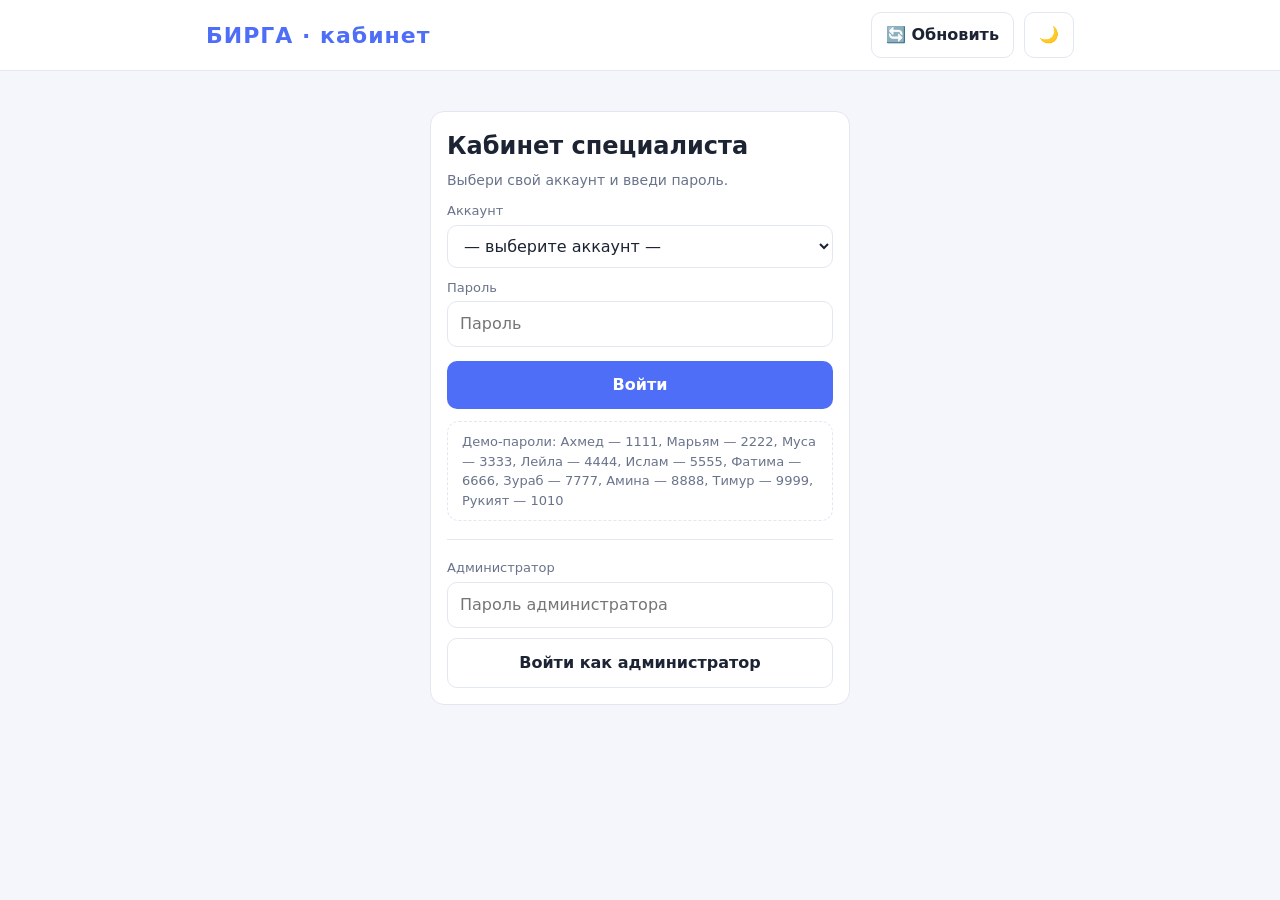
==== commit c727d747: "Add files via upload" ====
--- a/specialist.html
+++ b/specialist.html
@@ -2,208 +2,332 @@
 <html lang="ru">
 <head>
 <meta charset="UTF-8">
-<meta name="viewport" content="width=device-width, initial-scale=1">
+<meta name="viewport" content="width=device-width, initial-scale=1.0">
 <title>БИРГА — кабинет специалиста</title>
 <style>
-:root{--bg:#f5f6fa;--card:#fff;--text:#1c2333;--muted:#6b7280;--acc:#4353ff;--acc2:#eef0ff;--line:#e5e7eb}
-body.dark{--bg:#11141d;--card:#1b1f2c;--text:#eef0f6;--muted:#9aa3b2;--acc2:#262b3d;--line:#2a2f40}
+:root{--bg:#f4f6fb;--card:#fff;--text:#1c2333;--mut:#69738a;--acc:#4f6ef7;--line:#e3e7f2;--ok:#1a9b57;--bad:#d84f4f}
+body.dark{--bg:#12151f;--card:#1c2130;--text:#eef1f8;--mut:#9aa3ba;--line:#2a3044}
 *{box-sizing:border-box;margin:0;padding:0}
-body{font-family:system-ui,'Segoe UI',Arial,sans-serif;background:var(--bg);color:var(--text)}
-.wrap{max-width:900px;margin:0 auto;padding:16px}
-header{display:flex;align-items:center;justify-content:space-between;padding:12px 0;flex-wrap:wrap;gap:8px}
-.logo{font-weight:800;font-size:22px}.logo span{color:var(--acc)}
-button{font:inherit;cursor:pointer;border:0;border-radius:12px;padding:12px 18px;background:var(--acc);color:#fff;font-weight:600}
-.btn2{background:var(--acc2);color:var(--acc)}
-.btnred{background:#fee2e2;color:#b91c1c}
-.cardbox{background:var(--card);border:1px solid var(--line);border-radius:16px;padding:20px;margin-top:14px}
-h1{font-size:24px;margin-bottom:12px}h2{font-size:18px;margin:20px 0 10px}
-select,input{font-size:16px;padding:12px;border:1px solid var(--line);border-radius:12px;background:var(--card);color:var(--text);width:100%;min-height:48px}
-select{appearance:auto;-webkit-appearance:menulist}
-label{display:block;font-size:13px;color:var(--muted);margin:10px 0 4px}
-.err{color:#dc2626;font-size:13px;margin-top:8px;display:none}
-.hint{font-size:13px;color:var(--muted);margin-top:10px;line-height:1.5}
-.tabs{display:flex;gap:8px;flex-wrap:wrap;margin:14px 0}
-.tab{position:relative}
-.tab .badge{position:absolute;top:-6px;right:-6px;background:#dc2626;color:#fff;border-radius:20px;font-size:11px;padding:2px 7px;font-weight:700}
-.bk{border:1px solid var(--line);border-radius:12px;padding:12px;margin-bottom:10px;display:flex;justify-content:space-between;gap:10px;flex-wrap:wrap;align-items:center}
-.tag{font-size:12px;border-radius:20px;padding:4px 10px;font-weight:600}
-.t-new{background:#fef3c7;color:#92400e}.t-ok{background:#dcfce7;color:#166534}.t-done{background:#dbeafe;color:#1e40af}.t-cancel{background:#fee2e2;color:#b91c1c}
-.meta{color:var(--muted);font-size:13px}
-.row{display:flex;gap:8px;flex-wrap:wrap;align-items:center}
-.row>*{flex:1 1 120px}
-.days{display:flex;gap:6px;flex-wrap:wrap}
-.days label{border:1px solid var(--line);border-radius:10px;padding:8px 10px;cursor:pointer;color:var(--text);font-size:14px;margin:0}
+body{font-family:system-ui,-apple-system,'Segoe UI',Roboto,sans-serif;background:var(--bg);color:var(--text);line-height:1.5}
+.wrap{max-width:900px;margin:0 auto;padding:0 16px}
+header{background:var(--card);border-bottom:1px solid var(--line);padding:12px 0;position:sticky;top:0;z-index:50}
+.hrow{display:flex;align-items:center;gap:10px;justify-content:space-between;flex-wrap:wrap}
+.logo{font-weight:800;font-size:22px;letter-spacing:1px;color:var(--acc)}
+button{font:inherit;cursor:pointer;border:none;border-radius:10px;padding:10px 14px;background:var(--acc);color:#fff;font-weight:600}
+button.sec{background:transparent;color:var(--text);border:1px solid var(--line)}
+button.big{width:100%;padding:12px}
+button:active{transform:scale(.98)}
+input,select,textarea{font:inherit;font-size:16px;width:100%;padding:10px 12px;border:1px solid var(--line);border-radius:10px;background:var(--card);color:var(--text)}
+label{display:block;font-size:13px;color:var(--mut);margin:10px 0 4px}
+.card{background:var(--card);border:1px solid var(--line);border-radius:14px;padding:16px;margin:16px 0}
+.login{max-width:420px;margin:40px auto}
+h1{font-size:24px;margin-bottom:6px}
+.hint{background:var(--card);border:1px dashed var(--line);border-radius:12px;padding:10px 14px;font-size:13px;color:var(--mut);margin-top:12px}
+.err{color:var(--bad);font-size:14px;margin-top:8px;display:none}
+.tabs{display:flex;gap:6px;flex-wrap:wrap;margin:16px 0}
+.tab{padding:10px 16px;border-radius:10px;background:var(--card);border:1px solid var(--line);color:var(--text);font-weight:600;position:relative}
+.tab.act{background:var(--acc);color:#fff;border-color:var(--acc)}
+.badge{position:absolute;top:-7px;right:-7px;background:#d84f4f;color:#fff;font-size:11px;min-width:20px;height:20px;border-radius:10px;display:flex;align-items:center;justify-content:center;padding:0 4px}
+.bk{background:var(--card);border:1px solid var(--line);border-radius:14px;padding:14px;margin-bottom:10px}
+.bktop{display:flex;justify-content:space-between;gap:8px;flex-wrap:wrap;align-items:center}
+.tag{font-size:12px;padding:3px 10px;border-radius:20px;font-weight:600}
+.t-new{background:#fff3d6;color:#8a6100}.t-conf{background:#dff5e8;color:#1a6b40}.t-done{background:#e2e8ff;color:#3346c9}.t-can{background:#fde2e2;color:#a11a1a}.t-paid{background:#e6f0ff;color:#1c4fa1}
+body.dark .t-new{background:#4a3a10;color:#ffd66b}body.dark .t-conf{background:#143a24;color:#6fe0a0}body.dark .t-done{background:#1e2650;color:#9fb0ff}body.dark .t-can{background:#4a1616;color:#ff9c9c}body.dark .t-paid{background:#16304f;color:#8ec2ff}
+.mut{color:var(--mut);font-size:14px}
+.row{display:flex;gap:8px;flex-wrap:wrap;margin-top:8px}
 table{width:100%;border-collapse:collapse;font-size:14px}
-td,th{border-bottom:1px solid var(--line);padding:8px 6px;text-align:left}
-.svc{border:1px solid var(--line);border-radius:12px;padding:10px;margin-bottom:8px}
-.overlay{position:fixed;inset:0;background:rgba(10,12,20,.55);display:none;align-items:center;justify-content:center;padding:16px;z-index:50}
-.overlay.show{display:flex}
-.modal{background:var(--card);border-radius:18px;padding:20px;max-width:420px;width:100%}
-@media(max-width:600px){td,th{padding:6px 4px}}
+th,td{text-align:left;padding:8px;border-bottom:1px solid var(--line)}
+.chk{display:flex;gap:10px;flex-wrap:wrap;margin-top:6px}
+.chk label{display:flex;align-items:center;gap:4px;margin:0;font-size:14px;color:var(--text)}
+.chk input{width:auto}
+.svcrow{display:grid;grid-template-columns:2fr 1fr 1fr auto;gap:8px;align-items:center;margin-bottom:8px}
+@media(max-width:600px){.svcrow{grid-template-columns:1fr 1fr;}}
+.stat3{display:grid;grid-template-columns:repeat(3,1fr);gap:8px;margin:10px 0}
+.stat3 div{background:var(--bg);border-radius:10px;padding:10px;text-align:center}
+.stat3 b{display:block;font-size:20px}
+.stat3 span{font-size:12px;color:var(--mut)}
 </style>
 </head>
 <body>
+<header><div class="wrap hrow">
+<div class="logo">БИРГА · кабинет</div>
+<div class="hrow">
+<button class="sec" onclick="refreshAll()">🔄 Обновить</button>
+<button class="sec" onclick="document.body.classList.toggle('dark')">🌙</button>
+<button class="sec" id="logoutBtn" style="display:none" onclick="logout()">Выйти</button>
+</div>
+</div></header>
+
 <div class="wrap">
-<header>
-  <div class="logo">БИРГА<span>.</span> <small style="font-weight:400;color:var(--muted)">кабинет</small></div>
-  <div style="display:flex;gap:8px">
-    <button class="btn2" onclick="document.body.classList.toggle('dark')">🌙</button>
-    <button id="logoutBtn" class="btn2" style="display:none" onclick="logout()">Выйти</button>
-  </div>
-</header>
-<div class="cardbox" id="loginBox">
-  <h1>Кабинет специалиста</h1>
-  <label>Аккаунт</label>
-  <select id="acc"></select>
-  <label>Пароль</label>
-  <input id="pass" type="password" placeholder="Пароль">
-  <div class="err" id="err"></div>
-  <button style="width:100%;margin-top:14px" onclick="login()">Войти</button>
-  <button class="btn2" style="width:100%;margin-top:8px" onclick="showReg()">Зарегистрироваться как мастер</button>
-  <div class="hint">Демо-пароли: Ахмед — 1111, Марьям — 2222, Муса — 3333, Лейла — 4444, Ислам — 5555, Фатима — 6666, Зураб — 7777, Амина — 8888, Тимур — 9999, Рукият — 1010.<br>Администратор: пароль birga2026.</div>
+<div class="login card" id="loginCard">
+<h1>Кабинет специалиста</h1>
+<p class="mut">Выбери свой аккаунт и введи пароль.</p>
+<label>Аккаунт</label>
+<select id="acc"></select>
+<label>Пароль</label>
+<input type="password" id="pass" placeholder="Пароль">
+<button class="big" style="margin-top:14px" onclick="login()">Войти</button>
+<div class="err" id="err"></div>
+<div class="hint">Демо-пароли: Ахмед — 1111, Марьям — 2222, Муса — 3333, Лейла — 4444, Ислам — 5555, Фатима — 6666, Зураб — 7777, Амина — 8888, Тимур — 9999, Рукият — 1010</div>
+<hr style="border:none;border-top:1px solid var(--line);margin:18px 0">
+<label style="margin-top:0">Администратор</label>
+<input type="password" id="adminPass" placeholder="Пароль администратора">
+<button class="big sec" style="margin-top:10px" onclick="loginAdmin()">Войти как администратор</button>
+<div class="err" id="adminErr"></div>
 </div>
-<div class="cardbox" id="regBox" style="display:none">
-  <h1>Регистрация мастера</h1>
-  <label>Имя и фамилия</label><input id="rName">
-  <label>Категория</label><select id="rCat"><option>Барбер</option><option>Ногти</option><option>Брови/Ресницы</option><option>Ремонт</option></select>
-  <label>Город</label><select id="rCity"><option>Назрань</option><option>Магас</option><option>Карабулак</option></select>
-  <label>Телефон</label><input id="rPhone">
-  <label>Пароль (придумайте)</label><input id="rPass">
-  <div class="err" id="rErr"></div>
-  <button style="width:100%;margin-top:14px" onclick="sendReg()">Отправить заявку</button>
-  <button class="btn2" style="width:100%;margin-top:8px" onclick="hideReg()">Назад ко входу</button>
-  <div class="hint">Заявку проверит администратор платформы — после одобрения твой профиль появится в каталоге.</div>
-</div>
-<div id="cabinet" style="display:none">
-  <div class="tabs">
-    <button class="tab" id="tbBook" onclick="tab('book')">Записи <span class="badge" id="badge" style="display:none">0</span></button>
-    <button class="tab btn2" id="tbProf" onclick="tab('prof')">Профиль</button>
-  </div>
-  <div class="cardbox" id="paneBook"></div>
-  <div class="cardbox" id="paneProf" style="display:none"></div>
-</div>
-<div id="admin" style="display:none">
-  <div class="tabs">
-    <button class="tab" id="tbA1" onclick="atab(1)">Специалисты</button>
-    <button class="tab btn2" id="tbA2" onclick="atab(2)">Заявки <span class="badge" id="reqBadge" style="display:none">0</span></button>
-    <button class="tab btn2" id="tbA3" onclick="atab(3)">Все записи</button>
-  </div>
-  <div class="cardbox" id="apane1"></div>
-  <div class="cardbox" id="apane2" style="display:none"></div>
-  <div class="cardbox" id="apane3" style="display:none"></div>
-  <div class="cardbox"><button class="btnred" onclick="resetAll()">Сбросить демо-данные</button></div>
+
+<div id="app" style="display:none">
+<div class="tabs" id="tabs"></div>
+<div id="content"></div>
 </div>
 </div>
-<div class="overlay" id="ov" onclick="if(event.target===this)this.classList.remove('show')">
-  <div class="modal" id="modal"></div>
-</div>
+
 <script>
-const KEY='birgaData_v2';
-const DEF=[
-["m1","Ахмед Евлоев","Барбер","Назрань","1111",[["Стрижка",400,600],["Борода",300,500],["Стрижка+борода",650,900]],4.9],
-["m2","Марьям Цечоева","Ногти","Назрань","2222",[["Маникюр",500,800],["Педикюр",700,1000],["Покрытие гель-лак",600,900]],4.8],
-["m3","Муса Дзарахов","Барбер","Магас","3333",[["Стрижка",450,700],["Камуфляж седины",400,600]],4.7],
-["m4","Лейла Оздоева","Брови/Ресницы","Магас","4444",[["Ламинирование ресниц",900,1400],["Коррекция бровей",350,600]],4.9],
-["m5","Ислам Картоев","Ремонт","Карабулак","5555",[["Замена экрана",1200,2500],["Чистка от пыли",500,800]],4.6],
-["m6","Фатима Бекова","Ногти","Магас","6666",[["Маникюр",450,750],["Наращивание",1200,1800]],4.8],
-["m7","Зураб Полонкоев","Барбер","Карабулак","7777",[["Стрижка",400,650],["Оформление бороды",350,550]],4.7],
-["m8","Амина Гандиева","Брови/Ресницы","Назрань","8888",[["Брови",400,700],["Ресницы",1000,1600]],4.8],
-["m9","Тимур Цуров","Ремонт","Назрань","9999",[["Ремонт телефона",1000,3000],["Установка ПО",400,700]],4.5],
-["m10","Рукият Барахоева","Ногти","Карабулак","1010",[["Маникюр",500,850],["Дизайн ногтей",700,1200]],5.0]];
-function defaultData(){return {masters:DEF.map(d=>({id:d[0],name:d[1],cat:d[2],city:d[3],pass:d[4],phone:"",services:d[5].map(s=>({name:s[0],from:s[1],to:s[2]})),workDays:[1,2,3,4,5],base:d[6],reviews:[]})),bookings:[],requests:[]};}
-function load(){try{const d=JSON.parse(localStorage.getItem(KEY));if(d&&d.masters&&d.masters.length)return d;}catch(e){}const d=defaultData();save(d);return d;}
-function save(d){localStorage.setItem(KEY,JSON.stringify(d));}
-let data=load(),me=null;
-function esc(s){return String(s).replace(/[&<>"]/g,c=>({'&':'&amp;','<':'&lt;','>':'&gt;','"':'&quot;'}[c]));}
-function fillAcc(){
-  const sel=document.getElementById('acc');
-  sel.innerHTML='<option value="">— выберите аккаунт —</option>'+data.masters.map(m=>'<option value="'+m.id+'">'+esc(m.name)+' · '+m.cat+'</option>').join('');
-}
-window.addEventListener('storage',()=>{data=load();fillAcc();refresh();});
-document.addEventListener('visibilitychange',()=>{if(!document.hidden){data=load();refresh();}});
-fillAcc();
+var DB_KEY='birgaDB_v2';
+var DEFAULTS={specialists:[
+{id:'s1',name:'Ахмед Евлоев',cat:'Барбер',city:'Назрань',phone:'+7 905 111-11-11',rating:4.9,votes:57,pass:'1111',days:[1,2,3,4,5,6],services:[{n:'Мужская стрижка',p1:500,p2:800},{n:'Стрижка + борода',p1:800,p2:1200},{n:'Детская стрижка',p1:350,p2:500}]},
+{id:'s2',name:'Марьям Цечоева',cat:'Ногти',city:'Назрань',phone:'+7 905 222-22-22',rating:5.0,votes:83,pass:'2222',days:[1,2,3,4,5,6],services:[{n:'Маникюр',p1:400,p2:700},{n:'Маникюр + гель-лак',p1:700,p2:1100},{n:'Наращивание',p1:1500,p2:2200}]},
+{id:'s3',name:'Муса Дзарахов',cat:'Барбер',city:'Магас',phone:'+7 905 333-33-33',rating:4.8,votes:41,pass:'3333',days:[1,2,3,4,5],services:[{n:'Мужская стрижка',p1:600,p2:900},{n:'Камуфляж седины',p1:400,p2:600}]},
+{id:'s4',name:'Лейла Оздоева',cat:'Брови/Ресницы',city:'Магас',phone:'+7 905 444-44-44',rating:4.9,votes:64,pass:'4444',days:[2,3,4,5,6],services:[{n:'Ламинирование ресниц',p1:1200,p2:1800},{n:'Коррекция бровей',p1:500,p2:800},{n:'Окрашивание бровей',p1:400,p2:700}]},
+{id:'s5',name:'Ислам Картоев',cat:'Ремонт',city:'Карабулак',phone:'+7 905 555-55-55',rating:4.7,votes:29,pass:'5555',days:[1,2,3,4,5,6],services:[{n:'Мелкий бытовой ремонт',p1:500,p2:1000},{n:'Сборка мебели',p1:800,p2:1500},{n:'Установка розеток',p1:400,p2:900}]},
+{id:'s6',name:'Фатима Бекова',cat:'Ногти',city:'Магас',phone:'+7 905 666-66-66',rating:4.9,votes:52,pass:'6666',days:[1,2,3,4,5,6],services:[{n:'Маникюр',p1:450,p2:750},{n:'Педикюр',p1:800,p2:1300}]},
+{id:'s7',name:'Зураб Полонкоев',cat:'Барбер',city:'Карабулак',phone:'+7 905 777-77-77',rating:4.6,votes:18,pass:'7777',days:[1,3,4,5,6],services:[{n:'Мужская стрижка',p1:400,p2:700},{n:'Оформление бороды',p1:300,p2:500}]},
+{id:'s8',name:'Амина Гандиева',cat:'Брови/Ресницы',city:'Назрань',phone:'+7 905 888-88-88',rating:5.0,votes:37,pass:'8888',days:[1,2,4,5,6],services:[{n:'Наращивание ресниц',p1:1500,p2:2500},{n:'Ламинирование ресниц',p1:1100,p2:1700}]},
+{id:'s9',name:'Тимур Цуров',cat:'Ремонт',city:'Назрань',phone:'+7 905 999-99-99',rating:4.8,votes:22,pass:'9999',days:[1,2,3,4,5,6],services:[{n:'Сантехника',p1:700,p2:2000},{n:'Электрика',p1:600,p2:1800}]},
+{id:'s10',name:'Рукият Барахоева',cat:'Ногти',city:'Карабулак',phone:'+7 905 101-01-01',rating:4.9,votes:31,pass:'1010',days:[2,3,4,5,6],services:[{n:'Маникюр',p1:350,p2:650},{n:'Дизайн ногтей',p1:200,p2:500}]}
+],bookings:[],pending:[],reviews:[],seen:[]};
+
+function loadDB(){
+  try{
+    var d=JSON.parse(localStorage.getItem(DB_KEY));
+    if(!d||!d.specialists||!d.specialists.length) throw 0;
+    if(!d.bookings)d.bookings=[]; if(!d.pending)d.pending=[]; if(!d.reviews)d.reviews=[]; if(!d.seen)d.seen=[];
+    return d;
+  }catch(e){
+    var d=JSON.parse(JSON.stringify(DEFAULTS));
+    localStorage.setItem(DB_KEY,JSON.stringify(d));
+    return d;
+  }
+}
+function saveDB(db){localStorage.setItem(DB_KEY,JSON.stringify(db));}
+function esc(s){return String(s).replace(/&/g,'&amp;').replace(/</g,'&lt;').replace(/>/g,'&gt;');}
+var me=null, meAdmin=false, curTab='bk';
+
+function fillAccounts(){
+  var db=loadDB();
+  var sel=document.getElementById('acc');
+  sel.innerHTML='<option value="">— выберите аккаунт —</option>'+db.specialists.map(function(s){return '<option value="'+s.id+'">'+esc(s.name)+' ('+esc(s.cat)+', '+esc(s.city)+') — пароль '+s.pass+'</option>';}).join('');
+}
 function login(){
-  const id=document.getElementById('acc').value,p=document.getElementById('pass').value,err=document.getElementById('err');
+  var err=document.getElementById('err');
+  function bad(m){err.textContent=m;err.style.display='block';}
   err.style.display='none';
-  if(!id){err.textContent='Выберите аккаунт из списка';err.style.display='block';return;}
-  if(id==='admin'||p==='birga2026'){if(p==='birga2026'){enterAdmin();return;}}
-  const m=data.masters.find(x=>x.id===id);
-  if(!m){err.textContent='Аккаунт не найден';err.style.display='block';return;}
-  if(m.pass!==p){err.textContent='Неверный пароль. Подсказки — под кнопкой.';err.style.display='block';return;}
-  me=m;document.getElementById('loginBox').style.display='none';document.getElementById('regBox').style.display='none';
-  document.getElementById('cabinet').style.display='block';document.getElementById('logoutBtn').style.display='inline-block';
-  refresh();
-}
-function enterAdmin(){
-  me='admin';document.getElementById('loginBox').style.display='none';document.getElementById('regBox').style.display='none';
-  document.getElementById('admin').style.display='block';document.getElementById('logoutBtn').style.display='inline-block';
-  arefresh();
-}
-function logout(){me=null;location.reload();}
-function showReg(){document.getElementById('loginBox').style.display='none';document.getElementById('regBox').style.display='block';}
-function hideReg(){document.getElementById('regBox').style.display='none';document.getElementById('loginBox').style.display='block';}
-function sendReg(){
-  const n=document.getElementById('rName').value.trim(),ph=document.getElementById('rPhone').value.trim(),p=document.getElementById('rPass').value.trim();
-  const e=document.getElementById('rErr');e.style.display='none';
-  if(!n||!ph||!p){e.textContent='Заполните все поля';e.style.display='block';return;}
-  data.requests.push({id:Date.now(),name:n,cat:document.getElementById('rCat').value,city:document.getElementById('rCity').value,phone:ph,pass:p,services:[{name:'Услуга',from:500,to:1000}]});
-  save(data);hideReg();
-  document.getElementById('err').textContent='Заявка отправлена! Ждите одобрения администратора.';document.getElementById('err').style.color='#166534';document.getElementById('err').style.display='block';
-}
-function tab(t){
-  document.getElementById('paneBook').style.display=t==='book'?'block':'none';
-  document.getElementById('paneProf').style.display=t==='prof'?'block':'none';
-  document.getElementById('tbBook').className=t==='book'?'tab':'tab btn2';
-  document.getElementById('tbProf').className=t==='prof'?'tab btn2':'tab btn2';
-  if(t==='book'){data=load();me.bookings&&0;data.bookings.filter(b=>b.masterId===me.id).forEach(b=>b.seen=true);save(data);}
-  refresh();
-}
-function refresh(){
-  if(!me||me==='admin')return;
-  const list=data.bookings.filter(b=>b.masterId===me.id).sort((a,b)=>b.id-a.id);
-  const unseen=data.bookings.filter(b=>b.masterId===me.id&&!b.seen).length;
-  const bg=document.getElementById('badge');bg.textContent=unseen;bg.style.display=unseen?'inline-block':'none';
-  const st={new:'<span class="tag t-new">новая</span>',confirmed:'<span class="tag t-ok">подтверждена</span>',done:'<span class="tag t-done">завершена</span>',canceled:'<span class="tag t-cancel">отменена</span>'};
-  document.getElementById('paneBook').innerHTML='<div class="row" style="margin-bottom:12px"><button class="btn2" onclick="refreshNow()">🔄 Обновить</button><span class="meta">Записей: '+list.length+'</span></div>'
-    +(list.length?list.map(b=>'<div class="bk"><div><b>'+esc(b.clientName)+'</b> · '+esc(b.service)+'<br><span class="meta">'+b.date+' в '+b.time+' · '+esc(b.clientPhone)+' · '+(b.pay==='online'?'оплачено онлайн (демо)':'оплата на месте')+'</span></div><div style="text-align:right">'+st[b.status]+'<div style="margin-top:8px;display:flex;gap:6px;justify-content:flex-end;flex-wrap:wrap">'
-    +(b.status==='new'?'<button onclick="setStatus('+b.id+',\'confirmed\')">Подтвердить</button>':'')
-    +(b.status==='confirmed'?'<button class="btn2" onclick="setStatus('+b.id+',\'done\')">Завершить</button>':'')
-    +(b.status==='new'||b.status==='confirmed'?'<button class="btnred" onclick="setStatus('+b.id+',\'canceled\')">Отменить</button>':'')
-    +(b.status==='done'&&b.review?'<div class="meta">Отзыв: '+'★'.repeat(b.review.stars)+'</div>':'')
-    +'</div></div></div>').join(''):'<div class="meta">Пока нет записей. Когда клиент запишется через сайт — заявка появится здесь.</div>');
-  const P=['Вс','Пн','Вт','Ср','Чт','Пт','Сб'];
-  document.getElementById('paneProf').innerHTML='<h2 style="margin-top:0">Профиль</h2>'
-   +'<label>Рабочие дни</label><div class="days">'+P.map((d,i)=>'<label><input type="checkbox" style="width:auto;min-height:0" '+(me.workDays.includes(i)?'checked':'')+' onchange="toggleDay('+i+')"> '+d+'</label>').join('')+'</div>'
-   +'<h2>Услуги</h2><div id="svcList">'+me.services.map((s,i)=>'<div class="svc"><div class="row"><input value="'+esc(s.name)+'" onchange="editSvc('+i+',\'name\',this.value)"><input type="number" value="'+s.from+'" onchange="editSvc('+i+',\'from\',this.value)"><input type="number" value="'+s.to+'" onchange="editSvc('+i+',\'to\',this.value)"><button class="btnred" style="flex:0 0 auto" onclick="delSvc('+i+')">×</button></div></div>').join('')+'</div>'
-   +'<button class="btn2" onclick="addSvc()">+ Добавить услугу</button>'
-   +'<h2>Телефон</h2><input value="'+esc(me.phone||'')+'" onchange="me.phone=this.value;save(data)">'
-   +'<h2>Смена пароля</h2><div class="row"><input id="np" type="password" placeholder="Новый пароль"><button onclick="changePass()">Сохранить</button></div>'
-   +'<div class="hint">Рейтинг: '+(me.reviews.length?(me.reviews.reduce((s,r)=>s+r.stars,0)/me.reviews.length).toFixed(1):me.base)+' · отзывов: '+me.reviews.length+'</div>';
-}
-function refreshNow(){data=load();refresh();}
-function setStatus(id,s){data=load();const b=data.bookings.find(x=>x.id===id);if(b){b.status=s;b.seen=true;save(data);refresh();}}
-function toggleDay(i){if(me.workDays.includes(i)){me.workDays=me.workDays.filter(x=>x!==i);}else{me.workDays.push(i);}save(data);}
-function editSvc(i,f,v){const s=me.services[i];if(f==='name')s.name=v;else s[f]=parseInt(v)||0;save(data);}
-function delSvc(i){me.services.splice(i,1);save(data);refresh();}
-function addSvc(){me.services.push({name:'Новая услуга',from:500,to:1000});save(data);refresh();}
-function changePass(){const v=document.getElementById('np').value.trim();if(v){me.pass=v;save(data);alert('Пароль изменён');}}
-function arefresh(){
-  document.getElementById('reqBadge').textContent=data.requests.length;
-  document.getElementById('reqBadge').style.display=data.requests.length?'inline-block':'none';
-  document.getElementById('apane1').innerHTML=data.masters.map(m=>{
-    const bs=data.bookings.filter(b=>b.masterId===m.id);
-    return '<div class="svc"><div class="row"><div><b>'+esc(m.name)+'</b><br><span class="meta">'+m.cat+' · '+m.city+' · '+esc(m.phone||'телефон не указан')+'</span></div><div class="meta">Записей: '+bs.length+' (новых: '+bs.filter(b=>b.status==='new').length+', завершённых: '+bs.filter(b=>b.status==='done').length+')<br>Пароль: '+esc(m.pass)+'</div></div><div style="margin-top:8px;display:flex;gap:8px;flex-wrap:wrap"><button class="btn2" onclick="toggleRec('+m.id+')">Показать записи</button><button class="btnred" onclick="delMaster(\''+m.id+'\')">Удалить мастера</button></div><div id="rec'+m.id+'" style="display:none;margin-top:8px">'+(bs.length?bs.map(b=>'<div class="meta">'+b.date+' '+b.time+' — '+esc(b.clientName)+' · '+esc(b.service)+' · '+b.status+'</div>').join(''):'<div class="meta">Записей нет</div>')+'</div></div>';
+  var id=document.getElementById('acc').value;
+  if(!id)return bad('Сначала выбери аккаунт из списка');
+  var db=loadDB();var sp=null;
+  db.specialists.forEach(function(s){if(s.id===id)sp=s;});
+  if(!sp)return bad('Аккаунт не найден');
+  if(document.getElementById('pass').value!==sp.pass)return bad('Неверный пароль. Подсказка — в серой рамке ниже.');
+  me=sp;meAdmin=false;
+  document.getElementById('loginCard').style.display='none';
+  document.getElementById('app').style.display='block';
+  document.getElementById('logoutBtn').style.display='inline-block';
+  curTab='bk';renderTabs();renderTab();
+}
+function loginAdmin(){
+  var err=document.getElementById('adminErr');
+  function bad(m){err.textContent=m;err.style.display='block';}
+  err.style.display='none';
+  if(document.getElementById('adminPass').value!=='birga2026')return bad('Неверный пароль администратора (демо: birga2026)');
+  meAdmin=true;me=null;
+  document.getElementById('loginCard').style.display='none';
+  document.getElementById('app').style.display='block';
+  document.getElementById('logoutBtn').style.display='inline-block';
+  curTab='specs';renderTabs();renderTab();
+}
+function logout(){me=null;meAdmin=false;document.getElementById('loginCard').style.display='block';document.getElementById('app').style.display='none';document.getElementById('logoutBtn').style.display='none';fillAccounts();}
+function refreshAll(){renderTabs();renderTab();}
+
+function statusTag(b){
+  var st={new:'новая',confirmed:'подтверждена',done:'завершена',canceled:'отменена'}[b.status];
+  var cls={new:'t-new',confirmed:'t-conf',done:'t-done',canceled:'t-can'}[b.status];
+  return '<span class="tag '+cls+'">'+st+'</span>'+(b.paid?' <span class="tag t-paid">оплачено онлайн (демо)</span>':'');
+}
+function specBookings(db,id){
+  return db.bookings.filter(function(b){return b.specId===id;}).sort(function(a,b){return (a.date+a.time<b.date+b.time)?-1:1;});
+}
+
+function renderTabs(){
+  var t=document.getElementById('tabs');
+  if(meAdmin){
+    var db=loadDB();
+    t.innerHTML='<button class="tab'+(curTab==='specs'?' act':'')+'" onclick="curTab=\'specs\';renderTabs();renderTab()">Специалисты</button>'
+      +'<button class="tab'+(curTab==='pend'?' act':'')+'" onclick="curTab=\'pend\';renderTabs();renderTab()">Заявки'+(db.pending.length?' <span class="badge">'+db.pending.length+'</span>':'')+'</button>'
+      +'<button class="tab'+(curTab==='all'?' act':'')+'" onclick="curTab=\'all\';renderTabs();renderTab()">Все записи</button>';
+    return;
+  }
+  if(!me)return;
+  var db=loadDB();
+  var fresh=specBookings(db,me.id).filter(function(b){return b.status==='new'&&db.seen.indexOf(b.id)<0;}).length;
+  t.innerHTML='<button class="tab'+(curTab==='bk'?' act':'')+'" onclick="curTab=\'bk\';markSeen();renderTabs();renderTab()">Записи'+(fresh?' <span class="badge">'+fresh+'</span>':'')+'</button>'
+    +'<button class="tab'+(curTab==='prof'?' act':'')+'" onclick="curTab=\'prof\';renderTabs();renderTab()">Профиль</button>'
+    +'<button class="tab'+(curTab==='svc'?' act':'')+'" onclick="curTab=\'svc\';renderTabs();renderTab()">Услуги</button>';
+}
+function markSeen(){
+  var db=loadDB();
+  specBookings(db,me.id).forEach(function(b){if(db.seen.indexOf(b.id)<0)db.seen.push(b.id);});
+  saveDB(db);
+}
+
+function renderTab(){
+  if(meAdmin)return renderAdmin();
+  if(!me)return;
+  var box=document.getElementById('content');
+  var db=loadDB();
+  me=specById(db,me.id)||me;
+  if(curTab==='bk'){
+    var list=specBookings(db,me.id);
+    if(!list.length){box.innerHTML='<div class="card"><b>Записей пока нет.</b><p class="mut">Когда клиент запишется с сайта, запись появится здесь — нажми «Обновить», если сайт открыт в соседней вкладке.</p></div>';return;}
+    box.innerHTML=list.map(function(b){
+      var btn='';
+      if(b.status==='new')btn='<button onclick="setSt(\''+b.id+'\',\'confirmed\')">Подтвердить</button>';
+      if(b.status==='confirmed')btn='<button onclick="setSt(\''+b.id+'\',\'done\')">Завершить</button><button class="sec" onclick="setSt(\''+b.id+'\',\'canceled\')">Отменить</button>';
+      return '<div class="bk"><div class="bktop"><b>'+b.date+' в '+b.time+'</b>'+statusTag(b)+'</div>'
+        +'<div class="mut">'+esc(b.service)+' • '+esc(b.name)+' • '+esc(b.phone)+'</div>'
+        +'<div class="row">'+btn+'</div></div>';
+    }).join('');
+  }
+  else if(curTab==='prof'){
+    var days=['Вс','Пн','Вт','Ср','Чт','Пт','Сб'];
+    box.innerHTML='<div class="card"><h1>Профиль</h1>'
+      +'<label>Имя</label><input id="pName" value="'+esc(me.name)+'">'
+      +'<label>Город</label><select id="pCity">'+['Назрань','Магас','Карабулак'].map(function(c){return '<option'+(me.city===c?' selected':'')+'>'+c+'</option>';}).join('')+'</select>'
+      +'<label>Телефон</label><input id="pPhone" value="'+esc(me.phone)+'">'
+      +'<label>Рабочие дни (клиенты видят слоты только в эти дни)</label><div class="chk">'+days.map(function(d,i){return '<label><input type="checkbox" '+(me.days.indexOf(i)>=0?'checked':'')+' onchange="tglDay('+i+')"> '+d+'</label>';}).join('')+'</div>'
+      +'<label>Новый пароль (необязательно)</label><input id="pPass" type="password" placeholder="Оставь пустым, чтобы не менять">'
+      +'<button class="big" style="margin-top:12px" onclick="saveProf()">Сохранить профиль</button><div class="err" id="pErr"></div></div>';
+  }
+  else if(curTab==='svc'){
+    box.innerHTML='<div class="card"><h1>Мои услуги</h1><p class="mut">Клиент видит эти услуги и цены «от — до» в карточке мастера.</p><div id="svcList" style="margin-top:10px"></div>'
+      +'<button class="big sec" style="margin-top:8px" onclick="addSvc()">+ Добавить услугу</button>'
+      +'<button class="big" style="margin-top:8px" onclick="saveSvc()">Сохранить услуги</button><div class="err" id="sErr"></div></div>';
+    drawSvc(db);
+  }
+}
+function setSt(id,st){
+  var db=loadDB();
+  db.bookings.forEach(function(b){if(b.id===id)b.status=st;});
+  saveDB(db);renderTab();renderTabs();
+}
+function tglDay(i){
+  var db=loadDB();me=specById(db,me.id);
+  var p=me.days.indexOf(i);
+  if(p>=0)me.days.splice(p,1);else me.days.push(i);
+  saveDB(db);
+}
+function saveProf(){
+  var db=loadDB();me=specById(db,me.id);
+  me.name=document.getElementById('pName').value.trim()||me.name;
+  me.city=document.getElementById('pCity').value;
+  me.phone=document.getElementById('pPhone').value.trim();
+  var np=document.getElementById('pPass').value.trim();
+  var err=document.getElementById('pErr');err.style.display='none';
+  if(np){
+    if(np.length<4){err.textContent='Пароль минимум 4 символа';err.style.display='block';return;}
+    me.pass=np;
+  }
+  saveDB(db);
+  err.style.color='var(--ok)';err.textContent='Профиль сохранён ✓';err.style.display='block';
+}
+function drawSvc(db){
+  document.getElementById('svcList').innerHTML=me.services.map(function(s,i){
+    return '<div class="svcrow"><input id="sn'+i+'" value="'+esc(s.n)+'"><input id="sp1_'+i+'" type="number" value="'+s.p1+'"><input id="sp2_'+i+'" type="number" value="'+s.p2+'"><button class="sec" onclick="delSvc('+i+')">✕</button></div>';
   }).join('');
-  document.getElementById('apane2').innerHTML=data.requests.length?data.requests.map(r=>'<div class="bk"><div><b>'+esc(r.name)+'</b> · '+r.cat+' · '+r.city+'<br><span class="meta">'+esc(r.phone)+'</span></div><div class="row"><button onclick="approve('+r.id+')">Одобрить</button><button class="btnred" onclick="reject('+r.id+')">Отклонить</button></div></div>').join(''):'<div class="meta">Новых заявок нет.</div>';
-  const st={new:'<span class="tag t-new">новая</span>',confirmed:'<span class="tag t-ok">подтверждена</span>',done:'<span class="tag t-done">завершена</span>',canceled:'<span class="tag t-cancel">отменена</span>'};
-  document.getElementById('apane3').innerHTML=data.bookings.length?'<table><tr><th>Мастер</th><th>Клиент</th><th>Услуга</th><th>Дата</th><th>Статус</th></tr>'+data.bookings.slice().reverse().map(b=>'<tr><td>'+esc(b.masterName)+'</td><td>'+esc(b.clientName)+'</td><td>'+esc(b.service)+'</td><td>'+b.date+' '+b.time+'</td><td>'+st[b.status]+'</td></tr>').join('')+'</table>':'<div class="meta">Записей ещё нет.</div>';
-}
-function atab(n){for(let i=1;i<=3;i++)document.getElementById('apane'+i).style.display=i===n?'block':'none';arefresh();}
-function toggleRec(id){const el=document.getElementById('rec'+id);el.style.display=el.style.display==='none'?'block':'none';}
-function delMaster(id){if(!confirm('Удалить мастера вместе с его записями?'))return;data.masters=data.masters.filter(m=>m.id!==id);data.bookings=data.bookings.filter(b=>b.masterId!==id);save(data);arefresh();}
-function approve(id){const r=data.requests.find(x=>x.id===id);if(!r)return;const nid='m'+Date.now();data.masters.push({id:nid,name:r.name,cat:r.cat,city:r.city,pass:r.pass,phone:r.phone,services:r.services,workDays:[1,2,3,4,5],base:5,reviews:[]});data.requests=data.requests.filter(x=>x.id!==id);save(data);arefresh();fillAcc();}
-function reject(id){data.requests=data.requests.filter(x=>x.id!==id);save(data);arefresh();}
-function resetAll(){if(!confirm('Сбросить все демо-данные?'))return;localStorage.removeItem(KEY);location.reload();}
+}
+function addSvc(){me.services.push({n:'Новая услуга',p1:500,p2:1000});var db=loadDB();saveDB(db);renderTab();}
+function delSvc(i){me.services.splice(i,1);var db=loadDB();saveDB(db);renderTab();}
+function saveSvc(){
+  var db=loadDB();me=specById(db,me.id);
+  var err=document.getElementById('sErr');err.style.display='none';
+  for(var i=0;i<me.services.length;i++){
+    var n=document.getElementById('sn'+i).value.trim();
+    var a=parseInt(document.getElementById('sp1_'+i).value)||0;
+    var b=parseInt(document.getElementById('sp2_'+i).value)||0;
+    if(!n){err.textContent='У услуги №'+(i+1)+' нет названия';err.style.display='block';return;}
+    if(b<a)b=a;
+    me.services[i]={n:n,p1:a,p2:b};
+  }
+  saveDB(db);
+  err.style.color='var(--ok)';err.textContent='Услуги сохранены ✓';err.style.display='block';
+}
+
+function renderAdmin(){
+  var box=document.getElementById('content');
+  var db=loadDB();
+  if(curTab==='specs'){
+    box.innerHTML='<div class="card"><h1>Специалисты ('+db.specialists.length+')</h1><p class="mut">Все мастера платформы: контакты, статистика записей и рейтинг.</p></div>'
+      +db.specialists.map(function(sp){
+        var list=specBookings(db,sp.id);
+        var nNew=list.filter(function(b){return b.status==='new';}).length;
+        var nDone=list.filter(function(b){return b.status==='done';}).length;
+        var rs=db.reviews.filter(function(r){return r.specId===sp.id;});
+        var r=sp.rating,v=sp.votes;
+        if(rs.length){var sum=0;rs.forEach(function(x){sum+=x.stars;});r=(sum+sp.rating*sp.votes)/(rs.length+sp.votes);v=sp.votes+rs.length;}
+        return '<div class="bk"><div class="bktop"><b>'+esc(sp.name)+'</b><span class="mut">★ '+r.toFixed(1)+' ('+v+')</span></div>'
+          +'<div class="mut">'+esc(sp.cat)+' • '+esc(sp.city)+' • '+esc(sp.phone)+' • услуг: '+sp.services.length+' • пароль: '+sp.pass+'</div>'
+          +'<div class="stat3"><div><b>'+list.length+'</b><span>всего записей</span></div><div><b>'+nNew+'</b><span>новых</span></div><div><b>'+nDone+'</b><span>завершённых</span></div></div>'
+          +'<div class="row"><button class="sec" onclick="showSpecBk(\''+sp.id+'\')">Показать записи</button><button class="sec" onclick="delSpec(\''+sp.id+'\')">Удалить мастера</button></div>'
+          +'<div id="l_'+sp.id+'"></div></div>';
+      }).join('');
+  }
+  else if(curTab==='pend'){
+    if(!db.pending.length){box.innerHTML='<div class="card"><b>Новых заявок нет.</b><p class="mut">Заявки мастеров приходят с клиентского сайта, раздел «Стать мастером».</p></div>';return;}
+    box.innerHTML='<div class="card"><h1>Заявки на регистрацию ('+db.pending.length+')</h1></div>'+db.pending.map(function(p){
+      return '<div class="bk"><div class="bktop"><b>'+esc(p.name)+'</b><span class="tag t-new">новая</span></div>'
+        +'<div class="mut">'+esc(p.cat)+' • '+esc(p.city)+' • '+esc(p.phone)+'<br>Услуги: '+esc(p.services)+'</div>'
+        +'<div class="row"><button onclick="approve(\''+p.id+'\')">Одобрить</button><button class="sec" onclick="reject(\''+p.id+'\')">Отклонить</button></div></div>';
+    }).join('');
+  }
+  else if(curTab==='all'){
+    if(!db.bookings.length){box.innerHTML='<div class="card"><b>Записей пока нет.</b><p class="mut">Сделай тестовую запись на клиентском сайте — она появится здесь.</p></div>';return;}
+    var sorted=db.bookings.slice().sort(function(a,b){return b.created-a.created;});
+    box.innerHTML='<div class="card"><h1>Все записи ('+sorted.length+')</h1><div style="overflow-x:auto"><table><tr><th>Дата</th><th>Время</th><th>Мастер</th><th>Клиент</th><th>Услуга</th><th>Статус</th></tr>'
+      +sorted.map(function(b){
+        var sp=null;db.specialists.forEach(function(s){if(s.id===b.specId)sp=s;});
+        return '<tr><td>'+b.date+'</td><td>'+b.time+'</td><td>'+esc(sp?sp.name:'—')+'</td><td>'+esc(b.name)+'<br><span class="mut">'+esc(b.phone)+'</span></td><td>'+esc(b.service)+'</td><td>'+statusTag(b)+'</td></tr>';
+      }).join('')+'</table></div></div>';
+  }
+}
+function showSpecBk(id){
+  var db=loadDB();var list=specBookings(db,id);
+  var el=document.getElementById('l_'+id);
+  if(el.dataset.open==='1'){el.innerHTML='';el.dataset.open='0';return;}
+  el.dataset.open='1';
+  el.innerHTML=list.length?'<div style="margin-top:10px">'+list.map(function(b){
+    return '<div class="mut" style="padding:4px 0;border-bottom:1px solid var(--line)">'+b.date+' '+b.time+' • '+esc(b.service)+' • '+esc(b.name)+' • '+statusTag(b)+'</div>';
+  }).join('')+'</div>':'<div class="mut" style="margin-top:10px">Записей пока нет</div>';
+}
+function delSpec(id){
+  if(!confirm('Удалить мастера и все его записи?'))return;
+  var db=loadDB();
+  db.specialists=db.specialists.filter(function(s){return s.id!==id;});
+  db.bookings=db.bookings.filter(function(b){return b.specId!==id;});
+  saveDB(db);renderTab();
+}
+function approve(id){
+  var db=loadDB();var p=null;
+  db.pending=db.pending.filter(function(x){if(x.id===id){p=x;return false;}return true;});
+  if(!p)return;
+  db.specialists.push({id:'s'+Date.now(),name:p.name,cat:p.cat,city:p.city,phone:p.phone,rating:5.0,votes:0,pass:'0000',days:[1,2,3,4,5,6],services:p.services.split(',').map(function(s){return {n:s.trim(),p1:500,p2:1000};})});
+  saveDB(db);renderTab();renderTabs();
+}
+function reject(id){
+  var db=loadDB();
+  db.pending=db.pending.filter(function(x){return x.id!==id;});
+  saveDB(db);renderTab();renderTabs();
+}
+
+fillAccounts();
 </script>
 </body>
 </html>
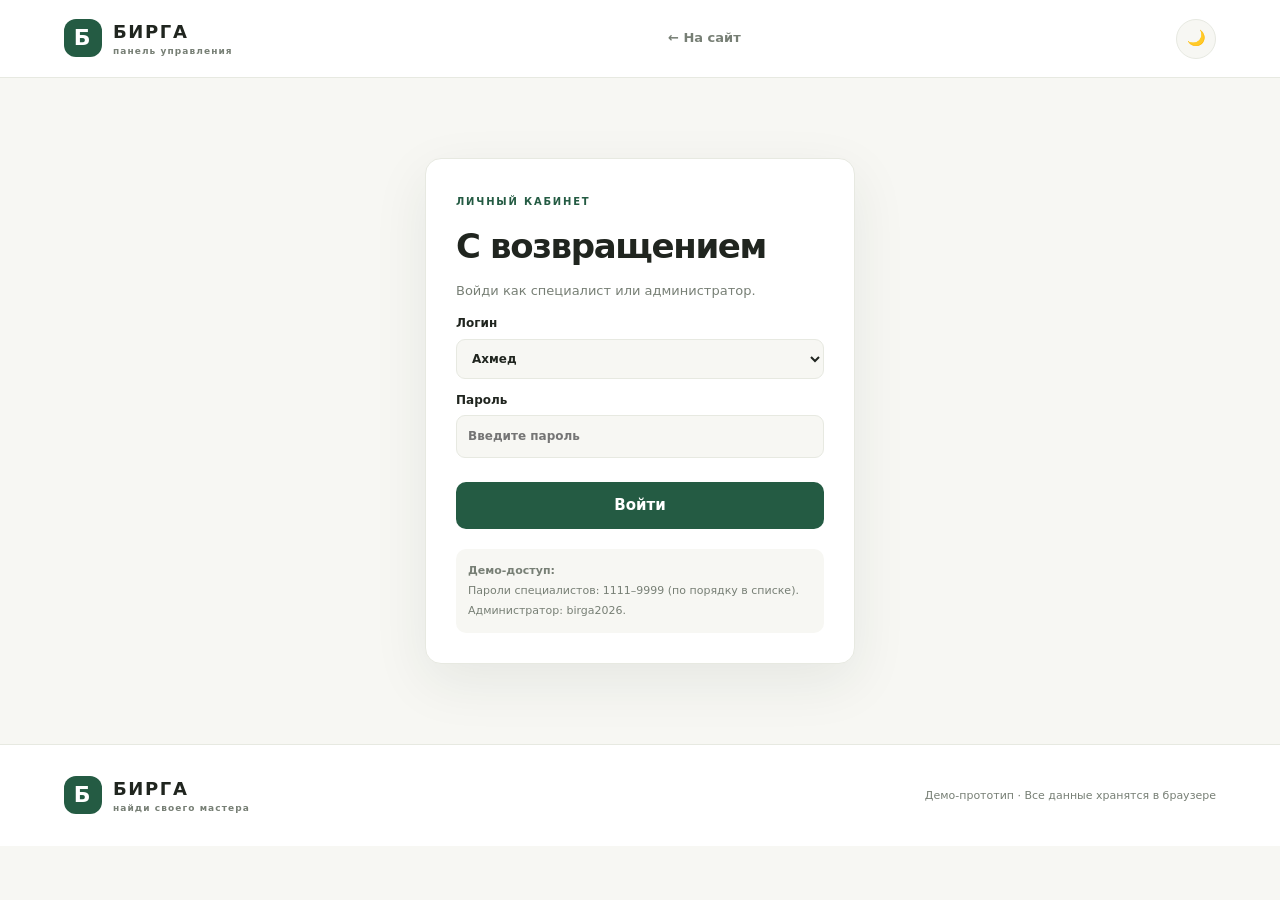
==== commit 48a51fba: "Add files via upload" ====
--- a/specialist.html
+++ b/specialist.html
@@ -1,333 +1,16 @@
-<!DOCTYPE html>
+<!doctype html>
 <html lang="ru">
-<head>
-<meta charset="UTF-8">
-<meta name="viewport" content="width=device-width, initial-scale=1.0">
-<title>БИРГА — кабинет специалиста</title>
-<style>
-:root{--bg:#f4f6fb;--card:#fff;--text:#1c2333;--mut:#69738a;--acc:#4f6ef7;--line:#e3e7f2;--ok:#1a9b57;--bad:#d84f4f}
-body.dark{--bg:#12151f;--card:#1c2130;--text:#eef1f8;--mut:#9aa3ba;--line:#2a3044}
-*{box-sizing:border-box;margin:0;padding:0}
-body{font-family:system-ui,-apple-system,'Segoe UI',Roboto,sans-serif;background:var(--bg);color:var(--text);line-height:1.5}
-.wrap{max-width:900px;margin:0 auto;padding:0 16px}
-header{background:var(--card);border-bottom:1px solid var(--line);padding:12px 0;position:sticky;top:0;z-index:50}
-.hrow{display:flex;align-items:center;gap:10px;justify-content:space-between;flex-wrap:wrap}
-.logo{font-weight:800;font-size:22px;letter-spacing:1px;color:var(--acc)}
-button{font:inherit;cursor:pointer;border:none;border-radius:10px;padding:10px 14px;background:var(--acc);color:#fff;font-weight:600}
-button.sec{background:transparent;color:var(--text);border:1px solid var(--line)}
-button.big{width:100%;padding:12px}
-button:active{transform:scale(.98)}
-input,select,textarea{font:inherit;font-size:16px;width:100%;padding:10px 12px;border:1px solid var(--line);border-radius:10px;background:var(--card);color:var(--text)}
-label{display:block;font-size:13px;color:var(--mut);margin:10px 0 4px}
-.card{background:var(--card);border:1px solid var(--line);border-radius:14px;padding:16px;margin:16px 0}
-.login{max-width:420px;margin:40px auto}
-h1{font-size:24px;margin-bottom:6px}
-.hint{background:var(--card);border:1px dashed var(--line);border-radius:12px;padding:10px 14px;font-size:13px;color:var(--mut);margin-top:12px}
-.err{color:var(--bad);font-size:14px;margin-top:8px;display:none}
-.tabs{display:flex;gap:6px;flex-wrap:wrap;margin:16px 0}
-.tab{padding:10px 16px;border-radius:10px;background:var(--card);border:1px solid var(--line);color:var(--text);font-weight:600;position:relative}
-.tab.act{background:var(--acc);color:#fff;border-color:var(--acc)}
-.badge{position:absolute;top:-7px;right:-7px;background:#d84f4f;color:#fff;font-size:11px;min-width:20px;height:20px;border-radius:10px;display:flex;align-items:center;justify-content:center;padding:0 4px}
-.bk{background:var(--card);border:1px solid var(--line);border-radius:14px;padding:14px;margin-bottom:10px}
-.bktop{display:flex;justify-content:space-between;gap:8px;flex-wrap:wrap;align-items:center}
-.tag{font-size:12px;padding:3px 10px;border-radius:20px;font-weight:600}
-.t-new{background:#fff3d6;color:#8a6100}.t-conf{background:#dff5e8;color:#1a6b40}.t-done{background:#e2e8ff;color:#3346c9}.t-can{background:#fde2e2;color:#a11a1a}.t-paid{background:#e6f0ff;color:#1c4fa1}
-body.dark .t-new{background:#4a3a10;color:#ffd66b}body.dark .t-conf{background:#143a24;color:#6fe0a0}body.dark .t-done{background:#1e2650;color:#9fb0ff}body.dark .t-can{background:#4a1616;color:#ff9c9c}body.dark .t-paid{background:#16304f;color:#8ec2ff}
-.mut{color:var(--mut);font-size:14px}
-.row{display:flex;gap:8px;flex-wrap:wrap;margin-top:8px}
-table{width:100%;border-collapse:collapse;font-size:14px}
-th,td{text-align:left;padding:8px;border-bottom:1px solid var(--line)}
-.chk{display:flex;gap:10px;flex-wrap:wrap;margin-top:6px}
-.chk label{display:flex;align-items:center;gap:4px;margin:0;font-size:14px;color:var(--text)}
-.chk input{width:auto}
-.svcrow{display:grid;grid-template-columns:2fr 1fr 1fr auto;gap:8px;align-items:center;margin-bottom:8px}
-@media(max-width:600px){.svcrow{grid-template-columns:1fr 1fr;}}
-.stat3{display:grid;grid-template-columns:repeat(3,1fr);gap:8px;margin:10px 0}
-.stat3 div{background:var(--bg);border-radius:10px;padding:10px;text-align:center}
-.stat3 b{display:block;font-size:20px}
-.stat3 span{font-size:12px;color:var(--mut)}
-</style>
-</head>
-<body>
-<header><div class="wrap hrow">
-<div class="logo">БИРГА · кабинет</div>
-<div class="hrow">
-<button class="sec" onclick="refreshAll()">🔄 Обновить</button>
-<button class="sec" onclick="document.body.classList.toggle('dark')">🌙</button>
-<button class="sec" id="logoutBtn" style="display:none" onclick="logout()">Выйти</button>
-</div>
-</div></header>
-
-<div class="wrap">
-<div class="login card" id="loginCard">
-<h1>Кабинет специалиста</h1>
-<p class="mut">Выбери свой аккаунт и введи пароль.</p>
-<label>Аккаунт</label>
-<select id="acc"></select>
-<label>Пароль</label>
-<input type="password" id="pass" placeholder="Пароль">
-<button class="big" style="margin-top:14px" onclick="login()">Войти</button>
-<div class="err" id="err"></div>
-<div class="hint">Демо-пароли: Ахмед — 1111, Марьям — 2222, Муса — 3333, Лейла — 4444, Ислам — 5555, Фатима — 6666, Зураб — 7777, Амина — 8888, Тимур — 9999, Рукият — 1010</div>
-<hr style="border:none;border-top:1px solid var(--line);margin:18px 0">
-<label style="margin-top:0">Администратор</label>
-<input type="password" id="adminPass" placeholder="Пароль администратора">
-<button class="big sec" style="margin-top:10px" onclick="loginAdmin()">Войти как администратор</button>
-<div class="err" id="adminErr"></div>
-</div>
-
-<div id="app" style="display:none">
-<div class="tabs" id="tabs"></div>
-<div id="content"></div>
-</div>
-</div>
-
-<script>
-var DB_KEY='birgaDB_v2';
-var DEFAULTS={specialists:[
-{id:'s1',name:'Ахмед Евлоев',cat:'Барбер',city:'Назрань',phone:'+7 905 111-11-11',rating:4.9,votes:57,pass:'1111',days:[1,2,3,4,5,6],services:[{n:'Мужская стрижка',p1:500,p2:800},{n:'Стрижка + борода',p1:800,p2:1200},{n:'Детская стрижка',p1:350,p2:500}]},
-{id:'s2',name:'Марьям Цечоева',cat:'Ногти',city:'Назрань',phone:'+7 905 222-22-22',rating:5.0,votes:83,pass:'2222',days:[1,2,3,4,5,6],services:[{n:'Маникюр',p1:400,p2:700},{n:'Маникюр + гель-лак',p1:700,p2:1100},{n:'Наращивание',p1:1500,p2:2200}]},
-{id:'s3',name:'Муса Дзарахов',cat:'Барбер',city:'Магас',phone:'+7 905 333-33-33',rating:4.8,votes:41,pass:'3333',days:[1,2,3,4,5],services:[{n:'Мужская стрижка',p1:600,p2:900},{n:'Камуфляж седины',p1:400,p2:600}]},
-{id:'s4',name:'Лейла Оздоева',cat:'Брови/Ресницы',city:'Магас',phone:'+7 905 444-44-44',rating:4.9,votes:64,pass:'4444',days:[2,3,4,5,6],services:[{n:'Ламинирование ресниц',p1:1200,p2:1800},{n:'Коррекция бровей',p1:500,p2:800},{n:'Окрашивание бровей',p1:400,p2:700}]},
-{id:'s5',name:'Ислам Картоев',cat:'Ремонт',city:'Карабулак',phone:'+7 905 555-55-55',rating:4.7,votes:29,pass:'5555',days:[1,2,3,4,5,6],services:[{n:'Мелкий бытовой ремонт',p1:500,p2:1000},{n:'Сборка мебели',p1:800,p2:1500},{n:'Установка розеток',p1:400,p2:900}]},
-{id:'s6',name:'Фатима Бекова',cat:'Ногти',city:'Магас',phone:'+7 905 666-66-66',rating:4.9,votes:52,pass:'6666',days:[1,2,3,4,5,6],services:[{n:'Маникюр',p1:450,p2:750},{n:'Педикюр',p1:800,p2:1300}]},
-{id:'s7',name:'Зураб Полонкоев',cat:'Барбер',city:'Карабулак',phone:'+7 905 777-77-77',rating:4.6,votes:18,pass:'7777',days:[1,3,4,5,6],services:[{n:'Мужская стрижка',p1:400,p2:700},{n:'Оформление бороды',p1:300,p2:500}]},
-{id:'s8',name:'Амина Гандиева',cat:'Брови/Ресницы',city:'Назрань',phone:'+7 905 888-88-88',rating:5.0,votes:37,pass:'8888',days:[1,2,4,5,6],services:[{n:'Наращивание ресниц',p1:1500,p2:2500},{n:'Ламинирование ресниц',p1:1100,p2:1700}]},
-{id:'s9',name:'Тимур Цуров',cat:'Ремонт',city:'Назрань',phone:'+7 905 999-99-99',rating:4.8,votes:22,pass:'9999',days:[1,2,3,4,5,6],services:[{n:'Сантехника',p1:700,p2:2000},{n:'Электрика',p1:600,p2:1800}]},
-{id:'s10',name:'Рукият Барахоева',cat:'Ногти',city:'Карабулак',phone:'+7 905 101-01-01',rating:4.9,votes:31,pass:'1010',days:[2,3,4,5,6],services:[{n:'Маникюр',p1:350,p2:650},{n:'Дизайн ногтей',p1:200,p2:500}]}
-],bookings:[],pending:[],reviews:[],seen:[]};
-
-function loadDB(){
-  try{
-    var d=JSON.parse(localStorage.getItem(DB_KEY));
-    if(!d||!d.specialists||!d.specialists.length) throw 0;
-    if(!d.bookings)d.bookings=[]; if(!d.pending)d.pending=[]; if(!d.reviews)d.reviews=[]; if(!d.seen)d.seen=[];
-    return d;
-  }catch(e){
-    var d=JSON.parse(JSON.stringify(DEFAULTS));
-    localStorage.setItem(DB_KEY,JSON.stringify(d));
-    return d;
-  }
-}
-function saveDB(db){localStorage.setItem(DB_KEY,JSON.stringify(db));}
-function esc(s){return String(s).replace(/&/g,'&amp;').replace(/</g,'&lt;').replace(/>/g,'&gt;');}
-var me=null, meAdmin=false, curTab='bk';
-
-function fillAccounts(){
-  var db=loadDB();
-  var sel=document.getElementById('acc');
-  sel.innerHTML='<option value="">— выберите аккаунт —</option>'+db.specialists.map(function(s){return '<option value="'+s.id+'">'+esc(s.name)+' ('+esc(s.cat)+', '+esc(s.city)+') — пароль '+s.pass+'</option>';}).join('');
-}
-function login(){
-  var err=document.getElementById('err');
-  function bad(m){err.textContent=m;err.style.display='block';}
-  err.style.display='none';
-  var id=document.getElementById('acc').value;
-  if(!id)return bad('Сначала выбери аккаунт из списка');
-  var db=loadDB();var sp=null;
-  db.specialists.forEach(function(s){if(s.id===id)sp=s;});
-  if(!sp)return bad('Аккаунт не найден');
-  if(document.getElementById('pass').value!==sp.pass)return bad('Неверный пароль. Подсказка — в серой рамке ниже.');
-  me=sp;meAdmin=false;
-  document.getElementById('loginCard').style.display='none';
-  document.getElementById('app').style.display='block';
-  document.getElementById('logoutBtn').style.display='inline-block';
-  curTab='bk';renderTabs();renderTab();
-}
-function loginAdmin(){
-  var err=document.getElementById('adminErr');
-  function bad(m){err.textContent=m;err.style.display='block';}
-  err.style.display='none';
-  if(document.getElementById('adminPass').value!=='birga2026')return bad('Неверный пароль администратора (демо: birga2026)');
-  meAdmin=true;me=null;
-  document.getElementById('loginCard').style.display='none';
-  document.getElementById('app').style.display='block';
-  document.getElementById('logoutBtn').style.display='inline-block';
-  curTab='specs';renderTabs();renderTab();
-}
-function logout(){me=null;meAdmin=false;document.getElementById('loginCard').style.display='block';document.getElementById('app').style.display='none';document.getElementById('logoutBtn').style.display='none';fillAccounts();}
-function refreshAll(){renderTabs();renderTab();}
-
-function statusTag(b){
-  var st={new:'новая',confirmed:'подтверждена',done:'завершена',canceled:'отменена'}[b.status];
-  var cls={new:'t-new',confirmed:'t-conf',done:'t-done',canceled:'t-can'}[b.status];
-  return '<span class="tag '+cls+'">'+st+'</span>'+(b.paid?' <span class="tag t-paid">оплачено онлайн (демо)</span>':'');
-}
-function specBookings(db,id){
-  return db.bookings.filter(function(b){return b.specId===id;}).sort(function(a,b){return (a.date+a.time<b.date+b.time)?-1:1;});
-}
-
-function renderTabs(){
-  var t=document.getElementById('tabs');
-  if(meAdmin){
-    var db=loadDB();
-    t.innerHTML='<button class="tab'+(curTab==='specs'?' act':'')+'" onclick="curTab=\'specs\';renderTabs();renderTab()">Специалисты</button>'
-      +'<button class="tab'+(curTab==='pend'?' act':'')+'" onclick="curTab=\'pend\';renderTabs();renderTab()">Заявки'+(db.pending.length?' <span class="badge">'+db.pending.length+'</span>':'')+'</button>'
-      +'<button class="tab'+(curTab==='all'?' act':'')+'" onclick="curTab=\'all\';renderTabs();renderTab()">Все записи</button>';
-    return;
-  }
-  if(!me)return;
-  var db=loadDB();
-  var fresh=specBookings(db,me.id).filter(function(b){return b.status==='new'&&db.seen.indexOf(b.id)<0;}).length;
-  t.innerHTML='<button class="tab'+(curTab==='bk'?' act':'')+'" onclick="curTab=\'bk\';markSeen();renderTabs();renderTab()">Записи'+(fresh?' <span class="badge">'+fresh+'</span>':'')+'</button>'
-    +'<button class="tab'+(curTab==='prof'?' act':'')+'" onclick="curTab=\'prof\';renderTabs();renderTab()">Профиль</button>'
-    +'<button class="tab'+(curTab==='svc'?' act':'')+'" onclick="curTab=\'svc\';renderTabs();renderTab()">Услуги</button>';
-}
-function markSeen(){
-  var db=loadDB();
-  specBookings(db,me.id).forEach(function(b){if(db.seen.indexOf(b.id)<0)db.seen.push(b.id);});
-  saveDB(db);
-}
-
-function renderTab(){
-  if(meAdmin)return renderAdmin();
-  if(!me)return;
-  var box=document.getElementById('content');
-  var db=loadDB();
-  me=specById(db,me.id)||me;
-  if(curTab==='bk'){
-    var list=specBookings(db,me.id);
-    if(!list.length){box.innerHTML='<div class="card"><b>Записей пока нет.</b><p class="mut">Когда клиент запишется с сайта, запись появится здесь — нажми «Обновить», если сайт открыт в соседней вкладке.</p></div>';return;}
-    box.innerHTML=list.map(function(b){
-      var btn='';
-      if(b.status==='new')btn='<button onclick="setSt(\''+b.id+'\',\'confirmed\')">Подтвердить</button>';
-      if(b.status==='confirmed')btn='<button onclick="setSt(\''+b.id+'\',\'done\')">Завершить</button><button class="sec" onclick="setSt(\''+b.id+'\',\'canceled\')">Отменить</button>';
-      return '<div class="bk"><div class="bktop"><b>'+b.date+' в '+b.time+'</b>'+statusTag(b)+'</div>'
-        +'<div class="mut">'+esc(b.service)+' • '+esc(b.name)+' • '+esc(b.phone)+'</div>'
-        +'<div class="row">'+btn+'</div></div>';
-    }).join('');
-  }
-  else if(curTab==='prof'){
-    var days=['Вс','Пн','Вт','Ср','Чт','Пт','Сб'];
-    box.innerHTML='<div class="card"><h1>Профиль</h1>'
-      +'<label>Имя</label><input id="pName" value="'+esc(me.name)+'">'
-      +'<label>Город</label><select id="pCity">'+['Назрань','Магас','Карабулак'].map(function(c){return '<option'+(me.city===c?' selected':'')+'>'+c+'</option>';}).join('')+'</select>'
-      +'<label>Телефон</label><input id="pPhone" value="'+esc(me.phone)+'">'
-      +'<label>Рабочие дни (клиенты видят слоты только в эти дни)</label><div class="chk">'+days.map(function(d,i){return '<label><input type="checkbox" '+(me.days.indexOf(i)>=0?'checked':'')+' onchange="tglDay('+i+')"> '+d+'</label>';}).join('')+'</div>'
-      +'<label>Новый пароль (необязательно)</label><input id="pPass" type="password" placeholder="Оставь пустым, чтобы не менять">'
-      +'<button class="big" style="margin-top:12px" onclick="saveProf()">Сохранить профиль</button><div class="err" id="pErr"></div></div>';
-  }
-  else if(curTab==='svc'){
-    box.innerHTML='<div class="card"><h1>Мои услуги</h1><p class="mut">Клиент видит эти услуги и цены «от — до» в карточке мастера.</p><div id="svcList" style="margin-top:10px"></div>'
-      +'<button class="big sec" style="margin-top:8px" onclick="addSvc()">+ Добавить услугу</button>'
-      +'<button class="big" style="margin-top:8px" onclick="saveSvc()">Сохранить услуги</button><div class="err" id="sErr"></div></div>';
-    drawSvc(db);
-  }
-}
-function setSt(id,st){
-  var db=loadDB();
-  db.bookings.forEach(function(b){if(b.id===id)b.status=st;});
-  saveDB(db);renderTab();renderTabs();
-}
-function tglDay(i){
-  var db=loadDB();me=specById(db,me.id);
-  var p=me.days.indexOf(i);
-  if(p>=0)me.days.splice(p,1);else me.days.push(i);
-  saveDB(db);
-}
-function saveProf(){
-  var db=loadDB();me=specById(db,me.id);
-  me.name=document.getElementById('pName').value.trim()||me.name;
-  me.city=document.getElementById('pCity').value;
-  me.phone=document.getElementById('pPhone').value.trim();
-  var np=document.getElementById('pPass').value.trim();
-  var err=document.getElementById('pErr');err.style.display='none';
-  if(np){
-    if(np.length<4){err.textContent='Пароль минимум 4 символа';err.style.display='block';return;}
-    me.pass=np;
-  }
-  saveDB(db);
-  err.style.color='var(--ok)';err.textContent='Профиль сохранён ✓';err.style.display='block';
-}
-function drawSvc(db){
-  document.getElementById('svcList').innerHTML=me.services.map(function(s,i){
-    return '<div class="svcrow"><input id="sn'+i+'" value="'+esc(s.n)+'"><input id="sp1_'+i+'" type="number" value="'+s.p1+'"><input id="sp2_'+i+'" type="number" value="'+s.p2+'"><button class="sec" onclick="delSvc('+i+')">✕</button></div>';
-  }).join('');
-}
-function addSvc(){me.services.push({n:'Новая услуга',p1:500,p2:1000});var db=loadDB();saveDB(db);renderTab();}
-function delSvc(i){me.services.splice(i,1);var db=loadDB();saveDB(db);renderTab();}
-function saveSvc(){
-  var db=loadDB();me=specById(db,me.id);
-  var err=document.getElementById('sErr');err.style.display='none';
-  for(var i=0;i<me.services.length;i++){
-    var n=document.getElementById('sn'+i).value.trim();
-    var a=parseInt(document.getElementById('sp1_'+i).value)||0;
-    var b=parseInt(document.getElementById('sp2_'+i).value)||0;
-    if(!n){err.textContent='У услуги №'+(i+1)+' нет названия';err.style.display='block';return;}
-    if(b<a)b=a;
-    me.services[i]={n:n,p1:a,p2:b};
-  }
-  saveDB(db);
-  err.style.color='var(--ok)';err.textContent='Услуги сохранены ✓';err.style.display='block';
-}
-
-function renderAdmin(){
-  var box=document.getElementById('content');
-  var db=loadDB();
-  if(curTab==='specs'){
-    box.innerHTML='<div class="card"><h1>Специалисты ('+db.specialists.length+')</h1><p class="mut">Все мастера платформы: контакты, статистика записей и рейтинг.</p></div>'
-      +db.specialists.map(function(sp){
-        var list=specBookings(db,sp.id);
-        var nNew=list.filter(function(b){return b.status==='new';}).length;
-        var nDone=list.filter(function(b){return b.status==='done';}).length;
-        var rs=db.reviews.filter(function(r){return r.specId===sp.id;});
-        var r=sp.rating,v=sp.votes;
-        if(rs.length){var sum=0;rs.forEach(function(x){sum+=x.stars;});r=(sum+sp.rating*sp.votes)/(rs.length+sp.votes);v=sp.votes+rs.length;}
-        return '<div class="bk"><div class="bktop"><b>'+esc(sp.name)+'</b><span class="mut">★ '+r.toFixed(1)+' ('+v+')</span></div>'
-          +'<div class="mut">'+esc(sp.cat)+' • '+esc(sp.city)+' • '+esc(sp.phone)+' • услуг: '+sp.services.length+' • пароль: '+sp.pass+'</div>'
-          +'<div class="stat3"><div><b>'+list.length+'</b><span>всего записей</span></div><div><b>'+nNew+'</b><span>новых</span></div><div><b>'+nDone+'</b><span>завершённых</span></div></div>'
-          +'<div class="row"><button class="sec" onclick="showSpecBk(\''+sp.id+'\')">Показать записи</button><button class="sec" onclick="delSpec(\''+sp.id+'\')">Удалить мастера</button></div>'
-          +'<div id="l_'+sp.id+'"></div></div>';
-      }).join('');
-  }
-  else if(curTab==='pend'){
-    if(!db.pending.length){box.innerHTML='<div class="card"><b>Новых заявок нет.</b><p class="mut">Заявки мастеров приходят с клиентского сайта, раздел «Стать мастером».</p></div>';return;}
-    box.innerHTML='<div class="card"><h1>Заявки на регистрацию ('+db.pending.length+')</h1></div>'+db.pending.map(function(p){
-      return '<div class="bk"><div class="bktop"><b>'+esc(p.name)+'</b><span class="tag t-new">новая</span></div>'
-        +'<div class="mut">'+esc(p.cat)+' • '+esc(p.city)+' • '+esc(p.phone)+'<br>Услуги: '+esc(p.services)+'</div>'
-        +'<div class="row"><button onclick="approve(\''+p.id+'\')">Одобрить</button><button class="sec" onclick="reject(\''+p.id+'\')">Отклонить</button></div></div>';
-    }).join('');
-  }
-  else if(curTab==='all'){
-    if(!db.bookings.length){box.innerHTML='<div class="card"><b>Записей пока нет.</b><p class="mut">Сделай тестовую запись на клиентском сайте — она появится здесь.</p></div>';return;}
-    var sorted=db.bookings.slice().sort(function(a,b){return b.created-a.created;});
-    box.innerHTML='<div class="card"><h1>Все записи ('+sorted.length+')</h1><div style="overflow-x:auto"><table><tr><th>Дата</th><th>Время</th><th>Мастер</th><th>Клиент</th><th>Услуга</th><th>Статус</th></tr>'
-      +sorted.map(function(b){
-        var sp=null;db.specialists.forEach(function(s){if(s.id===b.specId)sp=s;});
-        return '<tr><td>'+b.date+'</td><td>'+b.time+'</td><td>'+esc(sp?sp.name:'—')+'</td><td>'+esc(b.name)+'<br><span class="mut">'+esc(b.phone)+'</span></td><td>'+esc(b.service)+'</td><td>'+statusTag(b)+'</td></tr>';
-      }).join('')+'</table></div></div>';
-  }
-}
-function showSpecBk(id){
-  var db=loadDB();var list=specBookings(db,id);
-  var el=document.getElementById('l_'+id);
-  if(el.dataset.open==='1'){el.innerHTML='';el.dataset.open='0';return;}
-  el.dataset.open='1';
-  el.innerHTML=list.length?'<div style="margin-top:10px">'+list.map(function(b){
-    return '<div class="mut" style="padding:4px 0;border-bottom:1px solid var(--line)">'+b.date+' '+b.time+' • '+esc(b.service)+' • '+esc(b.name)+' • '+statusTag(b)+'</div>';
-  }).join('')+'</div>':'<div class="mut" style="margin-top:10px">Записей пока нет</div>';
-}
-function delSpec(id){
-  if(!confirm('Удалить мастера и все его записи?'))return;
-  var db=loadDB();
-  db.specialists=db.specialists.filter(function(s){return s.id!==id;});
-  db.bookings=db.bookings.filter(function(b){return b.specId!==id;});
-  saveDB(db);renderTab();
-}
-function approve(id){
-  var db=loadDB();var p=null;
-  db.pending=db.pending.filter(function(x){if(x.id===id){p=x;return false;}return true;});
-  if(!p)return;
-  db.specialists.push({id:'s'+Date.now(),name:p.name,cat:p.cat,city:p.city,phone:p.phone,rating:5.0,votes:0,pass:'0000',days:[1,2,3,4,5,6],services:p.services.split(',').map(function(s){return {n:s.trim(),p1:500,p2:1000};})});
-  saveDB(db);renderTab();renderTabs();
-}
-function reject(id){
-  var db=loadDB();
-  db.pending=db.pending.filter(function(x){return x.id!==id;});
-  saveDB(db);renderTab();renderTabs();
-}
-
-fillAccounts();
-</script>
-</body>
-</html>+<head><meta charset="utf-8"><meta name="viewport" content="width=device-width, initial-scale=1"><meta name="description" content="Кабинет специалиста и администратора БИРГА"><title>БИРГА — кабинет</title><link rel="stylesheet" href="style.css"></head>
+<body data-page="specialist">
+<header class="topbar"><a class="brand" href="index.html"><span class="brand-mark">Б</span><span>БИРГА<small>панель управления</small></span></a><nav><a href="index.html">← На сайт</a></nav><button class="icon-btn" id="themeToggle" aria-label="Переключить тему">🌙</button></header>
+<main class="dashboard-wrap">
+  <section class="login-panel panel" id="loginPanel"><span class="eyebrow">ЛИЧНЫЙ КАБИНЕТ</span><h1>С возвращением</h1><p>Войди как специалист или администратор.</p><form id="loginForm"><label>Логин<select id="loginName"><option value="Ахмед">Ахмед</option><option value="Марьям">Марьям</option><option value="Муса">Муса</option><option value="Лейла">Лейла</option><option value="Ислам">Ислам</option><option value="Фатима">Фатима</option><option value="Зураб">Зураб</option><option value="Амина">Амина</option><option value="Тимур">Тимур</option><option value="Рукият">Рукият</option><option value="admin">Администратор</option></select></label><label>Пароль<input id="loginPassword" type="password" required placeholder="Введите пароль"></label><button class="btn primary full-btn">Войти</button><div id="loginError" class="form-message error"></div></form><div class="login-hint"><b>Демо-доступ:</b><br>Пароли специалистов: 1111–9999 (по порядку в списке).<br>Администратор: birga2026.</div></section>
+  <section id="dashboard" class="hidden">
+    <div class="dashboard-heading"><div><span class="eyebrow">ПАНЕЛЬ УПРАВЛЕНИЯ</span><h1 id="welcomeTitle">Здравствуйте!</h1><p id="welcomeSub">Ваши записи и настройки.</p></div><button class="btn subtle" id="logoutBtn">Выйти</button></div>
+    <div class="tabs" id="dashboardTabs"></div>
+    <div id="dashboardContent"></div>
+  </section>
+</main>
+<footer><a class="brand" href="index.html"><span class="brand-mark">Б</span><span>БИРГА<small>найди своего мастера</small></span></a><p>Демо-прототип · Все данные хранятся в браузере</p></footer>
+<dialog id="editProfileDialog" class="modal"><form id="profileForm" method="dialog"><button type="button" class="modal-close" id="closeProfile">×</button><span class="eyebrow">ПРОФИЛЬ</span><h2>Настройки специалиста</h2><label>Город<select id="profileCity"><option>Назрань</option><option>Магас</option><option>Карабулак</option></select></label><label>Рабочие дни<div class="weekday-grid" id="weekdayGrid"></div></label><label>Услуги и цены<textarea id="profileServices" rows="6" placeholder="Название услуги | цена от | цена до"></textarea></label><label>Новый пароль<input id="newPassword" type="password" minlength="4" placeholder="Оставьте пустым, чтобы не менять"></label><button class="btn primary full-btn">Сохранить</button></form></dialog>
+<script src="app.js"></script></body></html>
--- a/style.css
+++ b/style.css
@@ -0,0 +1 @@
+:root{--bg:#f7f7f3;--surface:#fff;--ink:#20251f;--muted:#777f75;--line:#e7e9e1;--green:#245b43;--green2:#dcebe1;--accent:#e5ad62;--shadow:0 18px 55px #1e352014}*{box-sizing:border-box}html{scroll-behavior:smooth}body{margin:0;background:var(--bg);color:var(--ink);font:15px/1.55 Inter,ui-sans-serif,system-ui,-apple-system,"Segoe UI",sans-serif}body.dark{--bg:#151b17;--surface:#202922;--ink:#edf2ed;--muted:#a4b0a5;--line:#344239;--green:#9bc8a9;--green2:#263b2d;--shadow:0 18px 55px #0004}a{color:inherit;text-decoration:none}button,input,select,textarea{font:inherit}button{cursor:pointer}.topbar{height:78px;padding:0 max(5vw,24px);display:flex;align-items:center;justify-content:space-between;border-bottom:1px solid var(--line);background:var(--surface)}.brand{display:flex;gap:11px;align-items:center;font-weight:900;letter-spacing:.09em;font-size:18px}.brand small{display:block;font-size:9px;letter-spacing:.12em;color:var(--muted);font-weight:600}.brand-mark{display:grid;place-items:center;width:38px;height:38px;border-radius:12px;background:var(--green);color:white;font-size:22px}.topbar nav{display:flex;gap:30px;color:var(--muted);font-size:13px;font-weight:650}.topbar nav a:hover,footer a:hover{color:var(--green)}.icon-btn{border:1px solid var(--line);background:var(--bg);border-radius:50%;width:40px;height:40px}.hero{padding:75px max(8vw,24px) 90px;display:grid;grid-template-columns:1fr 1fr;gap:40px;align-items:center;overflow:hidden;background:linear-gradient(110deg,var(--bg),var(--green2))}.hero-copy{max-width:570px}.eyebrow{font-size:10px;letter-spacing:.18em;font-weight:800;color:var(--green)}h1,h2,h3,p{margin-top:0}.hero h1{font-size:clamp(42px,5vw,66px);line-height:1.05;letter-spacing:-.055em;margin:18px 0}.hero h1 em{font-family:Georgia,serif;font-weight:500;color:var(--green)}.hero-copy>p{max-width:440px;color:var(--muted);font-size:17px;margin-bottom:28px}.btn{border:0;border-radius:10px;padding:12px 18px;font-weight:750;display:inline-flex;align-items:center;justify-content:center;gap:16px;transition:.2s}.btn:hover{transform:translateY(-2px)}.primary{background:var(--green);color:white}.subtle{background:var(--green2);color:var(--green)}.hero-note{margin-top:22px;font-size:12px;color:var(--muted)}.live-dot{display:inline-block;width:7px;height:7px;background:#58a875;border-radius:50%;margin-right:8px}.hero-art{height:340px;position:relative;display:grid;place-items:center}.art-circle{width:290px;height:290px;border-radius:50%;background:var(--green);opacity:.12;border:1px solid var(--green);box-shadow:0 0 0 35px #245b4308,0 0 0 70px #245b4305}.art-card{position:absolute;background:var(--surface);padding:16px 20px;border-radius:15px;box-shadow:var(--shadow);display:grid;grid-template-columns:40px 1fr;align-items:center;min-width:190px;font-size:22px}.art-card b{font-size:13px}.art-card small{grid-column:2;font-size:11px;color:var(--muted)}.card-one{top:25px;left:5%}.card-two{right:0;top:135px}.card-three{bottom:20px;left:12%}.art-spark{position:absolute;right:18%;top:10%;font-size:42px;color:var(--accent)}.section{padding:76px max(8vw,24px)}.section-heading{display:flex;justify-content:space-between;align-items:end;gap:20px;margin-bottom:28px}.section h2,.how-section h2,.split-section h2{font-size:34px;letter-spacing:-.04em;margin:8px 0}.section-heading p,.split-section>div>p{color:var(--muted);margin:0}.count-pill{background:var(--green2);color:var(--green);padding:8px 13px;border-radius:30px;font-size:11px;font-weight:750}.panel{background:var(--surface);border:1px solid var(--line);border-radius:16px;box-shadow:var(--shadow)}.filters{padding:12px;display:grid;grid-template-columns:2fr 1fr 1fr 1fr auto;gap:9px;margin-bottom:38px}.filters input,.filters select,.booking-lookup input{min-width:0;width:100%;border:1px solid var(--line);background:var(--bg);color:var(--ink);border-radius:9px;padding:11px 12px;outline-color:var(--green)}.search-wrap{display:flex;align-items:center;gap:8px;padding-left:12px;background:var(--bg);border:1px solid var(--line);border-radius:9px}.search-wrap span{font-size:24px;color:var(--muted)}.search-wrap input{border:0;background:transparent;padding-left:0}.popular-row{display:flex;align-items:center;gap:12px;margin-bottom:14px}.popular-row h3{font-size:16px;margin:0}.popular-row span{font-size:11px;color:var(--muted)}.popular-grid{display:grid;grid-template-columns:repeat(3,1fr);gap:14px;margin-bottom:35px}.popular-card{padding:13px;background:var(--green2);border-radius:13px;display:flex;gap:12px;align-items:center}.popular-card .avatar{width:44px;height:44px}.popular-card b{font-size:13px}.popular-card small{display:block;color:var(--muted);font-size:11px}.master-grid{display:grid;grid-template-columns:repeat(3,1fr);gap:17px}.master-card{background:var(--surface);border:1px solid var(--line);border-radius:16px;overflow:hidden;transition:.2s}.master-card:hover{transform:translateY(-4px);box-shadow:var(--shadow)}.master-top{padding:18px 18px 12px;display:flex;align-items:center;gap:13px}.avatar{width:56px;height:56px;border-radius:16px;background:var(--green2);display:grid;place-items:center;font-size:26px;flex:none}.master-top h3{font-size:15px;margin:0 0 2px}.master-top p{font-size:11px;color:var(--muted);margin:0}.rating{font-size:11px;color:#d39542;margin-top:4px}.master-body{padding:0 18px 18px}.tag-row{display:flex;gap:6px;flex-wrap:wrap;margin:7px 0 12px}.tag{background:var(--bg);border:1px solid var(--line);padding:4px 8px;border-radius:30px;font-size:10px;color:var(--muted)}.master-price{font-size:12px;color:var(--muted);margin:12px 0}.master-price b{font-size:16px;color:var(--ink)}.master-actions{display:flex;justify-content:space-between;align-items:center}.master-actions .btn{font-size:11px;padding:9px 13px}.text-link{font-size:11px;color:var(--green);font-weight:750}.empty-state{text-align:center;padding:45px;color:var(--muted)}.empty-state>div{font-size:38px}.empty-state b{color:var(--ink)}.hidden{display:none!important}.how-section{padding:70px max(8vw,24px);background:var(--green2)}.steps{display:grid;grid-template-columns:repeat(3,1fr);gap:18px;margin-top:30px}.step{position:relative;background:var(--surface);padding:26px;border-radius:15px}.step>span{position:absolute;right:22px;top:20px;font-size:11px;color:var(--green);font-weight:800}.step-icon{font-size:27px;margin-bottom:17px}.step h3{font-size:17px;margin-bottom:7px}.step p{font-size:13px;color:var(--muted);margin:0}.split-section{display:grid;grid-template-columns:.8fr 1.2fr;gap:70px}.faq-list details{border-bottom:1px solid var(--line);padding:16px 0}.faq-list summary{font-weight:700;cursor:pointer}.faq-list details p{color:var(--muted);font-size:13px;margin:12px 0 0}.bookings-section{padding-top:30px}.booking-lookup{padding:12px;display:flex;gap:10px;max-width:550px}.booking-list{max-width:750px;margin-top:15px}.booking-item{display:flex;justify-content:space-between;align-items:center;gap:16px;padding:15px;border-bottom:1px solid var(--line);background:var(--surface)}.booking-item:first-child{border-radius:12px 12px 0 0}.booking-item:last-child{border-radius:0 0 12px 12px}.booking-item p{margin:3px 0;color:var(--muted);font-size:12px}.status{display:inline-block;padding:4px 8px;border-radius:20px;background:var(--green2);color:var(--green);font-size:10px;font-weight:750}.status.cancelled{background:#f7e4e2;color:#a44d45}.status.new{background:#fff1d9;color:#9a681c}footer{padding:30px max(5vw,24px);border-top:1px solid var(--line);display:flex;align-items:center;justify-content:space-between;gap:20px;background:var(--surface)}footer p{font-size:11px;color:var(--muted);margin:0}footer>a:last-child{font-size:12px;color:var(--green);font-weight:700}.modal{width:min(540px,calc(100% - 28px));border:1px solid var(--line);border-radius:18px;padding:28px;background:var(--surface);color:var(--ink);box-shadow:0 30px 100px #0004;max-height:90vh;overflow:auto}.modal::backdrop{background:#101a14a8;backdrop-filter:blur(4px)}.modal h2{font-size:25px;margin:8px 0 20px}.modal-close{float:right;border:0;background:var(--bg);color:var(--ink);width:32px;height:32px;border-radius:50%;font-size:20px}.modal label,.login-panel label{display:block;font-size:12px;font-weight:700;margin:12px 0}.modal input,.modal select,.modal textarea,.login-panel input,.login-panel select,.profile-form input{width:100%;display:block;margin-top:6px;padding:11px;border:1px solid var(--line);border-radius:9px;background:var(--bg);color:var(--ink)}.form-step{display:grid;grid-template-columns:1fr 1fr;gap:8px}.form-step label:first-child{grid-column:1/-1}.form-grid{display:grid;grid-template-columns:1fr 1fr;gap:0 12px}.form-grid .full{grid-column:1/-1}.full-btn{width:100%;margin-top:12px}.fine-print{font-size:10px;color:var(--muted)}.form-message{font-size:12px;color:var(--green);margin-top:10px}.form-message.error{color:#bd554b}.dashboard-wrap{max-width:1100px;min-height:70vh;margin:0 auto;padding:55px 24px}.login-panel{max-width:430px;margin:25px auto;padding:30px}.login-panel h1,.dashboard-heading h1{font-size:34px;letter-spacing:-.04em;margin:8px 0}.login-panel>p,.dashboard-heading p{color:var(--muted);font-size:13px}.login-hint{margin-top:20px;padding:12px;border-radius:10px;background:var(--bg);font-size:11px;color:var(--muted);line-height:1.8}.dashboard-heading{display:flex;justify-content:space-between;align-items:center;margin-bottom:25px}.tabs{display:flex;gap:7px;flex-wrap:wrap;border-bottom:1px solid var(--line);padding-bottom:12px;margin-bottom:22px}.tab-btn{border:0;background:transparent;color:var(--muted);padding:10px 13px;border-radius:8px;font-weight:700;font-size:12px}.tab-btn.active{background:var(--green2);color:var(--green)}.stat-grid{display:grid;grid-template-columns:repeat(3,1fr);gap:12px;margin-bottom:20px}.stat{padding:18px;background:var(--surface);border:1px solid var(--line);border-radius:13px}.stat small{color:var(--muted);font-size:11px}.stat b{display:block;font-size:25px;margin-top:5px}.table-wrap{overflow-x:auto;background:var(--surface);border:1px solid var(--line);border-radius:13px}table{width:100%;border-collapse:collapse;min-width:650px}th,td{text-align:left;padding:13px 15px;border-bottom:1px solid var(--line);font-size:12px}th{font-size:10px;color:var(--muted);text-transform:uppercase;letter-spacing:.08em}td .btn{padding:6px 9px;font-size:10px;margin:2px}.dashboard-card{padding:20px;background:var(--surface);border:1px solid var(--line);border-radius:14px;margin-bottom:14px}.dashboard-card h3{font-size:16px}.dashboard-card p{font-size:12px;color:var(--muted)}.profile-line{display:flex;justify-content:space-between;gap:15px;align-items:center}.weekday-grid{display:flex;flex-wrap:wrap;gap:8px;margin-top:8px}.weekday-grid label{display:flex;align-items:center;gap:5px;background:var(--bg);padding:7px;border-radius:8px}.weekday-grid input{width:auto;margin:0}.admin-actions{display:flex;gap:8px;flex-wrap:wrap}.danger{background:#f7e4e2;color:#a44d45}.notice{padding:12px;border-radius:10px;background:var(--green2);color:var(--green);font-size:12px;margin:12px 0}@media(max-width:850px){.hero{grid-template-columns:1fr;padding-top:55px}.hero-art{height:260px}.art-circle{width:220px;height:220px}.filters{grid-template-columns:1fr 1fr}.search-wrap{grid-column:1/-1}.master-grid{grid-template-columns:repeat(2,1fr)}.split-section{gap:30px}.topbar nav{gap:14px}}@media(max-width:600px){.topbar{height:65px;padding:0 16px}.topbar nav{gap:12px;font-size:11px}.topbar nav a:nth-child(2),.topbar nav a:nth-child(3){display:none}.brand{font-size:15px}.brand-mark{width:34px;height:34px}.hero{padding:48px 22px 30px}.hero h1{font-size:43px}.hero-art{height:230px}.art-card{min-width:155px;padding:12px;font-size:18px}.card-one{left:0}.card-two{right:0}.card-three{left:5%}.section,.how-section{padding:50px 20px}.section-heading{align-items:start;flex-direction:column}.filters{grid-template-columns:1fr 1fr}.filters .btn{grid-column:1/-1}.popular-grid{grid-template-columns:1fr}.master-grid{grid-template-columns:1fr}.steps{grid-template-columns:1fr}.split-section{grid-template-columns:1fr;gap:20px}.booking-lookup{flex-direction:column}.booking-item{align-items:start;flex-direction:column}.booking-item .btn{align-self:flex-start}footer{flex-wrap:wrap}footer p{order:3;width:100%}.dashboard-wrap{padding:35px 16px}.stat-grid{grid-template-columns:1fr 1fr}.form-step,.form-grid{grid-template-columns:1fr}.form-step label:first-child,.form-grid .full{grid-column:auto}.dashboard-heading h1{font-size:27px}}
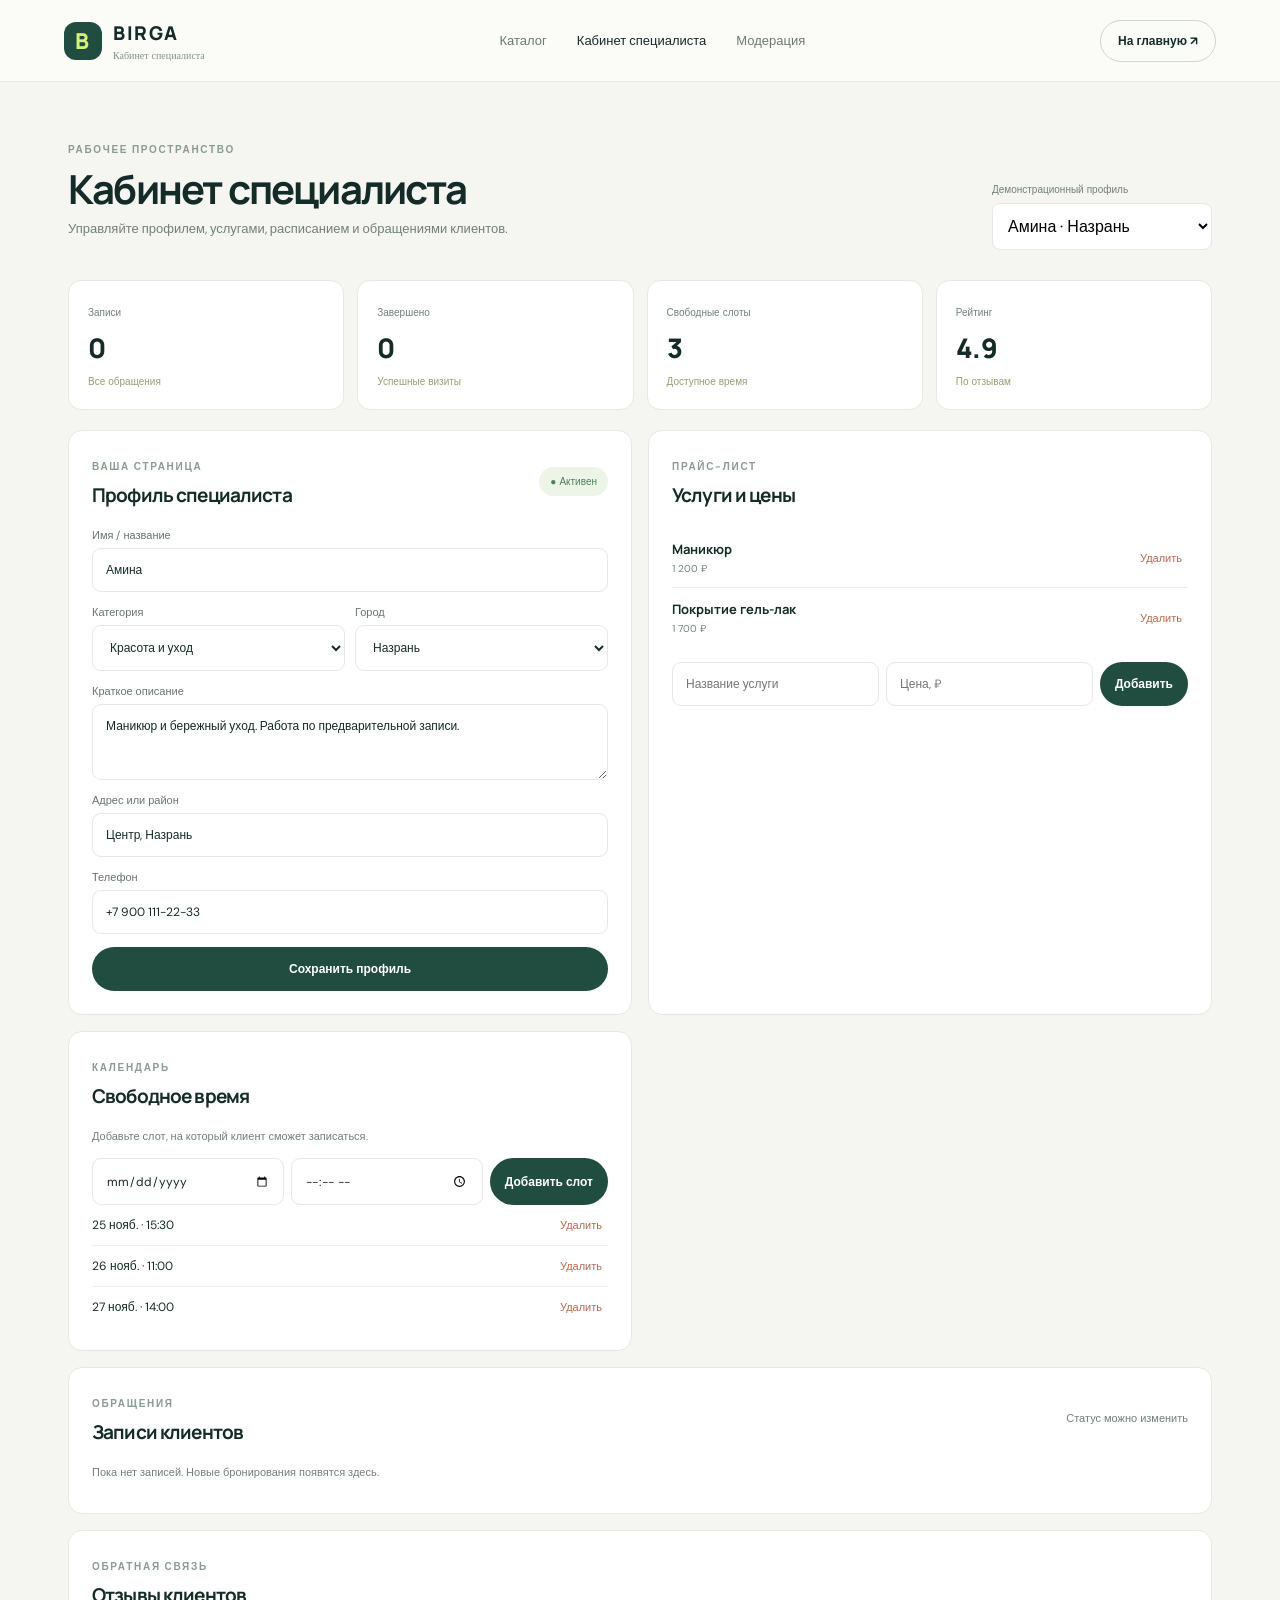
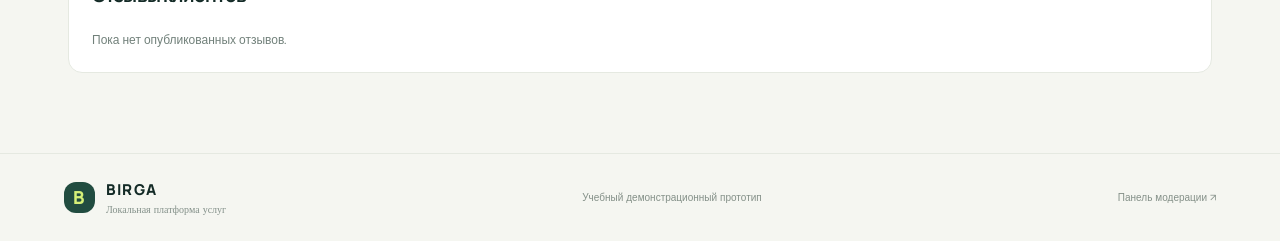
==== commit f83ad977: "Add files via upload" ====
--- a/specialist.html
+++ b/specialist.html
@@ -1,16 +1,15 @@
 <!doctype html>
-<html lang="ru">
-<head><meta charset="utf-8"><meta name="viewport" content="width=device-width, initial-scale=1"><meta name="description" content="Кабинет специалиста и администратора БИРГА"><title>БИРГА — кабинет</title><link rel="stylesheet" href="style.css"></head>
+<html lang="ru"><head><meta charset="utf-8"><meta name="viewport" content="width=device-width, initial-scale=1"><title>BIRGA — кабинет специалиста</title><link rel="stylesheet" href="style.css"></head>
 <body data-page="specialist">
-<header class="topbar"><a class="brand" href="index.html"><span class="brand-mark">Б</span><span>БИРГА<small>панель управления</small></span></a><nav><a href="index.html">← На сайт</a></nav><button class="icon-btn" id="themeToggle" aria-label="Переключить тему">🌙</button></header>
+<header class="topbar"><a class="brand" href="index.html"><span class="brand-mark">B</span><span>BIRGA<small>Кабинет специалиста</small></span></a><nav><a href="index.html">Каталог</a><a class="active" href="specialist.html">Кабинет специалиста</a><a href="admin.html">Модерация</a></nav><a class="nav-cta" href="index.html">На главную ↗</a></header>
 <main class="dashboard-wrap">
-  <section class="login-panel panel" id="loginPanel"><span class="eyebrow">ЛИЧНЫЙ КАБИНЕТ</span><h1>С возвращением</h1><p>Войди как специалист или администратор.</p><form id="loginForm"><label>Логин<select id="loginName"><option value="Ахмед">Ахмед</option><option value="Марьям">Марьям</option><option value="Муса">Муса</option><option value="Лейла">Лейла</option><option value="Ислам">Ислам</option><option value="Фатима">Фатима</option><option value="Зураб">Зураб</option><option value="Амина">Амина</option><option value="Тимур">Тимур</option><option value="Рукият">Рукият</option><option value="admin">Администратор</option></select></label><label>Пароль<input id="loginPassword" type="password" required placeholder="Введите пароль"></label><button class="btn primary full-btn">Войти</button><div id="loginError" class="form-message error"></div></form><div class="login-hint"><b>Демо-доступ:</b><br>Пароли специалистов: 1111–9999 (по порядку в списке).<br>Администратор: birga2026.</div></section>
-  <section id="dashboard" class="hidden">
-    <div class="dashboard-heading"><div><span class="eyebrow">ПАНЕЛЬ УПРАВЛЕНИЯ</span><h1 id="welcomeTitle">Здравствуйте!</h1><p id="welcomeSub">Ваши записи и настройки.</p></div><button class="btn subtle" id="logoutBtn">Выйти</button></div>
-    <div class="tabs" id="dashboardTabs"></div>
-    <div id="dashboardContent"></div>
-  </section>
-</main>
-<footer><a class="brand" href="index.html"><span class="brand-mark">Б</span><span>БИРГА<small>найди своего мастера</small></span></a><p>Демо-прототип · Все данные хранятся в браузере</p></footer>
-<dialog id="editProfileDialog" class="modal"><form id="profileForm" method="dialog"><button type="button" class="modal-close" id="closeProfile">×</button><span class="eyebrow">ПРОФИЛЬ</span><h2>Настройки специалиста</h2><label>Город<select id="profileCity"><option>Назрань</option><option>Магас</option><option>Карабулак</option></select></label><label>Рабочие дни<div class="weekday-grid" id="weekdayGrid"></div></label><label>Услуги и цены<textarea id="profileServices" rows="6" placeholder="Название услуги | цена от | цена до"></textarea></label><label>Новый пароль<input id="newPassword" type="password" minlength="4" placeholder="Оставьте пустым, чтобы не менять"></label><button class="btn primary full-btn">Сохранить</button></form></dialog>
-<script src="app.js"></script></body></html>+  <div class="dashboard-title"><div><span class="eyebrow">РАБОЧЕЕ ПРОСТРАНСТВО</span><h1>Кабинет специалиста</h1><p>Управляйте профилем, услугами, расписанием и обращениями клиентов.</p></div><div class="profile-switch"><label for="specialistSelect">Демонстрационный профиль</label><select id="specialistSelect"></select></div></div>
+  <div class="stats-grid" id="specialistStats"></div>
+  <div class="dashboard-grid">
+    <section class="panel"><div class="panel-head"><div><span class="eyebrow">ВАША СТРАНИЦА</span><h2>Профиль специалиста</h2></div><span class="status-tag">● Активен</span></div><form id="profileForm" class="stack-form"><label>Имя / название<input name="name" required maxlength="60"></label><div class="two-fields"><label>Категория<select name="category"><option>Красота и уход</option><option>Репетиторство и обучение</option><option>Бытовые услуги и ремонт</option></select></label><label>Город<select name="city"><option>Назрань</option><option>Магас</option></select></label></div><label>Краткое описание<textarea name="description" rows="3" maxlength="220"></textarea></label><label>Адрес или район<input name="address" maxlength="100"></label><label>Телефон<input name="phone" maxlength="25"></label><button class="button button-dark" type="submit">Сохранить профиль</button></form></section>
+    <section class="panel"><div class="panel-head"><div><span class="eyebrow">ПРАЙС-ЛИСТ</span><h2>Услуги и цены</h2></div></div><div id="serviceList" class="service-list"></div><form id="addServiceForm" class="inline-add"><input name="title" required placeholder="Название услуги"><input name="price" required type="number" min="1" placeholder="Цена, ₽"><button class="button button-dark" type="submit">Добавить</button></form></section>
+    <section class="panel"><div class="panel-head"><div><span class="eyebrow">КАЛЕНДАРЬ</span><h2>Свободное время</h2></div></div><p class="muted">Добавьте слот, на который клиент сможет записаться.</p><form id="addSlotForm" class="inline-add slot-add"><input name="date" type="date" required><input name="time" type="time" required><button class="button button-dark" type="submit">Добавить слот</button></form><div id="slotList" class="slot-list"></div></section>
+    <section class="panel panel-wide"><div class="panel-head"><div><span class="eyebrow">ОБРАЩЕНИЯ</span><h2>Записи клиентов</h2></div><span class="muted">Статус можно изменить</span></div><div id="bookingList" class="table-wrap"></div></section>
+    <section class="panel panel-wide"><div class="panel-head"><div><span class="eyebrow">ОБРАТНАЯ СВЯЗЬ</span><h2>Отзывы клиентов</h2></div></div><div id="specialistReviews" class="review-list"></div></section>
+  </div>
+</main><footer><a class="brand footer-brand" href="index.html"><span class="brand-mark">B</span><span>BIRGA<small>Локальная платформа услуг</small></span></a><span>Учебный демонстрационный прототип</span><a href="admin.html">Панель модерации ↗</a></footer><div class="toast" id="toast" role="status"></div><script src="app.js"></script><script src="specialist.js"></script></body></html>
--- a/style.css
+++ b/style.css
@@ -1 +1,5 @@
-:root{--bg:#f7f7f3;--surface:#fff;--ink:#20251f;--muted:#777f75;--line:#e7e9e1;--green:#245b43;--green2:#dcebe1;--accent:#e5ad62;--shadow:0 18px 55px #1e352014}*{box-sizing:border-box}html{scroll-behavior:smooth}body{margin:0;background:var(--bg);color:var(--ink);font:15px/1.55 Inter,ui-sans-serif,system-ui,-apple-system,"Segoe UI",sans-serif}body.dark{--bg:#151b17;--surface:#202922;--ink:#edf2ed;--muted:#a4b0a5;--line:#344239;--green:#9bc8a9;--green2:#263b2d;--shadow:0 18px 55px #0004}a{color:inherit;text-decoration:none}button,input,select,textarea{font:inherit}button{cursor:pointer}.topbar{height:78px;padding:0 max(5vw,24px);display:flex;align-items:center;justify-content:space-between;border-bottom:1px solid var(--line);background:var(--surface)}.brand{display:flex;gap:11px;align-items:center;font-weight:900;letter-spacing:.09em;font-size:18px}.brand small{display:block;font-size:9px;letter-spacing:.12em;color:var(--muted);font-weight:600}.brand-mark{display:grid;place-items:center;width:38px;height:38px;border-radius:12px;background:var(--green);color:white;font-size:22px}.topbar nav{display:flex;gap:30px;color:var(--muted);font-size:13px;font-weight:650}.topbar nav a:hover,footer a:hover{color:var(--green)}.icon-btn{border:1px solid var(--line);background:var(--bg);border-radius:50%;width:40px;height:40px}.hero{padding:75px max(8vw,24px) 90px;display:grid;grid-template-columns:1fr 1fr;gap:40px;align-items:center;overflow:hidden;background:linear-gradient(110deg,var(--bg),var(--green2))}.hero-copy{max-width:570px}.eyebrow{font-size:10px;letter-spacing:.18em;font-weight:800;color:var(--green)}h1,h2,h3,p{margin-top:0}.hero h1{font-size:clamp(42px,5vw,66px);line-height:1.05;letter-spacing:-.055em;margin:18px 0}.hero h1 em{font-family:Georgia,serif;font-weight:500;color:var(--green)}.hero-copy>p{max-width:440px;color:var(--muted);font-size:17px;margin-bottom:28px}.btn{border:0;border-radius:10px;padding:12px 18px;font-weight:750;display:inline-flex;align-items:center;justify-content:center;gap:16px;transition:.2s}.btn:hover{transform:translateY(-2px)}.primary{background:var(--green);color:white}.subtle{background:var(--green2);color:var(--green)}.hero-note{margin-top:22px;font-size:12px;color:var(--muted)}.live-dot{display:inline-block;width:7px;height:7px;background:#58a875;border-radius:50%;margin-right:8px}.hero-art{height:340px;position:relative;display:grid;place-items:center}.art-circle{width:290px;height:290px;border-radius:50%;background:var(--green);opacity:.12;border:1px solid var(--green);box-shadow:0 0 0 35px #245b4308,0 0 0 70px #245b4305}.art-card{position:absolute;background:var(--surface);padding:16px 20px;border-radius:15px;box-shadow:var(--shadow);display:grid;grid-template-columns:40px 1fr;align-items:center;min-width:190px;font-size:22px}.art-card b{font-size:13px}.art-card small{grid-column:2;font-size:11px;color:var(--muted)}.card-one{top:25px;left:5%}.card-two{right:0;top:135px}.card-three{bottom:20px;left:12%}.art-spark{position:absolute;right:18%;top:10%;font-size:42px;color:var(--accent)}.section{padding:76px max(8vw,24px)}.section-heading{display:flex;justify-content:space-between;align-items:end;gap:20px;margin-bottom:28px}.section h2,.how-section h2,.split-section h2{font-size:34px;letter-spacing:-.04em;margin:8px 0}.section-heading p,.split-section>div>p{color:var(--muted);margin:0}.count-pill{background:var(--green2);color:var(--green);padding:8px 13px;border-radius:30px;font-size:11px;font-weight:750}.panel{background:var(--surface);border:1px solid var(--line);border-radius:16px;box-shadow:var(--shadow)}.filters{padding:12px;display:grid;grid-template-columns:2fr 1fr 1fr 1fr auto;gap:9px;margin-bottom:38px}.filters input,.filters select,.booking-lookup input{min-width:0;width:100%;border:1px solid var(--line);background:var(--bg);color:var(--ink);border-radius:9px;padding:11px 12px;outline-color:var(--green)}.search-wrap{display:flex;align-items:center;gap:8px;padding-left:12px;background:var(--bg);border:1px solid var(--line);border-radius:9px}.search-wrap span{font-size:24px;color:var(--muted)}.search-wrap input{border:0;background:transparent;padding-left:0}.popular-row{display:flex;align-items:center;gap:12px;margin-bottom:14px}.popular-row h3{font-size:16px;margin:0}.popular-row span{font-size:11px;color:var(--muted)}.popular-grid{display:grid;grid-template-columns:repeat(3,1fr);gap:14px;margin-bottom:35px}.popular-card{padding:13px;background:var(--green2);border-radius:13px;display:flex;gap:12px;align-items:center}.popular-card .avatar{width:44px;height:44px}.popular-card b{font-size:13px}.popular-card small{display:block;color:var(--muted);font-size:11px}.master-grid{display:grid;grid-template-columns:repeat(3,1fr);gap:17px}.master-card{background:var(--surface);border:1px solid var(--line);border-radius:16px;overflow:hidden;transition:.2s}.master-card:hover{transform:translateY(-4px);box-shadow:var(--shadow)}.master-top{padding:18px 18px 12px;display:flex;align-items:center;gap:13px}.avatar{width:56px;height:56px;border-radius:16px;background:var(--green2);display:grid;place-items:center;font-size:26px;flex:none}.master-top h3{font-size:15px;margin:0 0 2px}.master-top p{font-size:11px;color:var(--muted);margin:0}.rating{font-size:11px;color:#d39542;margin-top:4px}.master-body{padding:0 18px 18px}.tag-row{display:flex;gap:6px;flex-wrap:wrap;margin:7px 0 12px}.tag{background:var(--bg);border:1px solid var(--line);padding:4px 8px;border-radius:30px;font-size:10px;color:var(--muted)}.master-price{font-size:12px;color:var(--muted);margin:12px 0}.master-price b{font-size:16px;color:var(--ink)}.master-actions{display:flex;justify-content:space-between;align-items:center}.master-actions .btn{font-size:11px;padding:9px 13px}.text-link{font-size:11px;color:var(--green);font-weight:750}.empty-state{text-align:center;padding:45px;color:var(--muted)}.empty-state>div{font-size:38px}.empty-state b{color:var(--ink)}.hidden{display:none!important}.how-section{padding:70px max(8vw,24px);background:var(--green2)}.steps{display:grid;grid-template-columns:repeat(3,1fr);gap:18px;margin-top:30px}.step{position:relative;background:var(--surface);padding:26px;border-radius:15px}.step>span{position:absolute;right:22px;top:20px;font-size:11px;color:var(--green);font-weight:800}.step-icon{font-size:27px;margin-bottom:17px}.step h3{font-size:17px;margin-bottom:7px}.step p{font-size:13px;color:var(--muted);margin:0}.split-section{display:grid;grid-template-columns:.8fr 1.2fr;gap:70px}.faq-list details{border-bottom:1px solid var(--line);padding:16px 0}.faq-list summary{font-weight:700;cursor:pointer}.faq-list details p{color:var(--muted);font-size:13px;margin:12px 0 0}.bookings-section{padding-top:30px}.booking-lookup{padding:12px;display:flex;gap:10px;max-width:550px}.booking-list{max-width:750px;margin-top:15px}.booking-item{display:flex;justify-content:space-between;align-items:center;gap:16px;padding:15px;border-bottom:1px solid var(--line);background:var(--surface)}.booking-item:first-child{border-radius:12px 12px 0 0}.booking-item:last-child{border-radius:0 0 12px 12px}.booking-item p{margin:3px 0;color:var(--muted);font-size:12px}.status{display:inline-block;padding:4px 8px;border-radius:20px;background:var(--green2);color:var(--green);font-size:10px;font-weight:750}.status.cancelled{background:#f7e4e2;color:#a44d45}.status.new{background:#fff1d9;color:#9a681c}footer{padding:30px max(5vw,24px);border-top:1px solid var(--line);display:flex;align-items:center;justify-content:space-between;gap:20px;background:var(--surface)}footer p{font-size:11px;color:var(--muted);margin:0}footer>a:last-child{font-size:12px;color:var(--green);font-weight:700}.modal{width:min(540px,calc(100% - 28px));border:1px solid var(--line);border-radius:18px;padding:28px;background:var(--surface);color:var(--ink);box-shadow:0 30px 100px #0004;max-height:90vh;overflow:auto}.modal::backdrop{background:#101a14a8;backdrop-filter:blur(4px)}.modal h2{font-size:25px;margin:8px 0 20px}.modal-close{float:right;border:0;background:var(--bg);color:var(--ink);width:32px;height:32px;border-radius:50%;font-size:20px}.modal label,.login-panel label{display:block;font-size:12px;font-weight:700;margin:12px 0}.modal input,.modal select,.modal textarea,.login-panel input,.login-panel select,.profile-form input{width:100%;display:block;margin-top:6px;padding:11px;border:1px solid var(--line);border-radius:9px;background:var(--bg);color:var(--ink)}.form-step{display:grid;grid-template-columns:1fr 1fr;gap:8px}.form-step label:first-child{grid-column:1/-1}.form-grid{display:grid;grid-template-columns:1fr 1fr;gap:0 12px}.form-grid .full{grid-column:1/-1}.full-btn{width:100%;margin-top:12px}.fine-print{font-size:10px;color:var(--muted)}.form-message{font-size:12px;color:var(--green);margin-top:10px}.form-message.error{color:#bd554b}.dashboard-wrap{max-width:1100px;min-height:70vh;margin:0 auto;padding:55px 24px}.login-panel{max-width:430px;margin:25px auto;padding:30px}.login-panel h1,.dashboard-heading h1{font-size:34px;letter-spacing:-.04em;margin:8px 0}.login-panel>p,.dashboard-heading p{color:var(--muted);font-size:13px}.login-hint{margin-top:20px;padding:12px;border-radius:10px;background:var(--bg);font-size:11px;color:var(--muted);line-height:1.8}.dashboard-heading{display:flex;justify-content:space-between;align-items:center;margin-bottom:25px}.tabs{display:flex;gap:7px;flex-wrap:wrap;border-bottom:1px solid var(--line);padding-bottom:12px;margin-bottom:22px}.tab-btn{border:0;background:transparent;color:var(--muted);padding:10px 13px;border-radius:8px;font-weight:700;font-size:12px}.tab-btn.active{background:var(--green2);color:var(--green)}.stat-grid{display:grid;grid-template-columns:repeat(3,1fr);gap:12px;margin-bottom:20px}.stat{padding:18px;background:var(--surface);border:1px solid var(--line);border-radius:13px}.stat small{color:var(--muted);font-size:11px}.stat b{display:block;font-size:25px;margin-top:5px}.table-wrap{overflow-x:auto;background:var(--surface);border:1px solid var(--line);border-radius:13px}table{width:100%;border-collapse:collapse;min-width:650px}th,td{text-align:left;padding:13px 15px;border-bottom:1px solid var(--line);font-size:12px}th{font-size:10px;color:var(--muted);text-transform:uppercase;letter-spacing:.08em}td .btn{padding:6px 9px;font-size:10px;margin:2px}.dashboard-card{padding:20px;background:var(--surface);border:1px solid var(--line);border-radius:14px;margin-bottom:14px}.dashboard-card h3{font-size:16px}.dashboard-card p{font-size:12px;color:var(--muted)}.profile-line{display:flex;justify-content:space-between;gap:15px;align-items:center}.weekday-grid{display:flex;flex-wrap:wrap;gap:8px;margin-top:8px}.weekday-grid label{display:flex;align-items:center;gap:5px;background:var(--bg);padding:7px;border-radius:8px}.weekday-grid input{width:auto;margin:0}.admin-actions{display:flex;gap:8px;flex-wrap:wrap}.danger{background:#f7e4e2;color:#a44d45}.notice{padding:12px;border-radius:10px;background:var(--green2);color:var(--green);font-size:12px;margin:12px 0}@media(max-width:850px){.hero{grid-template-columns:1fr;padding-top:55px}.hero-art{height:260px}.art-circle{width:220px;height:220px}.filters{grid-template-columns:1fr 1fr}.search-wrap{grid-column:1/-1}.master-grid{grid-template-columns:repeat(2,1fr)}.split-section{gap:30px}.topbar nav{gap:14px}}@media(max-width:600px){.topbar{height:65px;padding:0 16px}.topbar nav{gap:12px;font-size:11px}.topbar nav a:nth-child(2),.topbar nav a:nth-child(3){display:none}.brand{font-size:15px}.brand-mark{width:34px;height:34px}.hero{padding:48px 22px 30px}.hero h1{font-size:43px}.hero-art{height:230px}.art-card{min-width:155px;padding:12px;font-size:18px}.card-one{left:0}.card-two{right:0}.card-three{left:5%}.section,.how-section{padding:50px 20px}.section-heading{align-items:start;flex-direction:column}.filters{grid-template-columns:1fr 1fr}.filters .btn{grid-column:1/-1}.popular-grid{grid-template-columns:1fr}.master-grid{grid-template-columns:1fr}.steps{grid-template-columns:1fr}.split-section{grid-template-columns:1fr;gap:20px}.booking-lookup{flex-direction:column}.booking-item{align-items:start;flex-direction:column}.booking-item .btn{align-self:flex-start}footer{flex-wrap:wrap}footer p{order:3;width:100%}.dashboard-wrap{padding:35px 16px}.stat-grid{grid-template-columns:1fr 1fr}.form-step,.form-grid{grid-template-columns:1fr}.form-step label:first-child,.form-grid .full{grid-column:auto}.dashboard-heading h1{font-size:27px}}
+@import url('https://fonts.googleapis.com/css2?family=DM+Sans:wght@400;500;600;700&family=Manrope:wght@400;500;600;700;800&display=swap');
+:root{--ink:#142b27;--muted:#71807a;--paper:#f5f6f1;--white:#fff;--green:#214c40;--lime:#d6f078;--line:#e5e9e1;--orange:#e9a36c;--shadow:0 18px 55px rgba(23,52,43,.09)}
+*{box-sizing:border-box}html{scroll-behavior:smooth}body{margin:0;background:var(--paper);color:var(--ink);font-family:'DM Sans',sans-serif}a{color:inherit;text-decoration:none}button,input,select,textarea{font:inherit}button{cursor:pointer}.topbar{height:82px;padding:0 max(5vw,24px);display:flex;align-items:center;justify-content:space-between;background:#fbfcf8;border-bottom:1px solid var(--line);gap:24px}.brand{display:flex;align-items:center;gap:11px;font:800 19px Manrope;letter-spacing:.08em}.brand small{display:block;font:400 10px 'DM Sans';letter-spacing:0;color:#839089;margin-top:3px}.brand-mark{display:grid;place-items:center;width:38px;height:38px;background:var(--green);color:var(--lime);border-radius:12px;font:800 22px Manrope}.topbar nav{display:flex;gap:30px;color:#6c7972;font-size:13px}.topbar nav a.active,.topbar nav a:hover{color:var(--ink)}.nav-cta{font-size:12px;font-weight:700;border:1px solid #cdd6cc;border-radius:30px;padding:12px 17px}.nav-cta span{color:#759443;margin-left:7px}.hero{min-height:520px;background:var(--green);color:white;padding:70px max(8vw,28px);display:grid;grid-template-columns:1fr 1fr;align-items:center;overflow:hidden}.hero-copy{max-width:550px}.eyebrow{font-size:10px;font-weight:700;letter-spacing:.17em;color:#8a9b91}.hero .eyebrow{color:var(--lime)}h1,h2,h3,p{margin-top:0}h1,h2{font-family:Manrope;letter-spacing:-.045em}h1{font-size:clamp(42px,5vw,68px);line-height:1.06;margin:18px 0}.hero h1 em,.how-intro h2 em{font-style:normal;color:var(--lime)}.hero-copy>p{max-width:450px;color:#d0dcd5;font-size:15px;line-height:1.8;margin-bottom:28px}.button{border:0;border-radius:30px;padding:14px 20px;display:inline-flex;align-items:center;justify-content:center;gap:22px;font-size:12px;font-weight:700;transition:.2s}.button:hover{transform:translateY(-2px)}.button-light{background:var(--lime);color:var(--ink)}.button-dark{background:var(--green);color:white}.button-outline{background:transparent;border:1px solid #cbd5cc;color:var(--ink)}.full{width:100%}.hero-note{margin-top:28px;font-size:11px;color:#bdcbc3}.pulse,.live-dot{color:var(--lime);margin-right:8px}.hero-art{height:370px;position:relative;display:grid;place-items:center}.art-orbit{position:absolute;border:1px solid rgba(215,240,120,.22);border-radius:50%;width:340px;height:340px}.orbit-two{width:255px;height:255px;border-style:dashed}.art-card-main{position:relative;background:#f9faf4;color:var(--ink);width:220px;padding:20px;border-radius:18px;box-shadow:0 25px 80px #10231e80;transform:rotate(-5deg)}.art-card-top{display:flex;justify-content:space-between;font-size:10px;color:#718078}.art-avatar{width:58px;height:58px;background:#e7b28a;border-radius:50%;display:grid;place-items:center;margin:22px 0 10px;font:700 25px Manrope;color:#71472e}.art-card-main strong,.art-card-main small{display:block}.art-card-main small{font-size:11px;color:var(--muted);margin-top:4px}.art-date{margin-top:20px;padding-top:14px;border-top:1px solid var(--line);display:flex;justify-content:space-between;align-items:center}.art-date b{font-size:9px;color:#829188}.art-date span{font:800 20px Manrope}.art-chip{position:absolute;background:#f8faef;color:var(--green);padding:12px 15px;border-radius:30px;font-size:10px;font-weight:700;box-shadow:var(--shadow)}.chip-one{top:55px;right:0}.chip-two{bottom:55px;left:0}.art-spark{position:absolute;right:14%;bottom:20%;font-size:40px;color:var(--lime)}.trust-row{display:flex;justify-content:center;gap:clamp(35px,9vw,140px);padding:24px;border-bottom:1px solid var(--line);background:#fbfcf8}.trust-row div{display:flex;gap:12px;align-items:center;font-size:12px}.trust-row b{font:700 11px Manrope;color:#9ab15c}.section{padding:90px max(7vw,24px)}.section-heading{display:flex;align-items:end;justify-content:space-between;margin-bottom:28px}.section h2,.how-intro h2{font-size:42px;margin:10px 0}.section-heading p,.dashboard-title p{color:var(--muted);font-size:13px}.result-count{font-size:12px;color:var(--muted);padding-bottom:10px}.filters{display:grid;grid-template-columns:2fr 1fr 1fr 1.2fr;gap:10px}.search-field{display:flex;align-items:center;background:white;border:1px solid var(--line);border-radius:10px;padding:0 15px}.search-field span{font-size:22px;color:#809087}.search-field input{border:0!important;flex:1}.filters select,.filters input,.stack-form input,.stack-form select,.stack-form textarea,.inline-add input,.modal input,.modal select{width:100%;border:1px solid var(--line);background:white;border-radius:9px;padding:13px;color:var(--ink);outline:none;font-size:12px}.filters select:focus,input:focus,textarea:focus,select:focus{border-color:#8da66c!important}.category-pills{display:flex;gap:8px;flex-wrap:wrap;margin:18px 0 25px}.pill{border:1px solid var(--line);background:transparent;border-radius:30px;padding:9px 15px;color:#65736b;font-size:11px}.pill.active,.pill:hover{background:var(--green);border-color:var(--green);color:white}.provider-grid{display:grid;grid-template-columns:repeat(3,1fr);gap:17px}.provider-card{background:white;border:1px solid var(--line);border-radius:15px;padding:20px;transition:.2s}.provider-card:hover{transform:translateY(-4px);box-shadow:var(--shadow)}.provider-top{display:flex;justify-content:space-between;align-items:start}.provider-avatar{width:48px;height:48px;border-radius:14px;display:grid;place-items:center;background:#e7edda;color:#3b5b45;font:700 19px Manrope}.provider-avatar.orange{background:#f8e8d9;color:#9a603a}.provider-avatar.blue{background:#e1ebed;color:#42656d}.rating{font-size:11px;color:#a47b38}.provider-card h3{font:700 17px Manrope;margin:15px 0 5px}.provider-meta{font-size:11px;color:var(--muted)}.provider-desc{font-size:12px;color:#65736b;line-height:1.6;min-height:38px;margin:14px 0}.provider-tags{display:flex;gap:6px;flex-wrap:wrap}.tag{background:#f2f5ed;border-radius:20px;padding:6px 9px;font-size:10px;color:#64745f}.provider-bottom{display:flex;align-items:center;justify-content:space-between;border-top:1px solid var(--line);padding-top:15px;margin-top:17px}.price{font:700 16px Manrope}.price small{font:400 10px 'DM Sans';color:var(--muted)}.book-button{background:var(--green);color:white;border:0;border-radius:25px;padding:10px 14px;font-size:10px;font-weight:700}.empty-state{text-align:center;padding:55px 10px}.empty-state>div{font-size:45px;color:#9aad75}.empty-state h3{font:700 22px Manrope;margin:8px}.empty-state p{color:var(--muted);font-size:13px}.hidden{display:none!important}.how-section{background:#e9eee5;padding:85px max(8vw,25px);display:grid;grid-template-columns:.8fr 1.5fr;gap:8vw}.how-intro h2{font-size:45px;line-height:1.12}.how-intro p{font-size:13px;line-height:1.8;color:var(--muted);max-width:290px}.how-steps{display:grid;grid-template-columns:repeat(3,1fr);gap:18px;align-items:center}.how-steps article{border-top:1px solid #cdd8ca;padding-top:17px}.how-steps article>b{font:700 11px Manrope;color:#9ab15c}.step-icon{width:47px;height:47px;border-radius:14px;background:white;display:grid;place-items:center;font-size:23px;margin:25px 0 18px;color:var(--green)}.how-steps h3{font:700 17px Manrope}.how-steps p{font-size:11px;line-height:1.7;color:var(--muted)}.join-banner{margin:70px max(7vw,24px);background:#214c40;color:white;border-radius:20px;padding:45px 55px;display:flex;align-items:center;justify-content:space-between}.join-banner h2{font-size:34px;margin:10px 0}.join-banner p{color:#c4d2c9;font-size:12px;max-width:420px;line-height:1.7;margin-bottom:0}footer{border-top:1px solid var(--line);padding:25px max(5vw,24px);display:flex;align-items:center;justify-content:space-between;color:#849088;font-size:10px}.footer-brand{color:var(--ink);font-size:15px}.footer-brand .brand-mark{width:31px;height:31px;font-size:18px}.dashboard-wrap{max-width:1200px;margin:auto;padding:55px 28px 80px}.dashboard-title{display:flex;justify-content:space-between;align-items:end;margin-bottom:30px}.dashboard-title h1{font-size:40px;margin:10px 0}.profile-switch{min-width:220px}.profile-switch label{display:block;font-size:10px;color:var(--muted);margin-bottom:7px}.profile-switch select{width:100%;padding:11px;border:1px solid var(--line);border-radius:8px;background:white}.stats-grid{display:grid;grid-template-columns:repeat(4,1fr);gap:13px;margin-bottom:20px}.stat-card{background:white;border:1px solid var(--line);padding:19px;border-radius:13px}.stat-card span{font-size:10px;color:var(--muted)}.stat-card strong{display:block;font:800 27px Manrope;margin:8px 0 3px}.stat-card small{font-size:10px;color:#91a078}.dashboard-grid{display:grid;grid-template-columns:1fr 1fr;gap:16px}.panel{background:white;border:1px solid var(--line);border-radius:14px;padding:23px;min-width:0}.panel-wide{grid-column:1/-1}.panel-head{display:flex;justify-content:space-between;align-items:center;margin-bottom:20px}.panel h2{font-size:19px;margin:7px 0 0}.status-tag{font-size:10px;color:#4f815c;background:#edf5e9;padding:8px 11px;border-radius:20px}.stack-form{display:grid;gap:13px}.stack-form label,.modal form>label{font-size:11px;color:#67756d;display:grid;gap:6px}.stack-form input,.stack-form select,.stack-form textarea{font-size:12px}.two-fields{display:grid;grid-template-columns:1fr 1fr;gap:10px}.service-row,.slot-row,.review-row,.moderation-row{display:flex;align-items:center;justify-content:space-between;gap:15px;padding:12px 0;border-bottom:1px solid #eef0eb;font-size:12px}.service-row:last-child,.slot-row:last-child,.review-row:last-child,.moderation-row:last-child{border-bottom:0}.service-row small,.slot-row small,.review-row small{display:block;color:var(--muted);font-size:10px;margin-top:4px}.service-row strong{font:700 13px Manrope}.text-button{border:0;background:transparent;color:#b46b51;font-size:11px}.inline-add{display:flex;gap:7px;margin-top:15px}.inline-add input{min-width:0}.inline-add .button{white-space:nowrap;padding:12px 15px}.slot-add input{min-width:0}.muted{font-size:11px;color:var(--muted)}.table-wrap{overflow-x:auto}table{width:100%;border-collapse:collapse;font-size:11px;min-width:650px}th,td{text-align:left;padding:12px 10px;border-bottom:1px solid #edf0eb}th{font-size:9px;letter-spacing:.08em;color:#8b978f;font-weight:700}td select{padding:7px;border:1px solid var(--line);border-radius:7px;background:white;font-size:10px}.review-list:empty:after{content:'Пока нет опубликованных отзывов.';font-size:12px;color:var(--muted)}.review-stars{color:#c39242}.modal-backdrop{position:fixed;inset:0;background:#10231e99;display:grid;place-items:center;padding:20px;z-index:10}.modal{width:min(490px,100%);max-height:90vh;overflow:auto;background:#fbfcf8;border-radius:18px;padding:30px;position:relative;box-shadow:var(--shadow)}.modal h2{font-size:27px;margin:9px 0 20px}.modal-close{position:absolute;right:18px;top:13px;border:0;background:transparent;font-size:28px;color:#7c8981}.booking-provider{font-size:12px;color:var(--muted);padding:12px;background:#eef2e9;border-radius:9px;margin-bottom:17px}.modal form{display:grid;gap:12px}.check-line{display:flex!important;align-items:center;gap:8px!important;font-size:10px!important}.check-line input{width:auto}.form-hint{font-size:10px;line-height:1.5;color:var(--muted);margin:0}.toast{position:fixed;bottom:22px;left:50%;transform:translate(-50%,20px);opacity:0;pointer-events:none;background:#183b31;color:white;padding:13px 20px;border-radius:30px;font-size:12px;z-index:20;transition:.25s;box-shadow:var(--shadow)}.toast.show{opacity:1;transform:translate(-50%,0)}.rule-list{padding-left:18px;color:#66746c;font-size:12px;line-height:1.9}.moderation-list{display:grid}.moderation-row .row-main{flex:1}.moderation-row strong{font:700 13px Manrope}.moderation-actions{display:flex;gap:7px}.moderation-actions button{font-size:10px;padding:8px 11px;border-radius:20px;border:1px solid var(--line);background:white}.moderation-actions .approve{background:#edf5e9;color:#3f744b;border-color:#dcebd5}.moderation-actions .reject{color:#a55f4c}.review-status{font-size:9px;padding:5px 8px;border-radius:15px;background:#f3f4ef;color:#77847c}
+@media(max-width:850px){.topbar{padding:0 20px}.topbar nav{gap:13px}.hero{padding:55px 30px;grid-template-columns:1fr 1fr}.hero-art{transform:scale(.85)}.provider-grid{grid-template-columns:repeat(2,1fr)}.filters{grid-template-columns:1fr 1fr}.how-section{grid-template-columns:1fr;gap:35px}.how-steps{gap:25px}.stats-grid{grid-template-columns:repeat(2,1fr)}}
+@media(max-width:600px){.topbar{height:auto;min-height:70px;flex-wrap:wrap;padding:13px 18px}.topbar nav{order:3;width:100%;overflow:auto;padding:5px 0 3px;font-size:11px}.nav-cta{font-size:10px;padding:9px 12px}.hero{grid-template-columns:1fr;padding:55px 25px 15px}.hero-art{height:300px;transform:scale(.82);margin-top:-5px}.hero h1{font-size:43px}.trust-row{justify-content:space-around;gap:8px;padding:18px 10px}.trust-row div{font-size:9px;gap:5px}.section{padding:60px 19px}.section-heading{align-items:start;gap:10px}.section h2{font-size:32px}.result-count{font-size:10px;text-align:right}.filters{grid-template-columns:1fr}.provider-grid{grid-template-columns:1fr}.how-section{padding:60px 25px}.how-steps{grid-template-columns:1fr;gap:15px}.how-steps article{display:grid;grid-template-columns:35px 50px 1fr;align-items:center;gap:8px}.step-icon{margin:0}.how-steps h3{margin:0}.how-steps p{grid-column:3;margin:0}.join-banner{margin:40px 18px;padding:30px 25px;display:block}.join-banner h2{font-size:29px}.join-banner .button{margin-top:22px}.dashboard-wrap{padding:38px 16px 55px}.dashboard-title{display:block}.dashboard-title h1{font-size:33px}.profile-switch{margin-top:20px}.dashboard-grid{grid-template-columns:1fr}.panel-wide{grid-column:auto}.stats-grid{gap:8px}.stat-card{padding:14px}.stat-card strong{font-size:22px}.panel{padding:17px}.two-fields{grid-template-columns:1fr}.inline-add{flex-wrap:wrap}.inline-add input{flex:1 1 40%}.slot-add input{flex:1 1 40%}footer{gap:15px;flex-wrap:wrap}footer>span{font-size:9px}}
